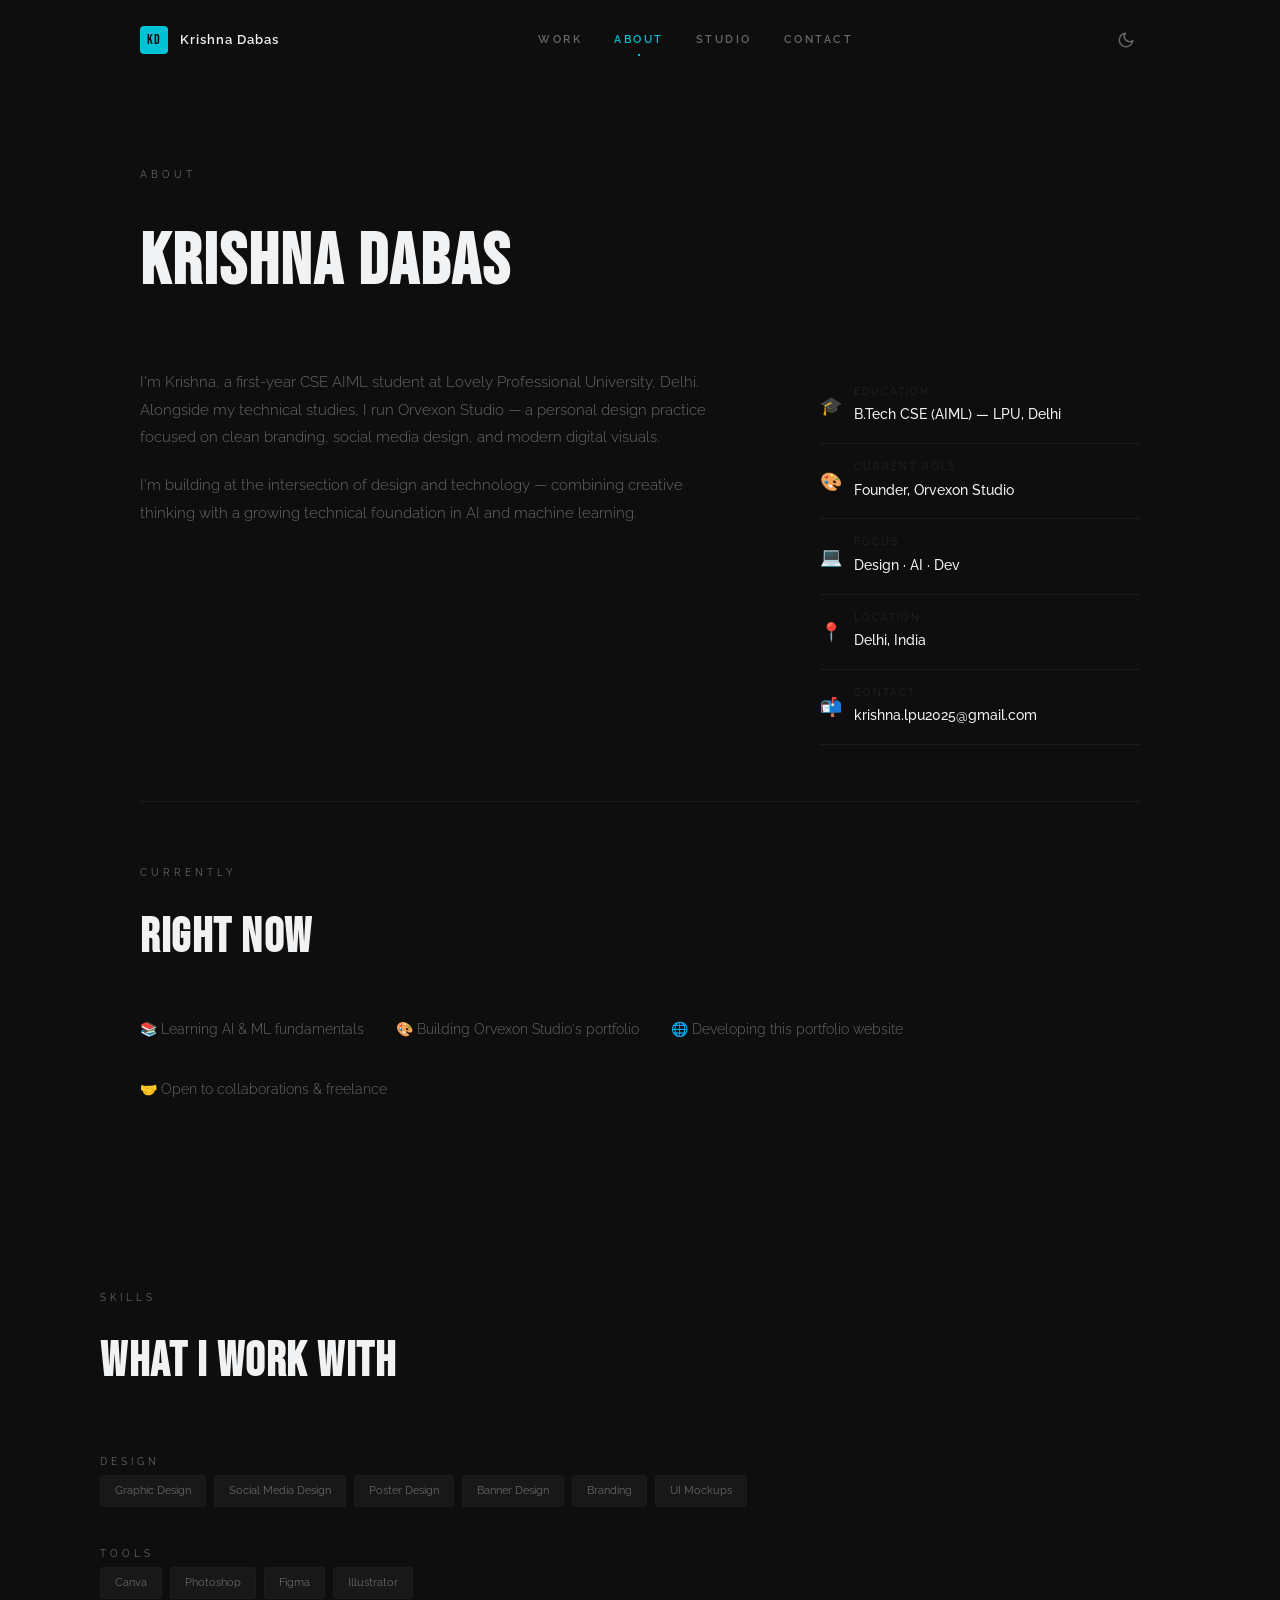
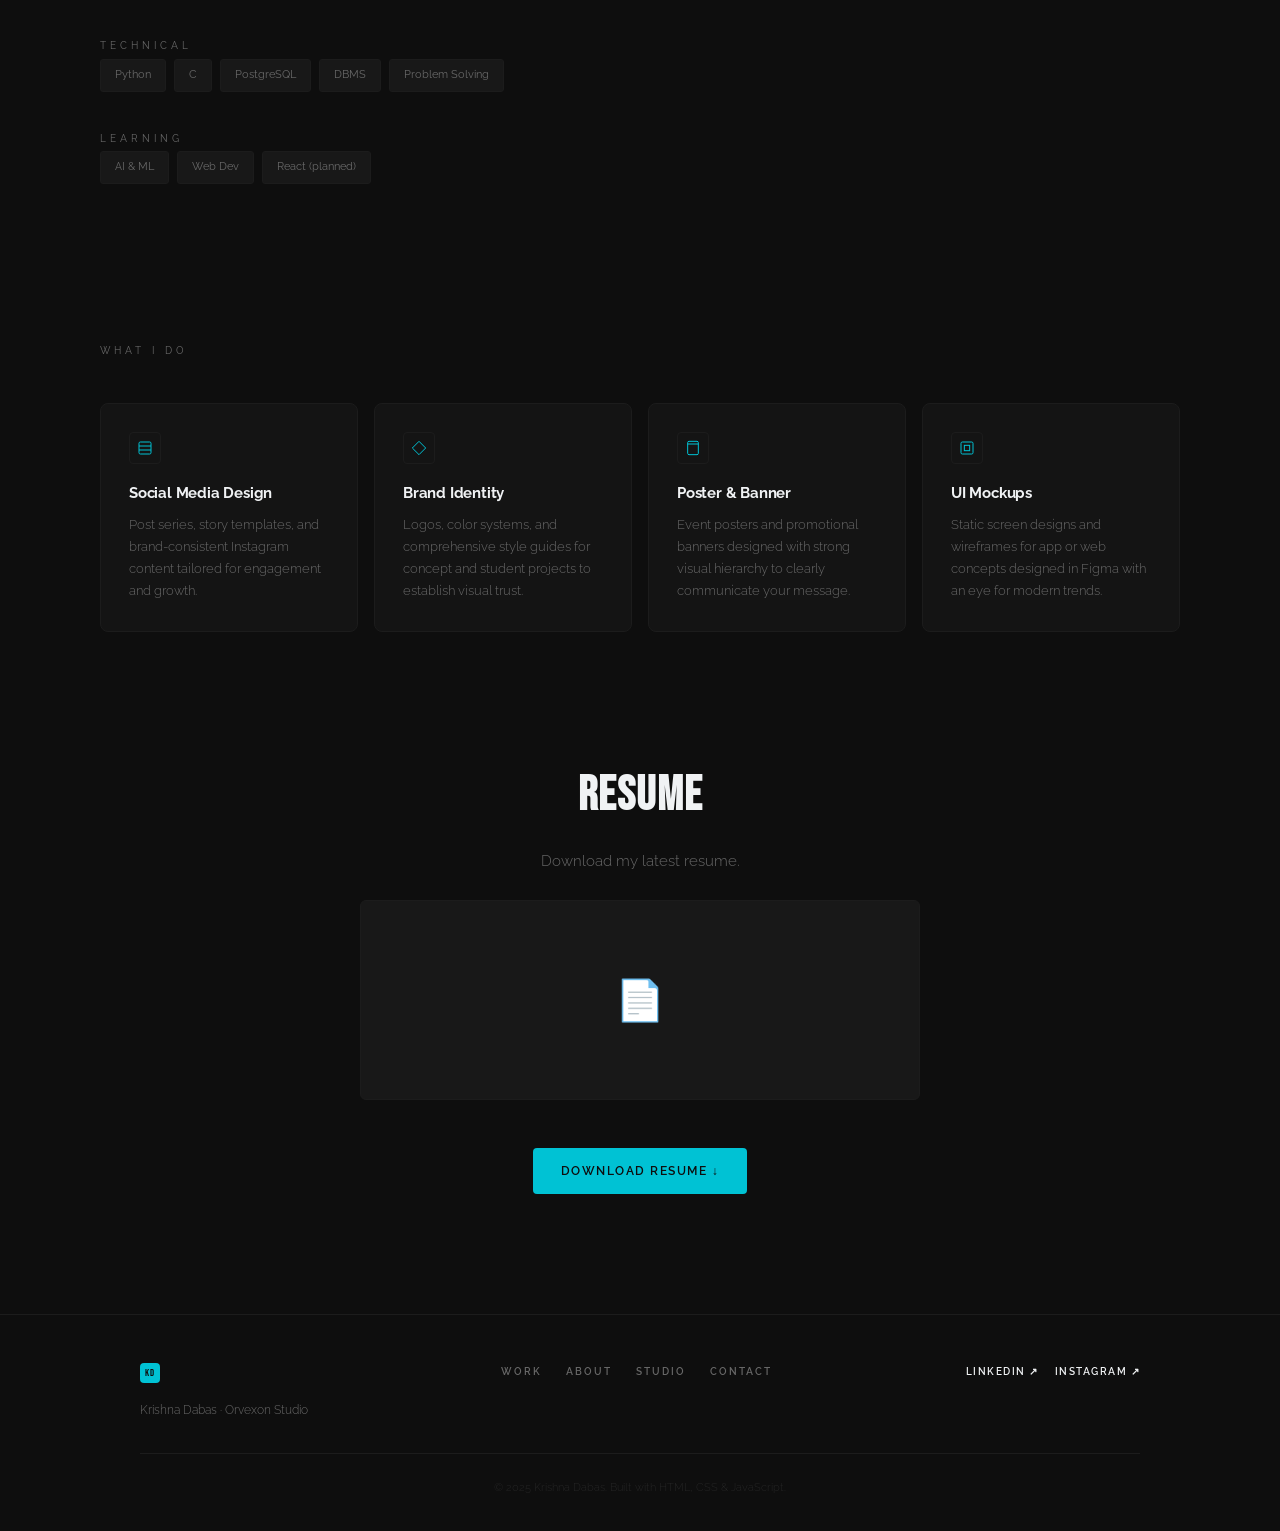
==== about.html @ d405940f "Initial commit: Portfolio Carbon & Ice" ====
<!DOCTYPE html>
<html lang="en">
<head>
  <meta charset="UTF-8">
  <meta name="viewport" content="width=device-width, initial-scale=1.0">
  <meta name="theme-color" content="#0E0E0E">
  <title>About — Krishna Dabas | Orvexon Studio</title>
  <meta property="og:title" content="About — Krishna Dabas | Orvexon Studio">
  <meta property="og:description" content="About Krishna Dabas. Design, AI, and Dev.">
  <meta property="og:image" content="assets/og-preview.jpg">
  <meta property="og:type" content="website">
  <link rel="icon" href="assets/favicon.png" type="image/png">
  
  <script>
    (function(){
      var t = localStorage.getItem('theme') || 'dark';
      document.documentElement.setAttribute('data-theme', t);
    })();
  </script>
  
  <link rel="preconnect" href="https://fonts.googleapis.com">
  <link rel="preconnect" href="https://fonts.gstatic.com" crossorigin>
  <link href="https://fonts.googleapis.com/css2?family=Bebas+Neue&family=Raleway:ital,wght@0,300;0,400;0,500;0,600;0,700;1,300&display=swap" rel="stylesheet">
  <link rel="stylesheet" href="style.css">
</head>
<body>

  <!-- NAVBAR -->
  <header class="navbar">
    <div class="nav-container">
      <div class="nav-left">
        <a href="index.html" style="display: flex; align-items: center; gap: 12px;">
          <div class="nav-logo-fallback">KD</div>
          <span class="nav-wordmark">Krishna Dabas</span>
        </a>
      </div>
      <nav class="nav-center">
        <a href="work.html" class="nav-link">Work</a>
        <a href="about.html" class="nav-link">About</a>
        <a href="studio.html" class="nav-link">Studio</a>
        <a href="contact.html" class="nav-link">Contact</a>
      </nav>
      <div class="nav-right">
        <button id="theme-toggle" class="theme-toggle" aria-label="Toggle theme"></button>
        <button class="mobile-menu-btn" aria-label="Open menu">
          <svg viewBox="0 0 24 24" width="20" height="20" stroke="currentColor" stroke-width="2" fill="none"><line x1="3" y1="12" x2="21" y2="12"></line><line x1="3" y1="6" x2="21" y2="6"></line><line x1="3" y1="18" x2="21" y2="18"></line></svg>
        </button>
      </div>
    </div>
  </header>

  <!-- MOBILE NAV OVERLAY -->
  <div class="mobile-nav-overlay">
    <button class="mobile-nav-close" aria-label="Close menu">✕</button>
    <a href="work.html" class="mobile-nav-link">Work</a>
    <a href="about.html" class="mobile-nav-link">About</a>
    <a href="studio.html" class="mobile-nav-link">Studio</a>
    <a href="contact.html" class="mobile-nav-link">Contact</a>
  </div>

  <main>
    <section class="container page-hero fade-in">
      <span class="eyebrow">About</span>
      <h1 class="page-h1 fade-in" style="margin-top: 8px;">KRISHNA DABAS</h1>
      
      <!-- BIO -->
      <div class="about-bio-grid">
        <div class="about-bio-text fade-in">
          <p>I'm Krishna, a first-year CSE AIML student at Lovely Professional University, Delhi. Alongside my technical studies, I run Orvexon Studio — a personal design practice focused on clean branding, social media design, and modern digital visuals.</p>
          <p style="margin-top: 20px;">I'm building at the intersection of design and technology — combining creative thinking with a growing technical foundation in AI and machine learning.</p>
        </div>
        <div class="about-facts fade-in">
          <div class="about-fact">
            <span style="font-size: 18px;">🎓</span>
            <div>
              <span class="about-fact-label">Education</span>
              <span class="about-fact-val">B.Tech CSE (AIML) — LPU, Delhi</span>
            </div>
          </div>
          <div class="about-fact">
            <span style="font-size: 18px;">🎨</span>
            <div>
              <span class="about-fact-label">Current Role</span>
              <span class="about-fact-val">Founder, Orvexon Studio</span>
            </div>
          </div>
          <div class="about-fact">
            <span style="font-size: 18px;">💻</span>
            <div>
              <span class="about-fact-label">Focus</span>
              <span class="about-fact-val">Design · AI · Dev</span>
            </div>
          </div>
          <div class="about-fact">
            <span style="font-size: 18px;">📍</span>
            <div>
              <span class="about-fact-label">Location</span>
              <span class="about-fact-val">Delhi, India</span>
            </div>
          </div>
          <div class="about-fact">
            <span style="font-size: 18px;">📬</span>
            <div>
              <span class="about-fact-label">Contact</span>
              <span class="about-fact-val">krishna.lpu2025@gmail.com</span>
            </div>
          </div>
        </div>
      </div>
      
      <!-- CURRENTLY BLOCK -->
      <div class="about-currently fade-in">
        <span class="eyebrow">Currently</span>
        <h2 class="section-h2 fade-in" style="margin-bottom: 32px; margin-top: 8px;">RIGHT NOW</h2>
        <ul class="about-currently-list">
          <li>📚  Learning AI & ML fundamentals</li>
          <li>🎨  Building Orvexon Studio's portfolio</li>
          <li>🌐  Developing this portfolio website</li>
          <li>🤝  Open to collaborations & freelance</li>
        </ul>
      </div>
    </section>

    <!-- FULL SKILLS -->
    <section class="section container">
      <div class="fade-in" style="margin-bottom: 40px;">
        <span class="eyebrow">Skills</span>
        <h2 class="section-h2 fade-in" style="margin-top: 8px;">WHAT I WORK WITH</h2>
      </div>
      <div class="fade-in">
        <div class="about-skills-group fade-in">
          <span class="about-skills-label">Design</span>
          <div class="skills-strip" style="margin-bottom: 32px; margin-top: 0;">
            <span class="chip skill-chip">Graphic Design</span>
            <span class="chip skill-chip">Social Media Design</span>
            <span class="chip skill-chip">Poster Design</span>
            <span class="chip skill-chip">Banner Design</span>
            <span class="chip skill-chip">Branding</span>
            <span class="chip skill-chip">UI Mockups</span>
          </div>
        </div>
        <div class="about-skills-group fade-in">
          <span class="about-skills-label">Tools</span>
          <div class="skills-strip" style="margin-bottom: 32px; margin-top: 0;">
            <span class="chip skill-chip">Canva</span>
            <span class="chip skill-chip">Photoshop</span>
            <span class="chip skill-chip">Figma</span>
            <span class="chip skill-chip">Illustrator</span>
          </div>
        </div>
        <div class="about-skills-group fade-in">
          <span class="about-skills-label">Technical</span>
          <div class="skills-strip" style="margin-bottom: 32px; margin-top: 0;">
            <span class="chip skill-chip">Python</span>
            <span class="chip skill-chip">C</span>
            <span class="chip skill-chip">PostgreSQL</span>
            <span class="chip skill-chip">DBMS</span>
            <span class="chip skill-chip">Problem Solving</span>
          </div>
        </div>
        <div class="about-skills-group fade-in">
          <span class="about-skills-label">Learning</span>
          <div class="skills-strip" style="margin-bottom: 32px; margin-top: 0;">
            <span class="chip skill-chip">AI & ML</span>
            <span class="chip skill-chip">Web Dev</span>
            <span class="chip skill-chip">React (planned)</span>
          </div>
        </div>
      </div>
    </section>

    <!-- WHAT I DO (full size) -->
    <section class="section container" style="padding-top: 0;">
      <div class="fade-in" style="margin-bottom: 40px;">
        <span class="eyebrow">What I Do</span>
      </div>
      <div class="grid-4 fade-in">
        <div class="service-card fade-in" style="padding: 28px;">
          <div class="service-card-icon">
            <svg viewBox="0 0 24 24"><rect x="3" y="3" width="18" height="18" rx="2" ry="2"></rect><line x1="3" y1="9" x2="21" y2="9"></line><line x1="3" y1="15" x2="21" y2="15"></line></svg>
          </div>
          <h3 class="service-card-title">Social Media Design</h3>
          <p class="service-card-desc">Post series, story templates, and brand-consistent Instagram content tailored for engagement and growth.</p>
        </div>
        <div class="service-card fade-in" style="padding: 28px;">
          <div class="service-card-icon">
            <svg viewBox="0 0 24 24"><polygon points="12 2 22 12 12 22 2 12 12 2"></polygon></svg>
          </div>
          <h3 class="service-card-title">Brand Identity</h3>
          <p class="service-card-desc">Logos, color systems, and comprehensive style guides for concept and student projects to establish visual trust.</p>
        </div>
        <div class="service-card fade-in" style="padding: 28px;">
          <div class="service-card-icon">
            <svg viewBox="0 0 24 24"><rect x="4" y="2" width="16" height="20" rx="2" ry="2"></rect><line x1="4" y1="6" x2="20" y2="6"></line></svg>
          </div>
          <h3 class="service-card-title">Poster & Banner</h3>
          <p class="service-card-desc">Event posters and promotional banners designed with strong visual hierarchy to clearly communicate your message.</p>
        </div>
        <div class="service-card fade-in" style="padding: 28px;">
          <div class="service-card-icon">
            <svg viewBox="0 0 24 24"><rect x="3" y="3" width="18" height="18" rx="2" ry="2"></rect><rect x="8" y="8" width="8" height="8"></rect></svg>
          </div>
          <h3 class="service-card-title">UI Mockups</h3>
          <p class="service-card-desc">Static screen designs and wireframes for app or web concepts designed in Figma with an eye for modern trends.</p>
        </div>
      </div>
    </section>

    <!-- RESUME -->
    <section class="section container resume-section fade-in" style="padding-top: 0;">
      <h2 class="section-h2 fade-in">RESUME</h2>
      <p style="margin-top: 8px; color: var(--text-mid); font-family: var(--font-body); font-weight: 300; font-size: 15px;">Download my latest resume.</p>
      <div class="resume-preview fade-in">
        <span style="font-size: 40px;">📄</span>
      </div>
      <a href="assets/resume/krishna-dabas-resume.docx" class="btn btn-primary" target="_blank" rel="noopener noreferrer" style="margin-top: 24px;">DOWNLOAD RESUME ↓</a>
    </section>
  </main>

  <!-- FOOTER -->
  <footer class="footer fade-in">
    <div class="container">
      <div class="footer-top">
        <div class="footer-left fade-in">
          <div class="nav-logo-fallback" style="width:20px;height:20px;font-size:10px;">KD</div>
          <span class="footer-left-text">Krishna Dabas · Orvexon Studio</span>
        </div>
        <div class="footer-center fade-in">
          <a href="work.html">Work</a>
          <a href="about.html">About</a>
          <a href="studio.html">Studio</a>
          <a href="contact.html">Contact</a>
        </div>
        <div class="footer-right fade-in">
          <a href="https://linkedin.com/in/krishna-dabas" target="_blank" rel="noopener noreferrer">LinkedIn ↗</a>
          <a href="https://instagram.com/orvexon_studio" target="_blank" rel="noopener noreferrer">Instagram ↗</a>
        </div>
      </div>
      <div class="footer-bottom">
        <p>© 2025 Krishna Dabas. Built with HTML, CSS & JavaScript.</p>
      </div>
    </div>
  </footer>

  <script src="script.js"></script>
</body>
</html>
---- style.css ----
@import url('https://fonts.googleapis.com/css2?family=Bebas+Neue&family=Raleway:ital,wght@0,300;0,400;0,500;0,600;0,700;1,300&display=swap');

::selection {
  background: #00C2D430;
  color: #F0F2F4;
}

::-webkit-scrollbar {
  width: 4px;
}
::-webkit-scrollbar-track {
  background: #0E0E0E;
}
::-webkit-scrollbar-thumb {
  background: #1C1C1C;
  border-radius: 2px;
  transition: background 200ms;
}
::-webkit-scrollbar-thumb:hover {
  background: #00C2D4;
}

:root {
  --font-heading: 'Bebas Neue', sans-serif;
  --font-body: 'Raleway', sans-serif;
}

html {
  scroll-behavior: smooth;
}

html[data-theme="dark"] {
  --bg: #0E0E0E;
  --surface: #141414;
  --surface-2: #181818;
  --surface-3: #1C1C1C;
  --accent: #00C2D4;
  --accent-dim: #00C2D418;
  --accent-border: #00C2D444;
  --accent-hover: #00D9ED;
  --accent-dark: #008F9E;
  --text: #F0F2F4;
  --text-muted: #3A3A3A;
  --text-mid: #686868;
  --text-hint: #242424;
  --border: #1C1C1C;
  --border-strong: #262626;
  --carbon: #0E0E0E;
}

html[data-theme="light"] {
  --bg: #F5F5F3;
  --surface: #FFFFFF;
  --surface-2: #EFEFED;
  --surface-3: #E8E8E6;
  --accent: #008F9E;
  --accent-dim: #008F9E12;
  --accent-border: #008F9E30;
  --accent-hover: #00A8BA;
  --accent-dark: #006B78;
  --text: #0E0E0E;
  --text-muted: #AAAAAA;
  --text-mid: #777777;
  --text-hint: #CCCCCC;
  --border: #E4E4E2;
  --border-strong: #D4D4D2;
  --carbon: #0E0E0E;
}

* {
  margin: 0;
  padding: 0;
  box-sizing: border-box;
}

body {
  background-color: var(--bg);
  color: var(--text);
  font-family: var(--font-body);
  font-weight: 300;
  font-size: 15px;
  line-height: 1.85;
  -webkit-font-smoothing: antialiased;
  opacity: 0;
  transition: opacity 300ms ease;
}

body.page-loaded {
  opacity: 1;
}

a { text-decoration: none; color: inherit; }

.container {
  max-width: 1080px;
  margin: 0 auto;
  padding: 0 40px;
}

.section {
  padding: 120px 0;
}

@media (max-width: 768px) {
  .section {
    padding: 70px 0;
  }
}

.eyebrow,
.section-label,
.about-skills-label,
.modal-section-label,
.contact-link-label,
.form-label {
  font-size: 10px;
  font-family: 'Raleway', sans-serif;
  font-weight: 400;
  text-transform: uppercase;
  letter-spacing: 4px;
  color: var(--text-mid);
}

.hero-h1 {
  font-family: var(--font-heading);
  font-size: 96px;
  letter-spacing: 3px;
  line-height: 0.92;
  color: var(--text);
}

.page-h1 {
  font-family: var(--font-heading);
  font-size: 72px;
  letter-spacing: 2px;
  color: var(--text);
}

.section-h2 {
  font-family: var(--font-heading);
  font-size: 48px;
  letter-spacing: 1.5px;
  color: var(--text);
}

/* BUTTONS */
.btn {
  display: inline-flex;
  align-items: center;
  justify-content: center;
  cursor: pointer;
  border: none;
  text-align: center;
}

.btn-primary {
  background: var(--accent);
  color: var(--carbon);
  font-family: var(--font-body);
  font-weight: 600;
  font-size: 12px;
  letter-spacing: 1.5px;
  text-transform: uppercase;
  padding: 12px 28px;
  border-radius: 4px;
  transition: background 200ms;
}

.btn-primary:hover {
  background: var(--accent-hover);
}

.btn-ghost {
  background: transparent;
  border: 0.5px solid var(--border-strong);
  color: var(--text-mid);
  font-family: var(--font-body);
  font-weight: 600;
  font-size: 12px;
  letter-spacing: 1.5px;
  text-transform: uppercase;
  padding: 12px 28px;
  border-radius: 4px;
  transition: border-color 200ms, color 200ms;
}

.btn-ghost:hover {
  border-color: var(--accent);
  color: var(--accent);
}

.btn-text {
  border: none;
  background: transparent;
  color: var(--accent);
  font-family: var(--font-body);
  font-weight: 600;
  font-size: 11px;
  letter-spacing: 2px;
  text-transform: uppercase;
  display: inline-block;
  cursor: pointer;
}

.btn-text:hover {
  color: var(--accent-hover);
  text-decoration: underline;
}

.btn:active,
.btn-ghost:active {
  transform: scale(0.97);
  transition: transform 80ms ease;
}

/* CHIPS */
.chip, .skill-chip {
  background: var(--surface-2);
  border: 0.5px solid var(--border);
  color: var(--text-mid);
  font-family: var(--font-body);
  font-weight: 400;
  font-size: 11px;
  padding: 5px 14px;
  border-radius: 3px;
  transition: all 180ms ease;
  display: inline-block;
  cursor: pointer;
}

.chip:hover, .skill-chip:hover {
  color: var(--accent);
  border-color: #00C2D444;
  transform: scale(1.04) translateY(-1px);
}

/* NAVBAR */
.navbar {
  position: fixed;
  top: 0;
  left: 0;
  width: 100%;
  z-index: 100;
  background: transparent;
  transition: background 300ms ease, border-bottom 300ms ease, backdrop-filter 300ms ease;
}

.nav-scrolled {
  background: var(--surface);
  border-bottom: 0.5px solid var(--border);
  border-top: 1px solid var(--accent);
  transition: background 300ms ease,
              border 300ms ease;
}

.nav-container {
  display: flex;
  justify-content: space-between;
  align-items: center;
  height: 80px;
  max-width: 1080px;
  margin: 0 auto;
  padding: 0 40px;
}

.nav-logo-fallback {
  width: 28px;
  height: 28px;
  background: var(--accent);
  border-radius: 4px;
  color: var(--carbon);
  font-family: var(--font-heading);
  font-size: 14px;
  letter-spacing: 1px;
  display: flex;
  align-items: center;
  justify-content: center;
  cursor: pointer;
}

.nav-wordmark {
  font-family: var(--font-body);
  font-weight: 600;
  font-size: 13px;
  color: var(--text);
  letter-spacing: 1px;
}

.nav-center {
  display: flex;
  gap: 32px;
}

.nav-link {
  font-family: var(--font-body);
  font-weight: 600;
  font-size: 11px;
  text-transform: uppercase;
  letter-spacing: 2.5px;
  color: var(--text-mid);
  position: relative;
  transition: color 200ms;
}

.nav-link:hover {
  color: var(--accent);
}

.nav-link.nav-active {
  color: var(--accent);
}

.nav-link.nav-active::after {
  content: "";
  position: absolute;
  bottom: -6px;
  left: 50%;
  transform: translateX(-50%);
  width: 2px;
  height: 2px;
  background: var(--accent);
}

.nav-right {
  display: flex;
  align-items: center;
}

.theme-toggle {
  background: none;
  border: none;
  cursor: pointer;
  width: 28px;
  height: 28px;
  color: var(--text-mid);
  display: flex;
  align-items: center;
  justify-content: center;
}

.theme-toggle svg {
  width: 18px;
  height: 18px;
  fill: currentColor;
}

.mobile-menu-btn, .hamburger {
  display: none;
  background: none;
  border: none;
  cursor: pointer;
  color: var(--text);
  margin-left: 16px;
}

.mobile-nav-overlay {
  display: none;
  position: fixed;
  inset: 0;
  background: var(--carbon);
  z-index: 150;
  flex-direction: column;
  justify-content: center;
  align-items: center;
  gap: 32px;
}

.mobile-nav-close {
  position: absolute;
  top: 24px;
  right: 40px;
  background: none;
  border: none;
  color: var(--text);
  font-size: 32px;
  cursor: pointer;
}

.mobile-nav-link {
  font-family: var(--font-heading);
  font-size: 48px;
  color: var(--text);
  letter-spacing: 3px;
  transition: color 200ms;
  text-transform: uppercase;
}

.mobile-nav-link:hover {
  color: var(--accent);
}

body.menu-open {
  overflow: hidden;
}

body.menu-open .mobile-nav-overlay {
  display: flex;
}

@media (max-width: 768px) {
  .nav-center { display: none; }
  .mobile-menu-btn { display: block; }
}

/* FOOTER */
.footer {
  border-top: 0.5px solid var(--border);
  padding: 48px 0 32px;
}

.footer-top {
  display: flex;
  justify-content: space-between;
  flex-wrap: wrap;
  gap: 32px;
}

.footer-left {
  display: flex;
  flex-direction: column;
  gap: 8px;
}

.footer-left-text {
  font-family: var(--font-body);
  font-weight: 300;
  font-size: 12px;
  color: var(--text-mid);
  margin-top: 8px;
}

.footer-center {
  display: flex;
  gap: 24px;
}

.footer-center a {
  font-family: var(--font-body);
  font-weight: 600;
  font-size: 10px;
  text-transform: uppercase;
  letter-spacing: 2px;
  color: var(--text-mid);
  transition: color 200ms;
}

.footer-center a:hover { color: var(--accent); }

.footer-right {
  display: flex;
  gap: 16px;
}

.footer-right a {
  font-family: var(--font-body);
  font-weight: 600;
  font-size: 10px;
  text-transform: uppercase;
  letter-spacing: 1.5px;
  color: var(--text);
  transition: color 200ms;
}

.footer-right a:hover { color: var(--accent); }

.footer-bottom {
  border-top: 0.5px solid var(--border);
  margin-top: 32px;
  padding-top: 24px;
  text-align: center;
}

.footer-bottom p {
  font-family: var(--font-body);
  font-weight: 300;
  font-size: 11px;
  color: var(--text-hint);
}

/* PROJECT CARDS */
.project-card {
  background: var(--surface);
  border: 0.5px solid var(--border);
  border-radius: 8px;
  overflow: hidden;
  cursor: pointer;
  transition: transform 250ms ease,
              border-color 250ms ease,
              box-shadow 250ms ease;
}

.project-card:hover {
  transform: translateY(-4px);
  border-color: #00C2D444;
  box-shadow:
    0 0 0 1px #00C2D410,
    0 12px 40px rgba(0,194,212,0.07);
}

.project-card-img {
  height: 220px;
  background: var(--surface-2);
  display: flex;
  align-items: center;
  justify-content: center;
}

.project-card-img span {
  font-family: var(--font-body);
  font-weight: 400;
  font-size: 10px;
  color: var(--text-hint);
  letter-spacing: 2px;
  text-transform: uppercase;
}

.project-card-img img {
  width: 100%;
  height: 100%;
  object-fit: cover;
}

.project-card-info {
  padding: 20px 22px;
  display: flex;
  flex-direction: column;
}

.project-card-category {
  font-family: var(--font-body);
  font-weight: 500;
  font-size: 10px;
  color: var(--accent);
  letter-spacing: 2px;
  text-transform: uppercase;
  margin-bottom: 8px;
  display: block;
}

.project-card-title {
  font-family: var(--font-body);
  font-weight: 700;
  font-size: 17px;
  color: var(--text);
  letter-spacing: -0.3px;
  margin-bottom: 6px;
}

.project-card-desc {
  font-family: var(--font-body);
  font-weight: 300;
  font-size: 13px;
  color: var(--text-mid);
  line-height: 1.7;
  flex-grow: 1;
}

.project-card-link {
  font-family: var(--font-body);
  font-weight: 600;
  font-size: 10px;
  color: var(--accent);
  letter-spacing: 2px;
  text-transform: uppercase;
  margin-top: 16px;
  display: block;
}

/* PROJECT MODAL */
.modal-overlay {
  position: fixed;
  inset: 0;
  background: rgba(14, 14, 14, 0.92);
  z-index: 200;
  display: flex;
  align-items: center;
  justify-content: center;
  opacity: 0;
  pointer-events: none;
  transition: opacity 200ms ease;
}

.modal-overlay.modal-active {
  opacity: 1;
  pointer-events: auto;
}

.modal-box {
  background: var(--surface);
  border: 0.5px solid var(--border-strong);
  border-radius: 10px;
  max-width: 760px;
  width: 92%;
  max-height: 88vh;
  overflow-y: auto;
  padding: 44px;
  position: relative;
  transform: translateY(20px);
  transition: transform 300ms ease;
}

.modal-overlay.modal-active .modal-box {
  transform: translateY(0);
}

.modal-close {
  position: absolute;
  top: 20px;
  right: 24px;
  font-family: var(--font-body);
  font-weight: 400;
  font-size: 22px;
  color: var(--text-mid);
  background: none;
  border: none;
  cursor: pointer;
}

.modal-close:hover {
  color: var(--accent);
}

.modal-img {
  width: 100%;
  height: 300px;
  background: var(--surface-2);
  border-radius: 6px;
  margin-bottom: 32px;
  display: flex;
  align-items: center;
  justify-content: center;
  overflow: hidden;
}

.modal-img img {
  width: 100%;
  height: 100%;
  object-fit: cover;
}

.modal-img span {
  font-family: var(--font-body);
  font-weight: 400;
  font-size: 10px;
  color: var(--text-hint);
}

.modal-badge {
  font-family: var(--font-body);
  font-weight: 500;
  font-size: 10px;
  color: var(--accent);
  text-transform: uppercase;
  letter-spacing: 2px;
  display: block;
  margin-bottom: 8px;
}

.modal-title {
  font-family: var(--font-heading);
  font-size: 40px;
  color: var(--text);
  letter-spacing: 2px;
  margin-bottom: 24px;
}

.modal-divider {
  border-top: 0.5px solid var(--border);
  margin: 24px 0;
}

.modal-section {
  margin-bottom: 24px;
}

.modal-section-content {
  font-family: var(--font-body);
  font-weight: 300;
  font-size: 14px;
  color: var(--text-mid);
  line-height: 1.8;
}

.modal-tools {
  display: flex;
  gap: 8px;
  flex-wrap: wrap;
}

.modal-bottom-label {
  display: block;
  font-family: var(--font-body);
  font-weight: 400;
  font-size: 10px;
  color: var(--text-hint);
  margin-top: 32px;
  letter-spacing: 1px;
}

body.modal-open {
  overflow: hidden;
}

/* ANIMATIONS */
@keyframes heroIn {
  from {
    opacity: 0;
    transform: translateY(24px);
  }
  to {
    opacity: 1;
    transform: translateY(0);
  }
}

.hero-badge, .hero-eyebrow-badge {
  animation: heroIn 600ms cubic-bezier(0.16, 1, 0.3, 1) both;
}
.hero h1, .index-hero h1, .page-hero h1 {
  animation: heroIn 600ms 100ms cubic-bezier(0.16, 1, 0.3, 1) both;
}
.hero .hero-body, .index-hero .hero-body, .page-hero p {
  animation: heroIn 600ms 180ms cubic-bezier(0.16, 1, 0.3, 1) both;
}
.hero .hero-btns, .index-hero .hero-buttons, .page-hero .filter-bar {
  animation: heroIn 600ms 260ms cubic-bezier(0.16, 1, 0.3, 1) both;
}

.cursor-blink {
  color: var(--accent);
  font-size: 12px;
  animation: blink 1s step-end infinite;
  margin-left: 2px;
}
@keyframes blink {
  0%, 100% { opacity: 1; }
  50%       { opacity: 0; }
}

.fade-in {
  opacity: 0;
  transform: translateY(18px);
  transition: opacity 420ms ease,
              transform 420ms ease;
}

.fade-in.visible {
  opacity: 1;
  transform: translateY(0);
}

/* BACK TO TOP */
#back-to-top {
  position: fixed;
  bottom: 32px;
  right: 32px;
  width: 40px;
  height: 40px;
  background: var(--surface-2);
  border: 0.5px solid var(--border-strong);
  border-radius: 4px;
  color: var(--text-mid);
  font-size: 16px;
  display: flex;
  align-items: center;
  justify-content: center;
  opacity: 0;
  pointer-events: none;
  transition: opacity 250ms ease,
              border-color 250ms ease,
              color 250ms ease;
  z-index: 90;
  cursor: pointer;
  font-family: 'Raleway', sans-serif;
}
#back-to-top.show {
  opacity: 1;
  pointer-events: all;
}
#back-to-top:hover {
  border-color: var(--accent-border);
  color: var(--accent);
}

/* GRIDS */
.grid-2 {
  display: grid;
  grid-template-columns: repeat(2, 1fr);
  gap: 20px;
}
.grid-4 {
  display: grid;
  grid-template-columns: repeat(4, 1fr);
  gap: 16px;
}

@media (max-width: 768px) {
  .grid-2, .grid-4 {
    grid-template-columns: 1fr;
  }
}

/* INDEX PAGE */
.index-hero {
  min-height: 100vh;
  display: grid;
  grid-template-columns: 1fr 1fr;
  align-items: center;
  padding-top: 100px;
}

.hero-eyebrow-badge {
  font-family: var(--font-body);
  font-weight: 400;
  font-size: 10px;
  letter-spacing: 3px;
  text-transform: uppercase;
  color: var(--accent);
  background: var(--accent-dim);
  border: 0.5px solid var(--accent-border);
  border-radius: 3px;
  padding: 5px 14px;
  display: inline-flex;
  align-items: center;
  gap: 8px;
  margin-bottom: 28px;
}

.hero-body {
  font-family: var(--font-body);
  font-weight: 300;
  font-size: 15px;
  color: var(--text-mid);
  line-height: 1.85;
  max-width: 400px;
  margin-bottom: 36px;
}

.hero-buttons {
  display: flex;
  gap: 12px;
  flex-wrap: wrap;
}

.hero-visual {
  display: flex;
  justify-content: center;
}

.hero-visual svg {
  width: 320px;
  height: 320px;
}

.studio-callout {
  background: var(--surface-2);
  padding: 80px 0;
}

.studio-callout-inner {
  border-left: 2px solid var(--accent);
  padding-left: 36px;
  display: flex;
  justify-content: space-between;
  align-items: center;
  gap: 48px;
}

.studio-callout-actions {
  flex-shrink: 0;
  display: flex;
  gap: 12px;
}

.service-card {
  background: var(--surface);
  border: 0.5px solid var(--border);
  border-radius: 8px;
  padding: 24px;
}

.service-card-icon {
  width: 32px;
  height: 32px;
  border: 0.5px solid var(--border);
  border-radius: 4px;
  display: flex;
  align-items: center;
  justify-content: center;
}

.service-card-icon svg {
  width: 16px;
  height: 16px;
  stroke: var(--accent);
  stroke-width: 1.5;
  fill: none;
}

.service-card-title {
  font-family: var(--font-body);
  font-weight: 700;
  font-size: 15px;
  color: var(--text);
  letter-spacing: -0.2px;
  margin-top: 16px;
}

.service-card-desc {
  font-family: var(--font-body);
  font-weight: 300;
  font-size: 13px;
  color: var(--text-mid);
  line-height: 1.7;
  margin-top: 6px;
}

.skills-strip {
  display: flex;
  flex-wrap: wrap;
  gap: 8px;
  margin-top: 20px;
}

.contact-teaser {
  text-align: center;
  padding: 120px 0;
}

/* WORK PAGE */
.page-hero {
  padding-top: 160px;
  padding-bottom: 60px;
}

.filter-bar {
  display: flex;
  gap: 8px;
  flex-wrap: wrap;
  margin: 48px 0;
}

.filter-btn {
  font-family: var(--font-body);
  font-weight: 600;
  font-size: 10px;
  text-transform: uppercase;
  letter-spacing: 2px;
  padding: 7px 18px;
  border-radius: 3px;
  border: 0.5px solid var(--border);
  color: var(--text-mid);
  background: transparent;
  cursor: pointer;
  transition: all 200ms;
}

.filter-btn:hover {
  border-color: var(--accent);
  color: var(--accent);
}

.filter-btn.filter-active {
  background: var(--accent);
  color: var(--carbon);
  border-color: var(--accent);
}

.hidden {
  display: none !important;
}

/* ABOUT PAGE */
.about-bio-grid {
  display: flex;
  gap: 80px;
  align-items: flex-start;
  margin-top: 40px;
}

.about-bio-text {
  flex: 1;
  font-family: var(--font-body);
  font-weight: 300;
  font-size: 15px;
  color: var(--text-mid);
  line-height: 1.85;
}

.about-bio-text p {
  margin-bottom: 20px;
}

.about-facts {
  flex: 1;
  max-width: 320px;
}

.about-fact {
  display: flex;
  align-items: center;
  gap: 12px;
  padding: 14px 0;
  border-bottom: 0.5px solid var(--border);
}

.about-fact-label {
  font-family: var(--font-body);
  font-weight: 400;
  font-size: 10px;
  color: var(--text-hint);
  text-transform: uppercase;
  letter-spacing: 2px;
  display: block;
}

.about-fact-val {
  font-family: var(--font-body);
  font-weight: 500;
  font-size: 14px;
  color: var(--text);
}

.about-currently {
  border-top: 0.5px solid var(--border);
  padding-top: 56px;
  margin-top: 56px;
}

.about-currently-list {
  display: flex;
  gap: 32px;
  flex-wrap: wrap;
  list-style: none;
  font-family: var(--font-body);
  font-weight: 300;
  font-size: 14px;
  color: var(--text-mid);
  line-height: 2;
}

.about-skills-group {
  margin-bottom: 32px;
}

.resume-section {
  text-align: center;
}

.resume-preview {
  width: 100%;
  max-width: 560px;
  height: 200px;
  background: var(--surface-2);
  border-radius: 6px;
  border: 0.5px solid var(--border);
  margin: 24px auto;
  display: flex;
  align-items: center;
  justify-content: center;
}

.resume-preview span {
  font-family: var(--font-body);
  font-weight: 400;
  font-size: 10px;
  color: var(--text-hint);
}

/* STUDIO PAGE */
.studio-story {
  max-width: 680px;
  margin: 0 auto;
}

.ig-grid {
  display: grid;
  grid-template-columns: repeat(3, 1fr);
  gap: 8px;
  margin-top: 32px;
}

.ig-tile {
  aspect-ratio: 1/1;
  background: var(--surface-2);
  border-radius: 4px;
  border: 0.5px solid var(--border);
  display: flex;
  align-items: center;
  justify-content: center;
  overflow: hidden;
}

.ig-tile img {
  width: 100%;
  height: 100%;
  object-fit: cover;
}

.ig-tile span {
  font-family: var(--font-body);
  font-weight: 400;
  font-size: 10px;
  color: var(--text-hint);
  text-transform: uppercase;
  letter-spacing: 2px;
}

/* CONTACT PAGE */
.contact-grid {
  display: grid;
  grid-template-columns: 1fr 1fr;
  gap: 80px;
  margin-top: 48px;
}

.contact-link-block {
  margin-bottom: 32px;
}

.contact-link-val {
  font-family: var(--font-body);
  font-weight: 500;
  font-size: 15px;
  color: var(--text);
  transition: color 200ms;
}

.contact-link-val:hover {
  color: var(--accent);
}

.form-group {
  margin-bottom: 20px;
}

.form-input {
  width: 100%;
  background: var(--surface-2);
  border: 0.5px solid var(--border);
  border-radius: 4px;
  padding: 12px 16px;
  color: var(--text);
  font-family: var(--font-body);
  font-weight: 400;
  font-size: 14px;
  transition: border-color 200ms;
}

.form-input:focus {
  border-color: var(--accent);
  outline: none;
}

.form-note {
  font-family: var(--font-body);
  font-weight: 300;
  font-size: 11px;
  color: var(--text-hint);
  margin-top: 12px;
  text-align: center;
}

@media (max-width: 768px) {
  .index-hero {
    grid-template-columns: 1fr;
    gap: 40px;
  }
  .studio-callout-inner {
    flex-direction: column;
    align-items: flex-start;
    gap: 24px;
    border-left: none;
    border-top: 2px solid var(--accent);
    padding-left: 0;
    padding-top: 24px;
  }
  .about-bio-grid {
    flex-direction: column;
    gap: 40px;
  }
  .about-facts {
    max-width: 100%;
    width: 100%;
  }
  .ig-grid {
    grid-template-columns: repeat(2, 1fr);
  }
  .contact-grid {
    grid-template-columns: 1fr;
    gap: 40px;
  }
}
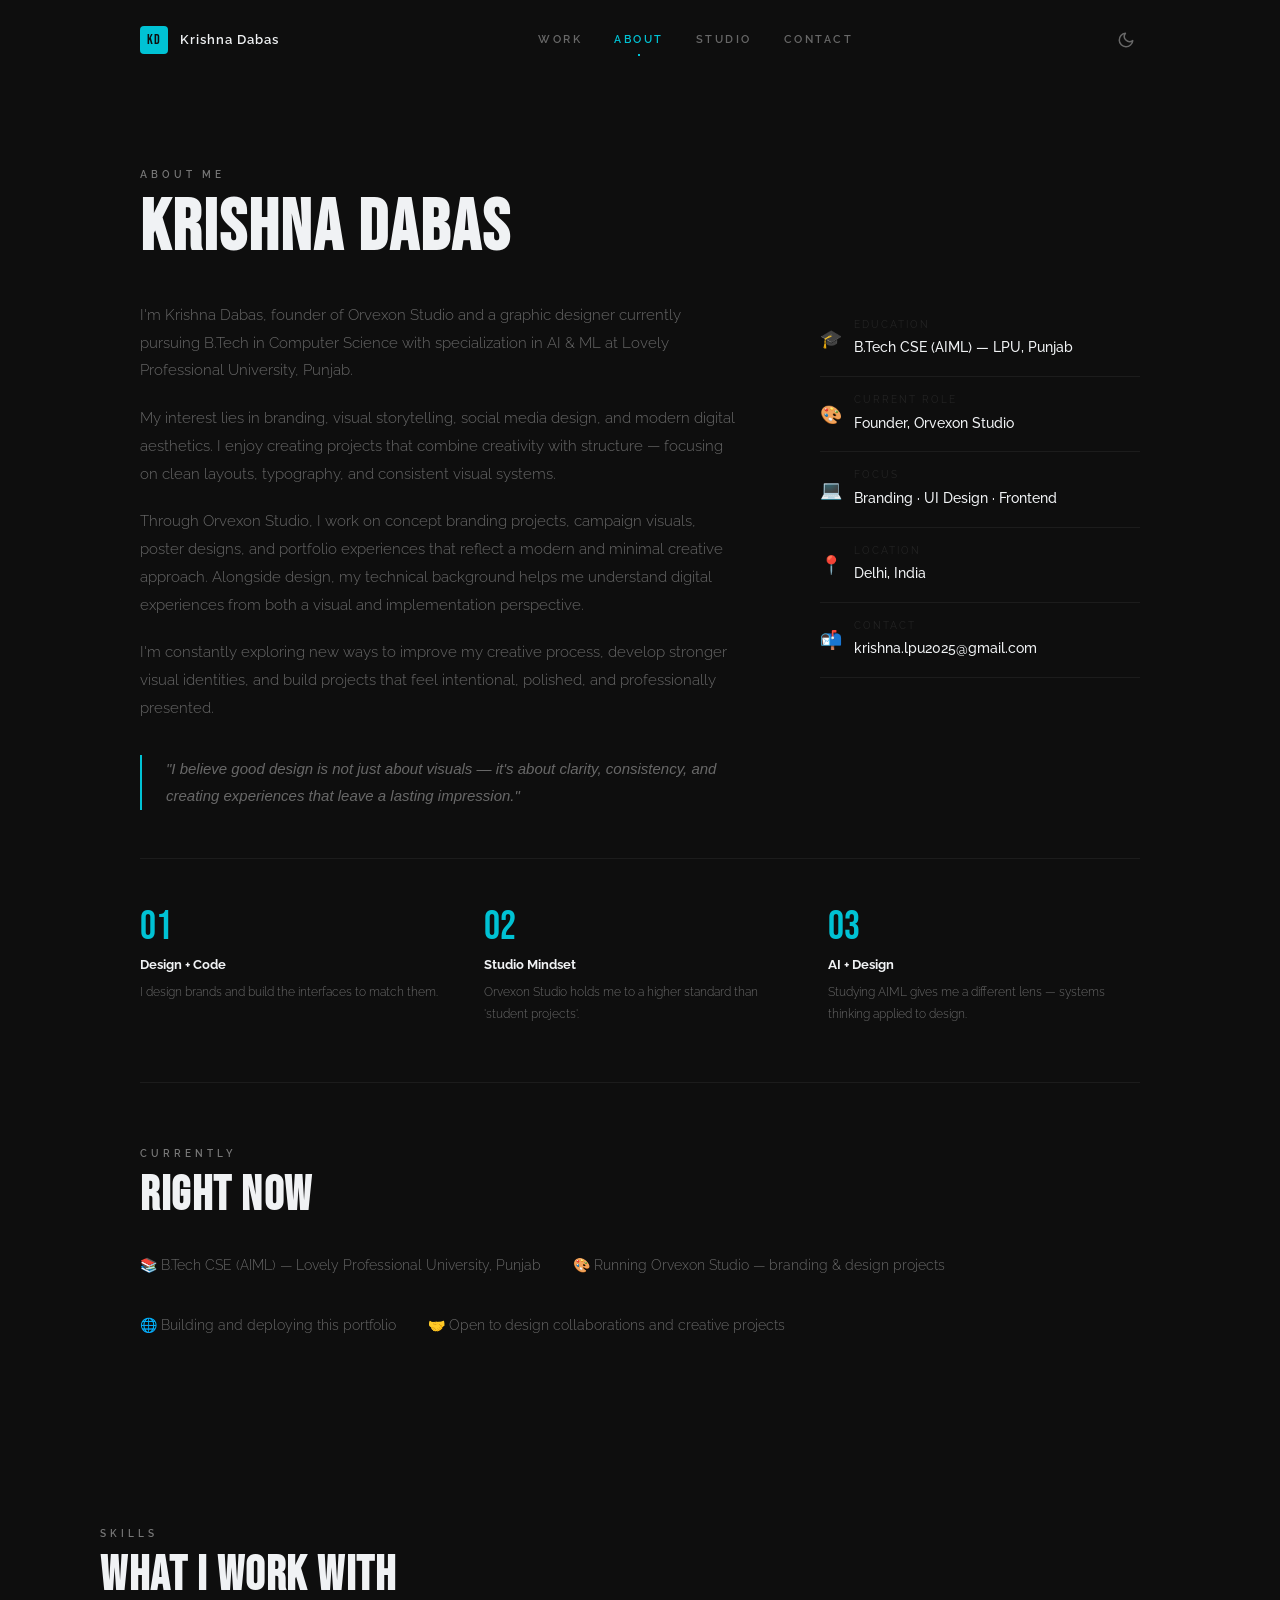
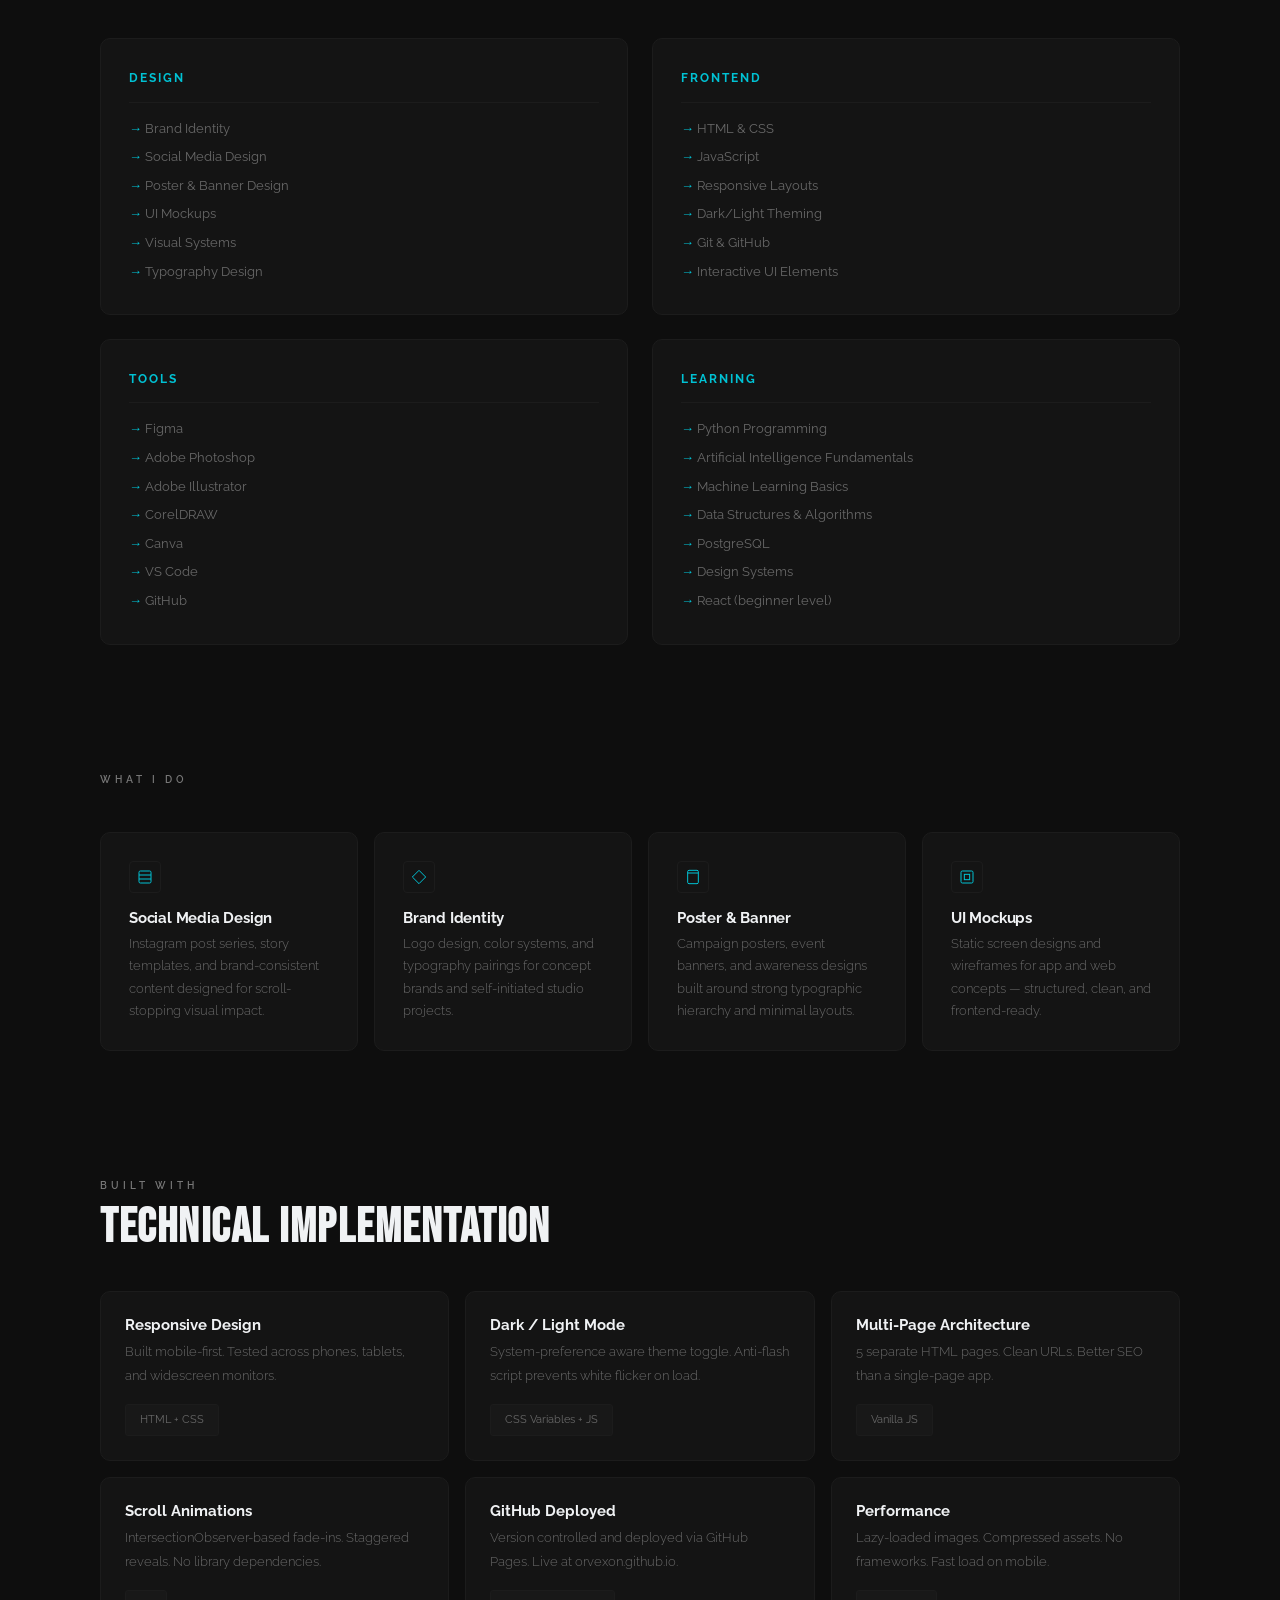
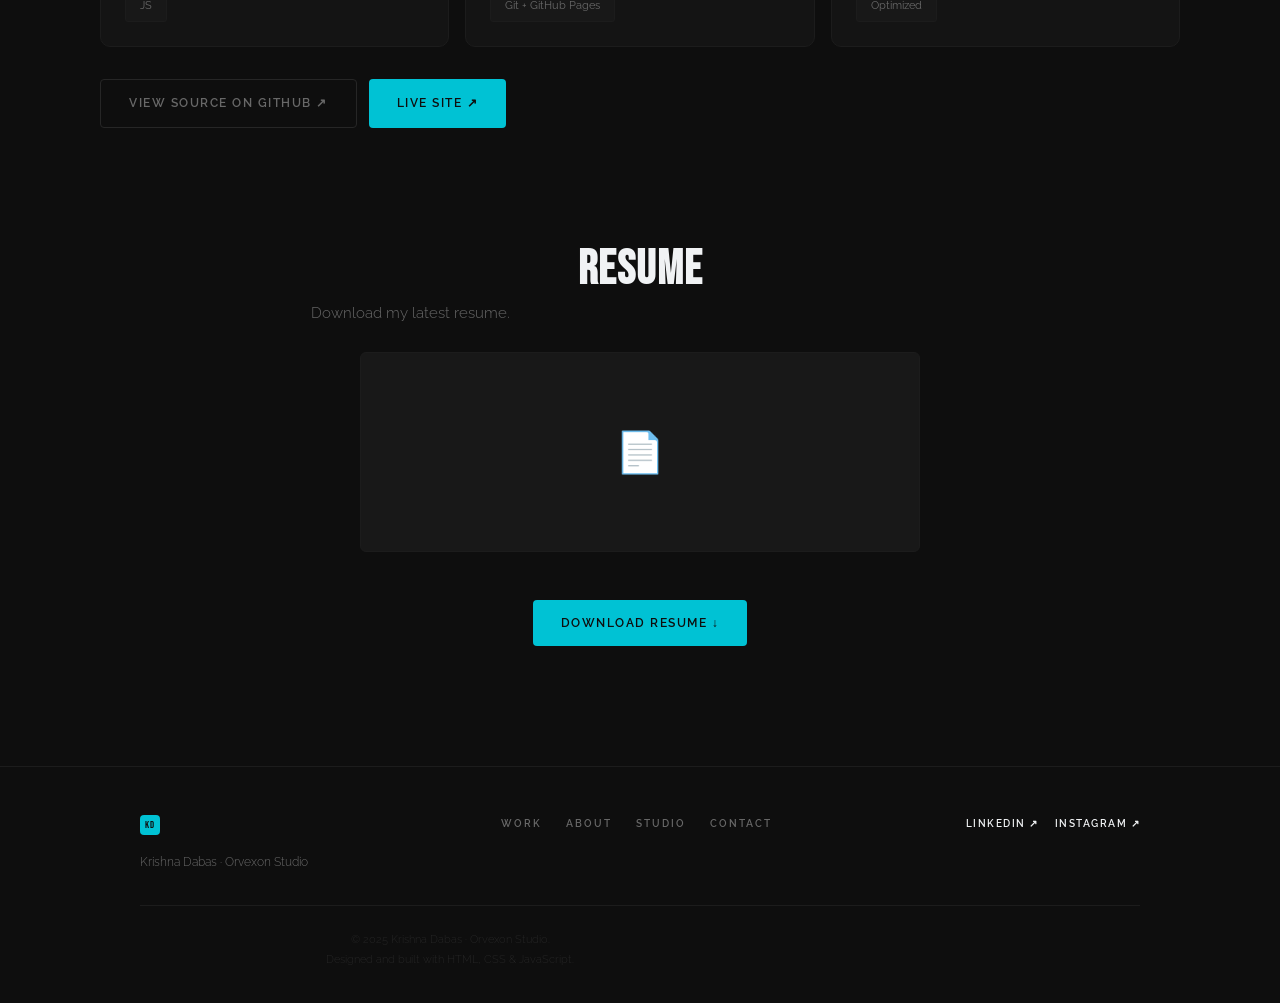
==== commit cdd8b80e: "Update portfolio: new branding copy, skills section update, removed custom cursor, mailto contact fo" ====
--- a/about.html
+++ b/about.html
@@ -4,9 +4,9 @@
   <meta charset="UTF-8">
   <meta name="viewport" content="width=device-width, initial-scale=1.0">
   <meta name="theme-color" content="#0E0E0E">
-  <title>About — Krishna Dabas | Orvexon Studio</title>
-  <meta property="og:title" content="About — Krishna Dabas | Orvexon Studio">
-  <meta property="og:description" content="About Krishna Dabas. Design, AI, and Dev.">
+  <title>About — Krishna Dabas</title>
+  <meta property="og:title" content="About — Krishna Dabas">
+  <meta property="og:description" content="About Krishna Dabas — Founder of Orvexon Studio. Graphic designer pursuing B.Tech CSE AIML at LPU, Punjab.">
   <meta property="og:image" content="assets/og-preview.jpg">
   <meta property="og:type" content="website">
   <link rel="icon" href="assets/favicon.png" type="image/png">
@@ -60,21 +60,26 @@
 
   <main>
     <section class="container page-hero fade-in">
-      <span class="eyebrow">About</span>
+      <span class="eyebrow">About Me</span>
       <h1 class="page-h1 fade-in" style="margin-top: 8px;">KRISHNA DABAS</h1>
       
       <!-- BIO -->
       <div class="about-bio-grid">
         <div class="about-bio-text fade-in">
-          <p>I'm Krishna, a first-year CSE AIML student at Lovely Professional University, Delhi. Alongside my technical studies, I run Orvexon Studio — a personal design practice focused on clean branding, social media design, and modern digital visuals.</p>
-          <p style="margin-top: 20px;">I'm building at the intersection of design and technology — combining creative thinking with a growing technical foundation in AI and machine learning.</p>
+          <p>I'm Krishna Dabas, founder of Orvexon Studio and a graphic designer currently pursuing B.Tech in Computer Science with specialization in AI & ML at Lovely Professional University, Punjab.</p>
+          <p style="margin-top: 20px;">My interest lies in branding, visual storytelling, social media design, and modern digital aesthetics. I enjoy creating projects that combine creativity with structure — focusing on clean layouts, typography, and consistent visual systems.</p>
+          <p style="margin-top: 20px;">Through Orvexon Studio, I work on concept branding projects, campaign visuals, poster designs, and portfolio experiences that reflect a modern and minimal creative approach. Alongside design, my technical background helps me understand digital experiences from both a visual and implementation perspective.</p>
+          <p style="margin-top: 20px;">I'm constantly exploring new ways to improve my creative process, develop stronger visual identities, and build projects that feel intentional, polished, and professionally presented.</p>
+          <blockquote style="margin-top: 32px; border-left: 2px solid var(--accent); padding-left: 24px; font-family: 'Raleway', sans-serif; font-weight: 400; font-style: italic; font-size: 15px; color: var(--text-mid);">
+            "I believe good design is not just about visuals — it's about clarity, consistency, and creating experiences that leave a lasting impression."
+          </blockquote>
         </div>
         <div class="about-facts fade-in">
           <div class="about-fact">
             <span style="font-size: 18px;">🎓</span>
             <div>
               <span class="about-fact-label">Education</span>
-              <span class="about-fact-val">B.Tech CSE (AIML) — LPU, Delhi</span>
+              <span class="about-fact-val">B.Tech CSE (AIML) — LPU, Punjab</span>
             </div>
           </div>
           <div class="about-fact">
@@ -88,7 +93,7 @@
             <span style="font-size: 18px;">💻</span>
             <div>
               <span class="about-fact-label">Focus</span>
-              <span class="about-fact-val">Design · AI · Dev</span>
+              <span class="about-fact-val">Branding · UI Design · Frontend</span>
             </div>
           </div>
           <div class="about-fact">
@@ -108,15 +113,37 @@
         </div>
       </div>
       
+      
+      <!-- DIFFERENTIATION -->
+      <div class="about-different fade-in" style="margin-top: 48px; border-top: 0.5px solid var(--border); padding-top: 48px;">
+        <div style="display: flex; flex-direction: row; gap: 32px; flex-wrap: wrap;">
+          <div style="flex: 1; min-width: 200px;">
+            <div style="font-family: 'Bebas Neue', sans-serif; font-size: 40px; color: var(--accent); line-height: 1;">01</div>
+            <div style="font-family: 'Raleway', sans-serif; font-weight: 700; font-size: 13px; color: var(--text); margin-top: 6px;">Design + Code</div>
+            <div style="font-family: 'Raleway', sans-serif; font-weight: 300; font-size: 12px; color: var(--text-mid); margin-top: 4px;">I design brands and build the interfaces to match them.</div>
+          </div>
+          <div style="flex: 1; min-width: 200px;">
+            <div style="font-family: 'Bebas Neue', sans-serif; font-size: 40px; color: var(--accent); line-height: 1;">02</div>
+            <div style="font-family: 'Raleway', sans-serif; font-weight: 700; font-size: 13px; color: var(--text); margin-top: 6px;">Studio Mindset</div>
+            <div style="font-family: 'Raleway', sans-serif; font-weight: 300; font-size: 12px; color: var(--text-mid); margin-top: 4px;">Orvexon Studio holds me to a higher standard than 'student projects'.</div>
+          </div>
+          <div style="flex: 1; min-width: 200px;">
+            <div style="font-family: 'Bebas Neue', sans-serif; font-size: 40px; color: var(--accent); line-height: 1;">03</div>
+            <div style="font-family: 'Raleway', sans-serif; font-weight: 700; font-size: 13px; color: var(--text); margin-top: 6px;">AI + Design</div>
+            <div style="font-family: 'Raleway', sans-serif; font-weight: 300; font-size: 12px; color: var(--text-mid); margin-top: 4px;">Studying AIML gives me a different lens — systems thinking applied to design.</div>
+          </div>
+        </div>
+      </div>
+
       <!-- CURRENTLY BLOCK -->
       <div class="about-currently fade-in">
         <span class="eyebrow">Currently</span>
         <h2 class="section-h2 fade-in" style="margin-bottom: 32px; margin-top: 8px;">RIGHT NOW</h2>
         <ul class="about-currently-list">
-          <li>📚  Learning AI & ML fundamentals</li>
-          <li>🎨  Building Orvexon Studio's portfolio</li>
-          <li>🌐  Developing this portfolio website</li>
-          <li>🤝  Open to collaborations & freelance</li>
+          <li>📚  B.Tech CSE (AIML) — Lovely Professional University, Punjab</li>
+          <li>🎨  Running Orvexon Studio — branding & design projects</li>
+          <li>🌐  Building and deploying this portfolio</li>
+          <li>🤝  Open to design collaborations and creative projects</li>
         </ul>
       </div>
     </section>
@@ -128,42 +155,56 @@
         <h2 class="section-h2 fade-in" style="margin-top: 8px;">WHAT I WORK WITH</h2>
       </div>
       <div class="fade-in">
-        <div class="about-skills-group fade-in">
-          <span class="about-skills-label">Design</span>
-          <div class="skills-strip" style="margin-bottom: 32px; margin-top: 0;">
-            <span class="chip skill-chip">Graphic Design</span>
-            <span class="chip skill-chip">Social Media Design</span>
-            <span class="chip skill-chip">Poster Design</span>
-            <span class="chip skill-chip">Banner Design</span>
-            <span class="chip skill-chip">Branding</span>
-            <span class="chip skill-chip">UI Mockups</span>
-          </div>
-        </div>
-        <div class="about-skills-group fade-in">
-          <span class="about-skills-label">Tools</span>
-          <div class="skills-strip" style="margin-bottom: 32px; margin-top: 0;">
-            <span class="chip skill-chip">Canva</span>
-            <span class="chip skill-chip">Photoshop</span>
-            <span class="chip skill-chip">Figma</span>
-            <span class="chip skill-chip">Illustrator</span>
-          </div>
-        </div>
-        <div class="about-skills-group fade-in">
-          <span class="about-skills-label">Technical</span>
-          <div class="skills-strip" style="margin-bottom: 32px; margin-top: 0;">
-            <span class="chip skill-chip">Python</span>
-            <span class="chip skill-chip">C</span>
-            <span class="chip skill-chip">PostgreSQL</span>
-            <span class="chip skill-chip">DBMS</span>
-            <span class="chip skill-chip">Problem Solving</span>
-          </div>
-        </div>
-        <div class="about-skills-group fade-in">
-          <span class="about-skills-label">Learning</span>
-          <div class="skills-strip" style="margin-bottom: 32px; margin-top: 0;">
-            <span class="chip skill-chip">AI & ML</span>
-            <span class="chip skill-chip">Web Dev</span>
-            <span class="chip skill-chip">React (planned)</span>
+        <div class="skills-category-grid" style="display: grid; grid-template-columns: 1fr 1fr; gap: 24px;">
+          <div class="skill-category-card" style="background: var(--surface); border: 0.5px solid var(--border); border-radius: var(--radius-lg); padding: 28px;">
+            <div style="font-family: 'Raleway', sans-serif; font-weight: 700; font-size: 12px; color: var(--accent); text-transform: uppercase; letter-spacing: 2px;">DESIGN</div>
+            <div style="border-top: 0.5px solid var(--border); margin: 12px 0;"></div>
+            <div style="font-family: 'Raleway', sans-serif; font-weight: 400; font-size: 13px; color: var(--text-mid); line-height: 2.2;">
+              <span style="color: var(--accent);">→</span> Brand Identity<br>
+                            <span style="color: var(--accent);">→</span> Social Media Design<br>
+                            <span style="color: var(--accent);">→</span> Poster & Banner Design<br>
+                            <span style="color: var(--accent);">→</span> UI Mockups<br>
+                            <span style="color: var(--accent);">→</span> Visual Systems<br>
+                            <span style="color: var(--accent);">→</span> Typography Design
+            </div>
+          </div>
+          <div class="skill-category-card" style="background: var(--surface); border: 0.5px solid var(--border); border-radius: var(--radius-lg); padding: 28px;">
+            <div style="font-family: 'Raleway', sans-serif; font-weight: 700; font-size: 12px; color: var(--accent); text-transform: uppercase; letter-spacing: 2px;">FRONTEND</div>
+            <div style="border-top: 0.5px solid var(--border); margin: 12px 0;"></div>
+            <div style="font-family: 'Raleway', sans-serif; font-weight: 400; font-size: 13px; color: var(--text-mid); line-height: 2.2;">
+              <span style="color: var(--accent);">→</span> HTML & CSS<br>
+                            <span style="color: var(--accent);">→</span> JavaScript<br>
+                            <span style="color: var(--accent);">→</span> Responsive Layouts<br>
+                            <span style="color: var(--accent);">→</span> Dark/Light Theming<br>
+                            <span style="color: var(--accent);">→</span> Git & GitHub<br>
+                            <span style="color: var(--accent);">→</span> Interactive UI Elements
+            </div>
+          </div>
+          <div class="skill-category-card" style="background: var(--surface); border: 0.5px solid var(--border); border-radius: var(--radius-lg); padding: 28px;">
+            <div style="font-family: 'Raleway', sans-serif; font-weight: 700; font-size: 12px; color: var(--accent); text-transform: uppercase; letter-spacing: 2px;">TOOLS</div>
+            <div style="border-top: 0.5px solid var(--border); margin: 12px 0;"></div>
+            <div style="font-family: 'Raleway', sans-serif; font-weight: 400; font-size: 13px; color: var(--text-mid); line-height: 2.2;">
+              <span style="color: var(--accent);">→</span> Figma<br>
+                            <span style="color: var(--accent);">→</span> Adobe Photoshop<br>
+                            <span style="color: var(--accent);">→</span> Adobe Illustrator<br>
+                            <span style="color: var(--accent);">→</span> CorelDRAW<br>
+                            <span style="color: var(--accent);">→</span> Canva<br>
+                            <span style="color: var(--accent);">→</span> VS Code<br>
+                            <span style="color: var(--accent);">→</span> GitHub
+            </div>
+          </div>
+          <div class="skill-category-card" style="background: var(--surface); border: 0.5px solid var(--border); border-radius: var(--radius-lg); padding: 28px;">
+            <div style="font-family: 'Raleway', sans-serif; font-weight: 700; font-size: 12px; color: var(--accent); text-transform: uppercase; letter-spacing: 2px;">LEARNING</div>
+            <div style="border-top: 0.5px solid var(--border); margin: 12px 0;"></div>
+            <div style="font-family: 'Raleway', sans-serif; font-weight: 400; font-size: 13px; color: var(--text-mid); line-height: 2.2;">
+              <span style="color: var(--accent);">→</span> Python Programming<br>
+                            <span style="color: var(--accent);">→</span> Artificial Intelligence Fundamentals<br>
+                            <span style="color: var(--accent);">→</span> Machine Learning Basics<br>
+                            <span style="color: var(--accent);">→</span> Data Structures & Algorithms<br>
+                            <span style="color: var(--accent);">→</span> PostgreSQL<br>
+                            <span style="color: var(--accent);">→</span> Design Systems<br>
+                            <span style="color: var(--accent);">→</span> React (beginner level)
+            </div>
           </div>
         </div>
       </div>
@@ -180,29 +221,74 @@
             <svg viewBox="0 0 24 24"><rect x="3" y="3" width="18" height="18" rx="2" ry="2"></rect><line x1="3" y1="9" x2="21" y2="9"></line><line x1="3" y1="15" x2="21" y2="15"></line></svg>
           </div>
           <h3 class="service-card-title">Social Media Design</h3>
-          <p class="service-card-desc">Post series, story templates, and brand-consistent Instagram content tailored for engagement and growth.</p>
+          <p class="service-card-desc">Instagram post series, story templates, and brand-consistent content designed for scroll-stopping visual impact.</p>
         </div>
         <div class="service-card fade-in" style="padding: 28px;">
           <div class="service-card-icon">
             <svg viewBox="0 0 24 24"><polygon points="12 2 22 12 12 22 2 12 12 2"></polygon></svg>
           </div>
           <h3 class="service-card-title">Brand Identity</h3>
-          <p class="service-card-desc">Logos, color systems, and comprehensive style guides for concept and student projects to establish visual trust.</p>
+          <p class="service-card-desc">Logo design, color systems, and typography pairings for concept brands and self-initiated studio projects.</p>
         </div>
         <div class="service-card fade-in" style="padding: 28px;">
           <div class="service-card-icon">
             <svg viewBox="0 0 24 24"><rect x="4" y="2" width="16" height="20" rx="2" ry="2"></rect><line x1="4" y1="6" x2="20" y2="6"></line></svg>
           </div>
           <h3 class="service-card-title">Poster & Banner</h3>
-          <p class="service-card-desc">Event posters and promotional banners designed with strong visual hierarchy to clearly communicate your message.</p>
+          <p class="service-card-desc">Campaign posters, event banners, and awareness designs built around strong typographic hierarchy and minimal layouts.</p>
         </div>
         <div class="service-card fade-in" style="padding: 28px;">
           <div class="service-card-icon">
             <svg viewBox="0 0 24 24"><rect x="3" y="3" width="18" height="18" rx="2" ry="2"></rect><rect x="8" y="8" width="8" height="8"></rect></svg>
           </div>
           <h3 class="service-card-title">UI Mockups</h3>
-          <p class="service-card-desc">Static screen designs and wireframes for app or web concepts designed in Figma with an eye for modern trends.</p>
-        </div>
+          <p class="service-card-desc">Static screen designs and wireframes for app and web concepts — structured, clean, and frontend-ready.</p>
+        </div>
+      </div>
+    </section>
+
+    
+    <!-- TECHNICAL SHOWCASE -->
+    <section class="section container" style="padding-top: 0;">
+      <div class="fade-in" style="margin-bottom: 40px;">
+        <span class="eyebrow">Built With</span>
+        <h2 class="section-h2 fade-in" style="margin-top: 8px;">TECHNICAL IMPLEMENTATION</h2>
+      </div>
+      <div class="grid-4 fade-in" style="grid-template-columns: repeat(3, 1fr);">
+        <div style="background: var(--surface); border: 0.5px solid var(--border); border-radius: var(--radius-lg); padding: 24px;">
+          <h3 style="font-family: var(--font-body); font-weight: 700; font-size: 15px; color: var(--text);">Responsive Design</h3>
+          <p style="font-family: var(--font-body); font-weight: 300; font-size: 13px; color: var(--text-mid); margin-top: 6px;">Built mobile-first. Tested across phones, tablets, and widescreen monitors.</p>
+          <span class="chip" style="margin-top: 16px;">HTML + CSS</span>
+        </div>
+        <div style="background: var(--surface); border: 0.5px solid var(--border); border-radius: var(--radius-lg); padding: 24px;">
+          <h3 style="font-family: var(--font-body); font-weight: 700; font-size: 15px; color: var(--text);">Dark / Light Mode</h3>
+          <p style="font-family: var(--font-body); font-weight: 300; font-size: 13px; color: var(--text-mid); margin-top: 6px;">System-preference aware theme toggle. Anti-flash script prevents white flicker on load.</p>
+          <span class="chip" style="margin-top: 16px;">CSS Variables + JS</span>
+        </div>
+        <div style="background: var(--surface); border: 0.5px solid var(--border); border-radius: var(--radius-lg); padding: 24px;">
+          <h3 style="font-family: var(--font-body); font-weight: 700; font-size: 15px; color: var(--text);">Multi-Page Architecture</h3>
+          <p style="font-family: var(--font-body); font-weight: 300; font-size: 13px; color: var(--text-mid); margin-top: 6px;">5 separate HTML pages. Clean URLs. Better SEO than a single-page app.</p>
+          <span class="chip" style="margin-top: 16px;">Vanilla JS</span>
+        </div>
+        <div style="background: var(--surface); border: 0.5px solid var(--border); border-radius: var(--radius-lg); padding: 24px;">
+          <h3 style="font-family: var(--font-body); font-weight: 700; font-size: 15px; color: var(--text);">Scroll Animations</h3>
+          <p style="font-family: var(--font-body); font-weight: 300; font-size: 13px; color: var(--text-mid); margin-top: 6px;">IntersectionObserver-based fade-ins. Staggered reveals. No library dependencies.</p>
+          <span class="chip" style="margin-top: 16px;">JS</span>
+        </div>
+        <div style="background: var(--surface); border: 0.5px solid var(--border); border-radius: var(--radius-lg); padding: 24px;">
+          <h3 style="font-family: var(--font-body); font-weight: 700; font-size: 15px; color: var(--text);">GitHub Deployed</h3>
+          <p style="font-family: var(--font-body); font-weight: 300; font-size: 13px; color: var(--text-mid); margin-top: 6px;">Version controlled and deployed via GitHub Pages. Live at orvexon.github.io.</p>
+          <span class="chip" style="margin-top: 16px;">Git + GitHub Pages</span>
+        </div>
+        <div style="background: var(--surface); border: 0.5px solid var(--border); border-radius: var(--radius-lg); padding: 24px;">
+          <h3 style="font-family: var(--font-body); font-weight: 700; font-size: 15px; color: var(--text);">Performance</h3>
+          <p style="font-family: var(--font-body); font-weight: 300; font-size: 13px; color: var(--text-mid); margin-top: 6px;">Lazy-loaded images. Compressed assets. No frameworks. Fast load on mobile.</p>
+          <span class="chip" style="margin-top: 16px;">Optimized</span>
+        </div>
+      </div>
+      <div style="margin-top: 32px; display: flex; gap: 12px;">
+        <a href="https://github.com/krishnaDabas19/orvexon-portfolio" target="_blank" rel="noopener noreferrer" class="btn btn-ghost">VIEW SOURCE ON GITHUB ↗</a>
+        <a href="#" target="_blank" rel="noopener noreferrer" class="btn btn-primary">LIVE SITE ↗</a>
       </div>
     </section>
 
@@ -237,11 +323,12 @@
         </div>
       </div>
       <div class="footer-bottom">
-        <p>© 2025 Krishna Dabas. Built with HTML, CSS & JavaScript.</p>
+        <p>© 2025 Krishna Dabas · Orvexon Studio.<br>Designed and built with HTML, CSS & JavaScript.</p>
       </div>
     </div>
   </footer>
 
   <script src="script.js"></script>
+
 </body>
 </html>
--- a/style.css
+++ b/style.css
@@ -23,6 +23,35 @@
 :root {
   --font-heading: 'Bebas Neue', sans-serif;
   --font-body: 'Raleway', sans-serif;
+
+  /* TYPOGRAPHY */
+  --text-xs:   10px;
+  --text-sm:   12px;
+  --text-base: 15px;
+  --text-md:   17px;
+  --text-lg:   20px;
+
+  /* SPACING SCALE */
+  --space-1:  4px;
+  --space-2:  8px;
+  --space-3:  16px;
+  --space-4:  24px;
+  --space-5:  32px;
+  --space-6:  48px;
+  --space-7:  64px;
+  --space-8:  96px;
+  --space-9:  120px;
+
+  /* SHADOW SYSTEM */
+  --shadow-card: 0 0 0 0.5px var(--border);
+  --shadow-hover: 0 0 0 1px #00C2D410, 0 12px 40px rgba(0,194,212,0.07);
+
+  /* BORDER RADIUS SYSTEM */
+  --radius-sm:  3px;
+  --radius-md:  6px;
+  --radius-lg:  10px;
+  --radius-xl:  16px;
+
 }
 
 html {
@@ -53,10 +82,10 @@
   --surface: #FFFFFF;
   --surface-2: #EFEFED;
   --surface-3: #E8E8E6;
-  --accent: #008F9E;
-  --accent-dim: #008F9E12;
-  --accent-border: #008F9E30;
-  --accent-hover: #00A8BA;
+  --accent: #007A8A;
+  --accent-dim: #007A8A12;
+  --accent-border: #007A8A30;
+  --accent-hover: #008F9E;
   --accent-dark: #006B78;
   --text: #0E0E0E;
   --text-muted: #AAAAAA;
@@ -143,6 +172,18 @@
   color: var(--text);
 }
 
+
+/* NEW GLOBAL RULES */
+p, .body-text, .hero-body, .bio-text, .about-bio-text {
+  max-width: 620px;
+  line-height: 1.85;
+  font-weight: 300 !important;
+}
+h1, h2 { line-height: 0.92; }
+h3 { line-height: 1.2; }
+.section-head { margin-bottom: 56px; }
+.section-head .eyebrow { margin-bottom: 12px; display: block; }
+
 /* BUTTONS */
 .btn {
   display: inline-flex;
@@ -481,7 +522,7 @@
 .project-card {
   background: var(--surface);
   border: 0.5px solid var(--border);
-  border-radius: 8px;
+  border-radius: var(--radius-lg);
   overflow: hidden;
   cursor: pointer;
   transition: transform 250ms ease,
@@ -521,7 +562,7 @@
 }
 
 .project-card-info {
-  padding: 20px 22px;
+  padding: var(--space-5) var(--space-5);
   display: flex;
   flex-direction: column;
 }
@@ -875,7 +916,7 @@
 .service-card {
   background: var(--surface);
   border: 0.5px solid var(--border);
-  border-radius: 8px;
+  border-radius: var(--radius-lg);
   padding: 24px;
 }
 
@@ -1191,3 +1232,168 @@
     gap: 40px;
   }
 }
+
+
+/* ANIMATED HERO SYSTEM */
+.hero {
+  position: relative;
+  overflow: hidden;
+}
+.hero::before {
+  content: '';
+  position: absolute;
+  inset: 0;
+  background-image:
+    linear-gradient(rgba(0,194,212,0.03) 1px, transparent 1px),
+    linear-gradient(90deg, rgba(0,194,212,0.03) 1px, transparent 1px);
+  background-size: 48px 48px;
+  pointer-events: none;
+  z-index: 0;
+}
+.hero-left, .hero-right {
+  position: relative;
+  z-index: 1;
+}
+.hero-orb {
+  position: absolute;
+  width: 420px;
+  height: 420px;
+  border-radius: 50%;
+  background: radial-gradient(
+    circle,
+    rgba(0,194,212,0.08) 0%,
+    rgba(0,194,212,0.03) 40%,
+    transparent 70%
+  );
+  top: 50%;
+  left: 50%;
+  transform: translate(-50%, -50%);
+  animation: orbPulse 6s ease-in-out infinite;
+  pointer-events: none;
+  z-index: 0;
+}
+@keyframes orbPulse {
+  0%, 100% { transform: translate(-50%,-50%) scale(1); opacity: 0.6; }
+  50%       { transform: translate(-50%,-50%) scale(1.15); opacity: 1; }
+}
+@keyframes charIn {
+  from { opacity: 0; transform: translateY(32px); }
+  to   { opacity: 1; transform: translateY(0); }
+}
+.hero h1 .char {
+  display: inline-block;
+  animation: charIn 500ms cubic-bezier(0.16,1,0.3,1) both;
+}
+
+/* FEATURED PROJECT BADGE */
+.featured-project {
+  grid-column: 1 / -1;
+}
+.featured-project .project-card-img {
+  height: 300px;
+  position: relative;
+}
+.featured-badge {
+  position: absolute;
+  top: 16px;
+  left: 16px;
+  background: var(--accent);
+  color: var(--carbon);
+  font-family: 'Raleway';
+  font-size: 9px;
+  font-weight: 700;
+  letter-spacing: 2px;
+  text-transform: uppercase;
+  padding: 4px 10px;
+  border-radius: 3px;
+  z-index: 10;
+}
+
+/* IMAGE ZOOM */
+.project-card .card-img img,
+.project-card .project-card-img img,
+.project-card .card-img,
+.project-card .project-card-img {
+  transition: transform 400ms ease;
+  overflow: hidden;
+}
+.project-card:hover .project-card-img img {
+  transform: scale(1.03);
+}
+
+/* REDUCED MOTION */
+@media (prefers-reduced-motion: reduce) {
+  *, *::before, *::after {
+    animation-duration: 0.01ms !important;
+    transition-duration: 0.01ms !important;
+  }
+}
+
+/* RESPONSIVENESS FIXES */
+@media (max-width: 480px) {
+  .hero { grid-template-columns: 1fr; }
+  .hero-right { display: none; }
+  .hero h1 { font-size: 64px; }
+  .nav-wordmark { display: none; }
+  .projects-grid { grid-template-columns: 1fr; }
+  .what-i-do-grid { grid-template-columns: 1fr; }
+  section { padding: 60px 0; }
+  .container { padding: 0 20px; }
+}
+
+@media (max-width: 768px) {
+  .hero { grid-template-columns: 1fr; gap: 40px; }
+  .hero h1 { font-size: 72px; }
+  .projects-grid { grid-template-columns: 1fr; }
+  .what-i-do-grid { grid-template-columns: 1fr 1fr; }
+  .skills-category-grid { grid-template-columns: 1fr 1fr !important; }
+  .bio-grid { grid-template-columns: 1fr; }
+  .studio-callout-inner { flex-direction: column; gap: 24px; }
+  .contact-grid { grid-template-columns: 1fr; }
+  .footer-grid { grid-template-columns: 1fr; gap: 24px; text-align: center; }
+}
+
+@media (min-width: 1400px) {
+  .container { max-width: 1200px; }
+  .hero h1 { font-size: 112px; }
+}
+
+
+/* =========================================================================
+   EYEBROW & SECTION LABEL VISIBILITY FIXES
+   ========================================================================= */
+
+html[data-theme="dark"] .eyebrow,
+html[data-theme="dark"] .section-label,
+html[data-theme="dark"] .section-tag,
+html[data-theme="dark"] .overline,
+html[data-theme="dark"] .label-text,
+html[data-theme="dark"] .tag-label,
+html[data-theme="dark"] .category-tag,
+html[data-theme="dark"] .project-tag,
+html[data-theme="dark"] .card-tag {
+  color: #787878;
+  font-weight: 600;
+  letter-spacing: 4px;
+}
+
+html[data-theme="light"] .eyebrow,
+html[data-theme="light"] .section-label,
+html[data-theme="light"] .section-tag,
+html[data-theme="light"] .overline,
+html[data-theme="light"] .label-text,
+html[data-theme="light"] .tag-label,
+html[data-theme="light"] .category-tag,
+html[data-theme="light"] .project-tag,
+html[data-theme="light"] .card-tag {
+  color: #777777;
+  font-weight: 600;
+  letter-spacing: 4px;
+}
+
+/* Accent-colored Eyebrows in Light Mode */
+html[data-theme="light"] .eyebrow.accent,
+html[data-theme="light"] [class*="eyebrow"][style*="accent"],
+html[data-theme="light"] .section-label.accent {
+  color: #007A8A !important;
+}
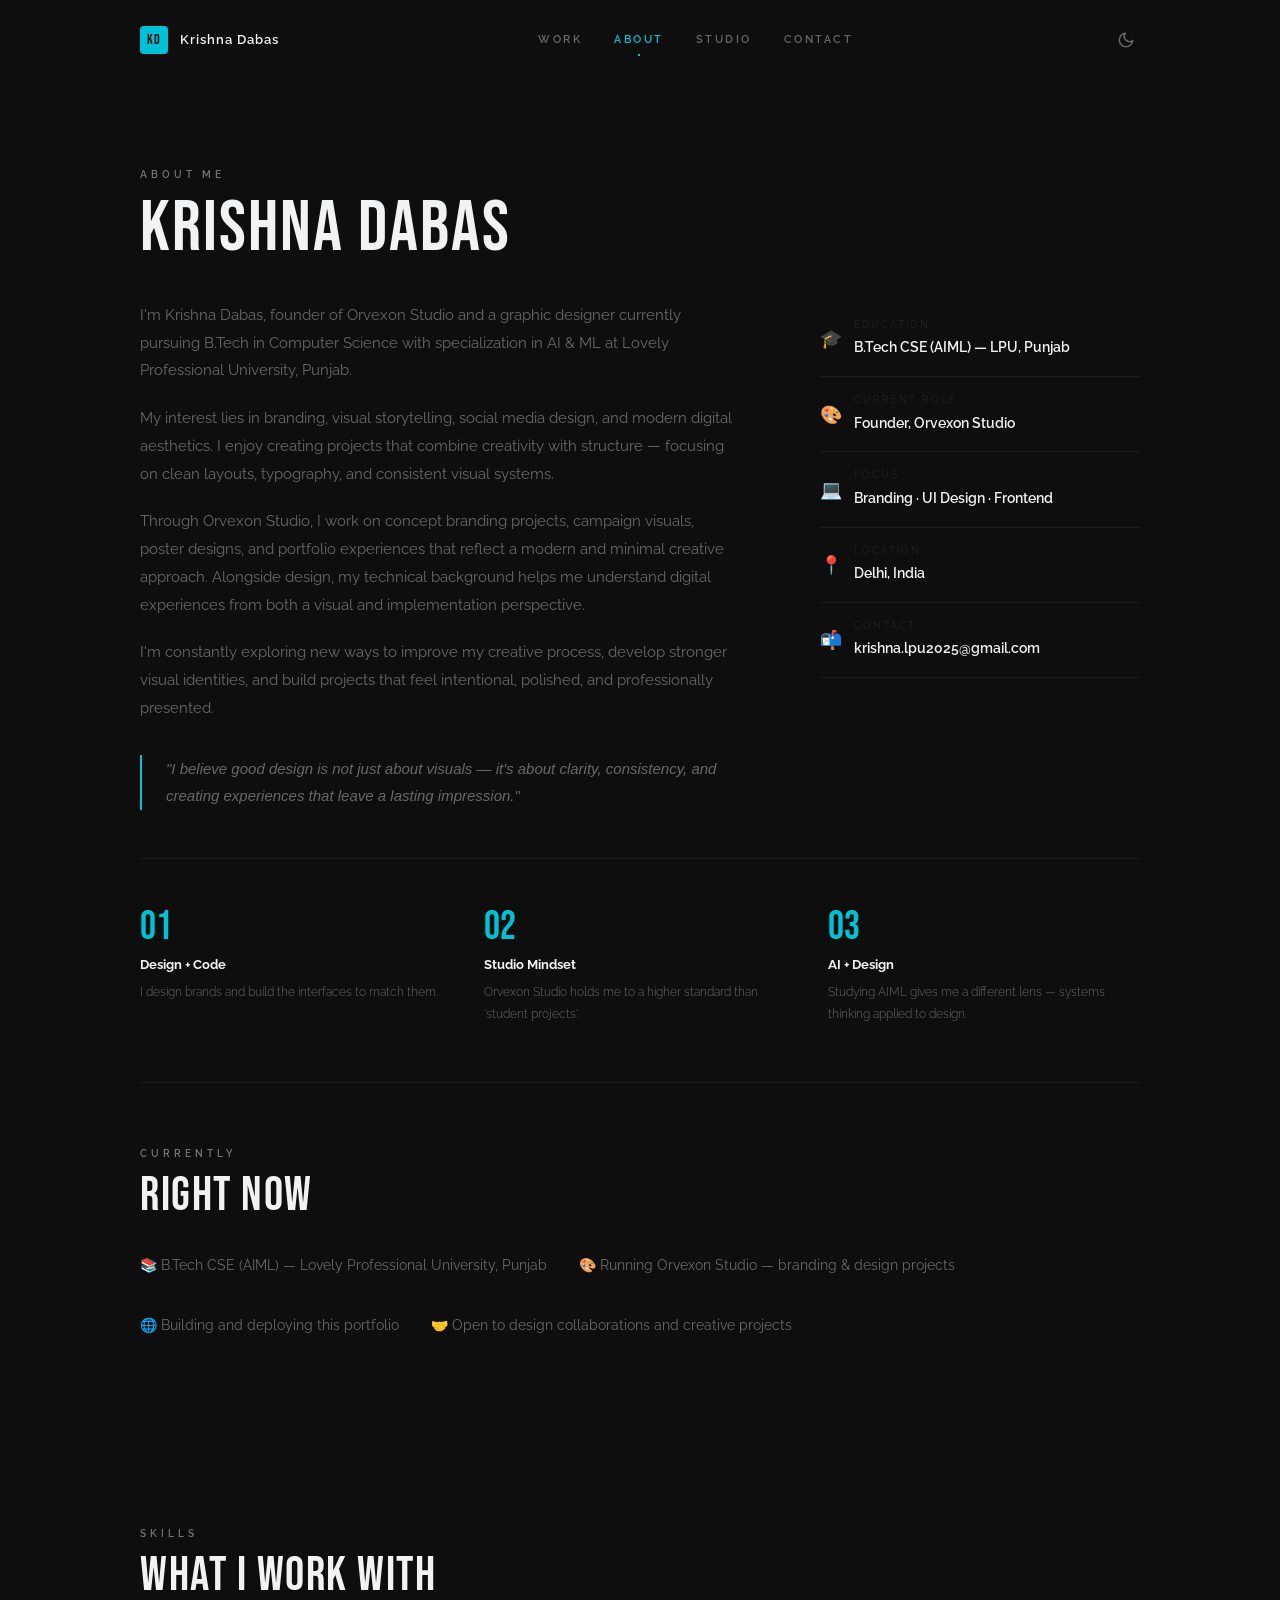
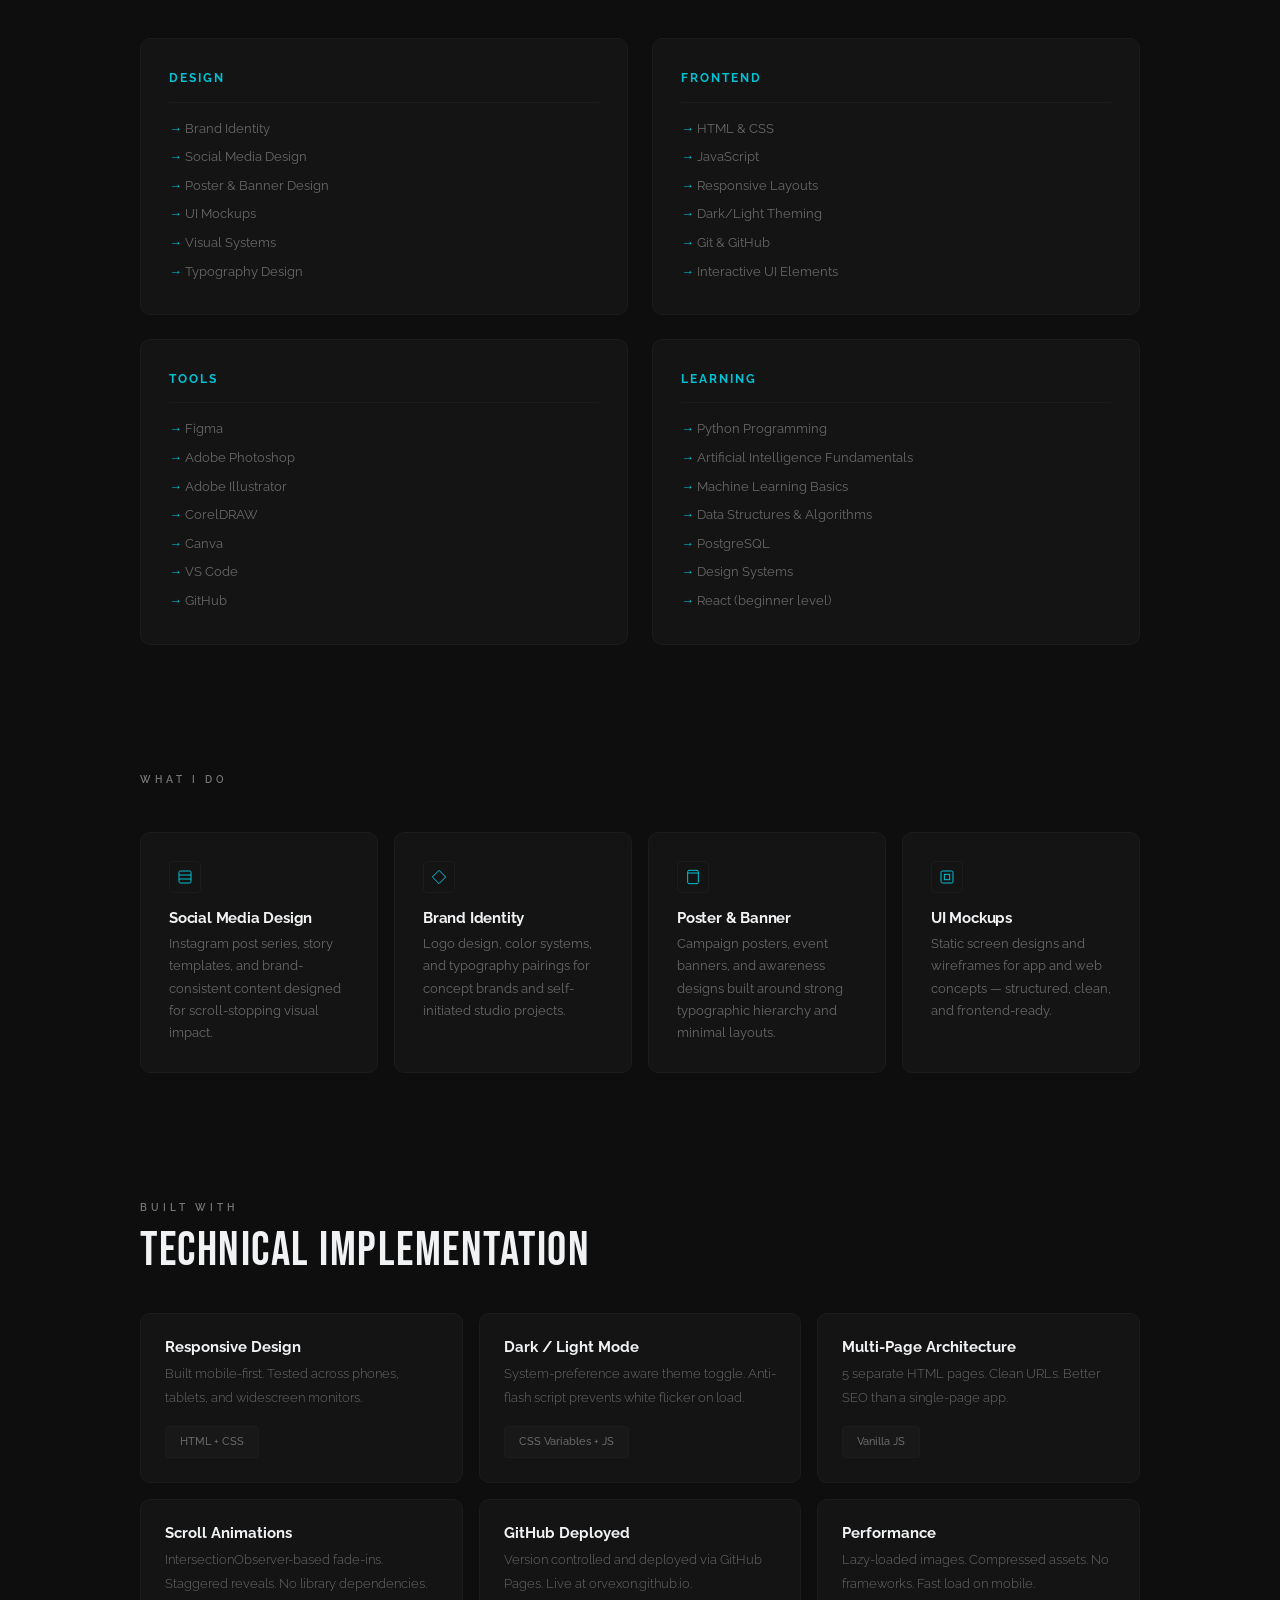
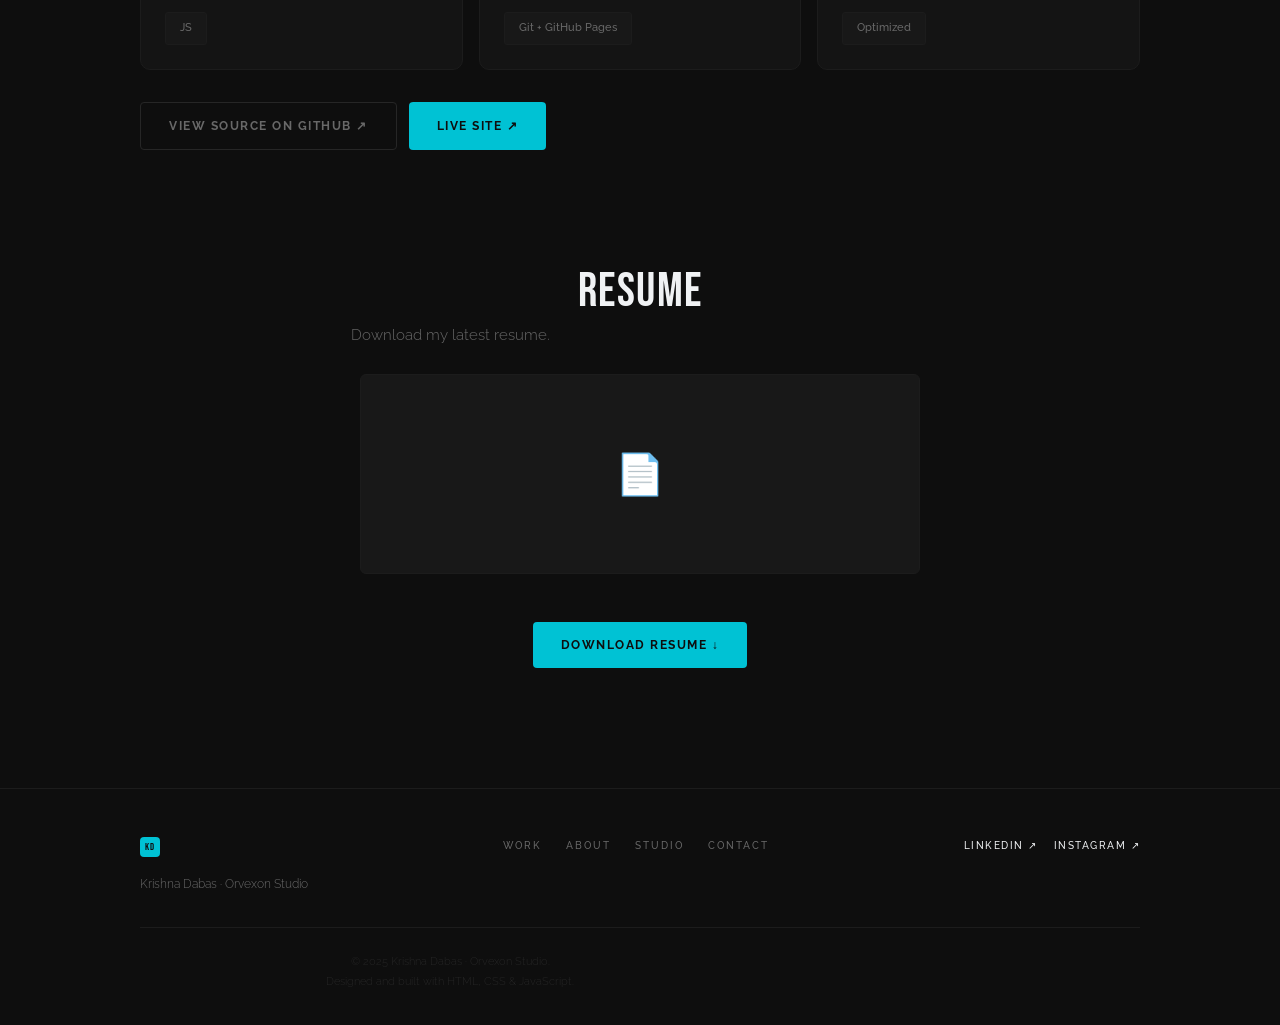
==== commit bebd9527: "Deploy updated portfolio" ====
--- a/about.html
+++ b/about.html
@@ -42,20 +42,20 @@
       </nav>
       <div class="nav-right">
         <button id="theme-toggle" class="theme-toggle" aria-label="Toggle theme"></button>
-        <button class="mobile-menu-btn" aria-label="Open menu">
-          <svg viewBox="0 0 24 24" width="20" height="20" stroke="currentColor" stroke-width="2" fill="none"><line x1="3" y1="12" x2="21" y2="12"></line><line x1="3" y1="6" x2="21" y2="6"></line><line x1="3" y1="18" x2="21" y2="18"></line></svg>
+        <button class="hamburger" aria-label="Menu">
+          <span></span><span></span><span></span>
         </button>
       </div>
     </div>
   </header>
 
-  <!-- MOBILE NAV OVERLAY -->
-  <div class="mobile-nav-overlay">
-    <button class="mobile-nav-close" aria-label="Close menu">✕</button>
-    <a href="work.html" class="mobile-nav-link">Work</a>
-    <a href="about.html" class="mobile-nav-link">About</a>
-    <a href="studio.html" class="mobile-nav-link">Studio</a>
-    <a href="contact.html" class="mobile-nav-link">Contact</a>
+  <!-- NAV OVERLAY -->
+  <div class="nav-overlay" id="navOverlay">
+    <button class="nav-overlay-close" id="navClose">✕</button>
+    <a href="index.html">Work</a>
+    <a href="about.html">About</a>
+    <a href="studio.html">Studio</a>
+    <a href="contact.html">Contact</a>
   </div>
 
   <main>
@@ -65,7 +65,7 @@
       
       <!-- BIO -->
       <div class="about-bio-grid">
-        <div class="about-bio-text fade-in">
+        <div class="about-bio-text fade-in-left">
           <p>I'm Krishna Dabas, founder of Orvexon Studio and a graphic designer currently pursuing B.Tech in Computer Science with specialization in AI & ML at Lovely Professional University, Punjab.</p>
           <p style="margin-top: 20px;">My interest lies in branding, visual storytelling, social media design, and modern digital aesthetics. I enjoy creating projects that combine creativity with structure — focusing on clean layouts, typography, and consistent visual systems.</p>
           <p style="margin-top: 20px;">Through Orvexon Studio, I work on concept branding projects, campaign visuals, poster designs, and portfolio experiences that reflect a modern and minimal creative approach. Alongside design, my technical background helps me understand digital experiences from both a visual and implementation perspective.</p>
@@ -74,7 +74,7 @@
             "I believe good design is not just about visuals — it's about clarity, consistency, and creating experiences that leave a lasting impression."
           </blockquote>
         </div>
-        <div class="about-facts fade-in">
+        <div class="about-facts fade-in-right">
           <div class="about-fact">
             <span style="font-size: 18px;">🎓</span>
             <div>
--- a/style.css
+++ b/style.css
@@ -21,6 +21,12 @@
 }
 
 :root {
+  --fw-light: 300;
+  --fw-regular: 400;
+  --fw-medium: 500;
+  --fw-semi: 600;
+  --fw-bold: 700;
+
   --font-heading: 'Bebas Neue', sans-serif;
   --font-body: 'Raleway', sans-serif;
 
@@ -96,26 +102,26 @@
   --carbon: #0E0E0E;
 }
 
-* {
+*, *::before, *::after {
   margin: 0;
   padding: 0;
   box-sizing: border-box;
 }
 
+
+
+
+
 body {
   background-color: var(--bg);
   color: var(--text);
   font-family: var(--font-body);
-  font-weight: 300;
+  font-weight: var(--fw-regular);
   font-size: 15px;
   line-height: 1.85;
   -webkit-font-smoothing: antialiased;
   opacity: 0;
-  transition: opacity 300ms ease;
-}
-
-body.page-loaded {
-  opacity: 1;
+  transition: opacity 350ms cubic-bezier(0.16,1,0.3,1), background-color 350ms ease, color 350ms ease;
 }
 
 a { text-decoration: none; color: inherit; }
@@ -144,7 +150,7 @@
 .form-label {
   font-size: 10px;
   font-family: 'Raleway', sans-serif;
-  font-weight: 400;
+  /* font-weight removed */
   text-transform: uppercase;
   letter-spacing: 4px;
   color: var(--text-mid);
@@ -177,7 +183,7 @@
 p, .body-text, .hero-body, .bio-text, .about-bio-text {
   max-width: 620px;
   line-height: 1.85;
-  font-weight: 300 !important;
+  /* font-weight removed */
 }
 h1, h2 { line-height: 0.92; }
 h3 { line-height: 1.2; }
@@ -198,7 +204,7 @@
   background: var(--accent);
   color: var(--carbon);
   font-family: var(--font-body);
-  font-weight: 600;
+  /* font-weight removed */
   font-size: 12px;
   letter-spacing: 1.5px;
   text-transform: uppercase;
@@ -216,7 +222,7 @@
   border: 0.5px solid var(--border-strong);
   color: var(--text-mid);
   font-family: var(--font-body);
-  font-weight: 600;
+  /* font-weight removed */
   font-size: 12px;
   letter-spacing: 1.5px;
   text-transform: uppercase;
@@ -235,7 +241,7 @@
   background: transparent;
   color: var(--accent);
   font-family: var(--font-body);
-  font-weight: 600;
+  /* font-weight removed */
   font-size: 11px;
   letter-spacing: 2px;
   text-transform: uppercase;
@@ -260,11 +266,11 @@
   border: 0.5px solid var(--border);
   color: var(--text-mid);
   font-family: var(--font-body);
-  font-weight: 400;
+  /* font-weight removed */
   font-size: 11px;
   padding: 5px 14px;
   border-radius: 3px;
-  transition: all 180ms ease;
+  /* transition removed */
   display: inline-block;
   cursor: pointer;
 }
@@ -321,7 +327,7 @@
 
 .nav-wordmark {
   font-family: var(--font-body);
-  font-weight: 600;
+  /* font-weight removed */
   font-size: 13px;
   color: var(--text);
   letter-spacing: 1px;
@@ -334,7 +340,7 @@
 
 .nav-link {
   font-family: var(--font-body);
-  font-weight: 600;
+  /* font-weight removed */
   font-size: 11px;
   text-transform: uppercase;
   letter-spacing: 2.5px;
@@ -464,7 +470,7 @@
 
 .footer-left-text {
   font-family: var(--font-body);
-  font-weight: 300;
+  /* font-weight removed */
   font-size: 12px;
   color: var(--text-mid);
   margin-top: 8px;
@@ -477,7 +483,7 @@
 
 .footer-center a {
   font-family: var(--font-body);
-  font-weight: 600;
+  /* font-weight removed */
   font-size: 10px;
   text-transform: uppercase;
   letter-spacing: 2px;
@@ -494,7 +500,7 @@
 
 .footer-right a {
   font-family: var(--font-body);
-  font-weight: 600;
+  /* font-weight removed */
   font-size: 10px;
   text-transform: uppercase;
   letter-spacing: 1.5px;
@@ -513,7 +519,7 @@
 
 .footer-bottom p {
   font-family: var(--font-body);
-  font-weight: 300;
+  /* font-weight removed */
   font-size: 11px;
   color: var(--text-hint);
 }
@@ -548,7 +554,7 @@
 
 .project-card-img span {
   font-family: var(--font-body);
-  font-weight: 400;
+  /* font-weight removed */
   font-size: 10px;
   color: var(--text-hint);
   letter-spacing: 2px;
@@ -569,7 +575,7 @@
 
 .project-card-category {
   font-family: var(--font-body);
-  font-weight: 500;
+  /* font-weight removed */
   font-size: 10px;
   color: var(--accent);
   letter-spacing: 2px;
@@ -580,7 +586,7 @@
 
 .project-card-title {
   font-family: var(--font-body);
-  font-weight: 700;
+  /* font-weight removed */
   font-size: 17px;
   color: var(--text);
   letter-spacing: -0.3px;
@@ -589,7 +595,7 @@
 
 .project-card-desc {
   font-family: var(--font-body);
-  font-weight: 300;
+  /* font-weight removed */
   font-size: 13px;
   color: var(--text-mid);
   line-height: 1.7;
@@ -598,7 +604,7 @@
 
 .project-card-link {
   font-family: var(--font-body);
-  font-weight: 600;
+  /* font-weight removed */
   font-size: 10px;
   color: var(--accent);
   letter-spacing: 2px;
@@ -649,7 +655,7 @@
   top: 20px;
   right: 24px;
   font-family: var(--font-body);
-  font-weight: 400;
+  /* font-weight removed */
   font-size: 22px;
   color: var(--text-mid);
   background: none;
@@ -681,14 +687,14 @@
 
 .modal-img span {
   font-family: var(--font-body);
-  font-weight: 400;
+  /* font-weight removed */
   font-size: 10px;
   color: var(--text-hint);
 }
 
 .modal-badge {
   font-family: var(--font-body);
-  font-weight: 500;
+  /* font-weight removed */
   font-size: 10px;
   color: var(--accent);
   text-transform: uppercase;
@@ -716,7 +722,7 @@
 
 .modal-section-content {
   font-family: var(--font-body);
-  font-weight: 300;
+  /* font-weight removed */
   font-size: 14px;
   color: var(--text-mid);
   line-height: 1.8;
@@ -731,7 +737,7 @@
 .modal-bottom-label {
   display: block;
   font-family: var(--font-body);
-  font-weight: 400;
+  /* font-weight removed */
   font-size: 10px;
   color: var(--text-hint);
   margin-top: 32px;
@@ -743,29 +749,13 @@
 }
 
 /* ANIMATIONS */
-@keyframes heroIn {
-  from {
-    opacity: 0;
-    transform: translateY(24px);
-  }
-  to {
-    opacity: 1;
-    transform: translateY(0);
-  }
-}
-
-.hero-badge, .hero-eyebrow-badge {
-  animation: heroIn 600ms cubic-bezier(0.16, 1, 0.3, 1) both;
-}
-.hero h1, .index-hero h1, .page-hero h1 {
-  animation: heroIn 600ms 100ms cubic-bezier(0.16, 1, 0.3, 1) both;
-}
-.hero .hero-body, .index-hero .hero-body, .page-hero p {
-  animation: heroIn 600ms 180ms cubic-bezier(0.16, 1, 0.3, 1) both;
-}
-.hero .hero-btns, .index-hero .hero-buttons, .page-hero .filter-bar {
-  animation: heroIn 600ms 260ms cubic-bezier(0.16, 1, 0.3, 1) both;
-}
+
+}
+
+
+
+
+
 
 .cursor-blink {
   color: var(--accent);
@@ -778,17 +768,9 @@
   50%       { opacity: 0; }
 }
 
-.fade-in {
-  opacity: 0;
-  transform: translateY(18px);
-  transition: opacity 420ms ease,
-              transform 420ms ease;
-}
-
-.fade-in.visible {
-  opacity: 1;
-  transform: translateY(0);
-}
+
+
+
 
 /* BACK TO TOP */
 #back-to-top {
@@ -852,7 +834,7 @@
 
 .hero-eyebrow-badge {
   font-family: var(--font-body);
-  font-weight: 400;
+  /* font-weight removed */
   font-size: 10px;
   letter-spacing: 3px;
   text-transform: uppercase;
@@ -869,7 +851,7 @@
 
 .hero-body {
   font-family: var(--font-body);
-  font-weight: 300;
+  /* font-weight removed */
   font-size: 15px;
   color: var(--text-mid);
   line-height: 1.85;
@@ -940,7 +922,7 @@
 
 .service-card-title {
   font-family: var(--font-body);
-  font-weight: 700;
+  /* font-weight removed */
   font-size: 15px;
   color: var(--text);
   letter-spacing: -0.2px;
@@ -949,7 +931,7 @@
 
 .service-card-desc {
   font-family: var(--font-body);
-  font-weight: 300;
+  /* font-weight removed */
   font-size: 13px;
   color: var(--text-mid);
   line-height: 1.7;
@@ -983,7 +965,7 @@
 
 .filter-btn {
   font-family: var(--font-body);
-  font-weight: 600;
+  /* font-weight removed */
   font-size: 10px;
   text-transform: uppercase;
   letter-spacing: 2px;
@@ -993,7 +975,7 @@
   color: var(--text-mid);
   background: transparent;
   cursor: pointer;
-  transition: all 200ms;
+  /* transition removed */
 }
 
 .filter-btn:hover {
@@ -1022,7 +1004,7 @@
 .about-bio-text {
   flex: 1;
   font-family: var(--font-body);
-  font-weight: 300;
+  /* font-weight removed */
   font-size: 15px;
   color: var(--text-mid);
   line-height: 1.85;
@@ -1047,7 +1029,7 @@
 
 .about-fact-label {
   font-family: var(--font-body);
-  font-weight: 400;
+  /* font-weight removed */
   font-size: 10px;
   color: var(--text-hint);
   text-transform: uppercase;
@@ -1057,7 +1039,7 @@
 
 .about-fact-val {
   font-family: var(--font-body);
-  font-weight: 500;
+  /* font-weight removed */
   font-size: 14px;
   color: var(--text);
 }
@@ -1074,7 +1056,7 @@
   flex-wrap: wrap;
   list-style: none;
   font-family: var(--font-body);
-  font-weight: 300;
+  /* font-weight removed */
   font-size: 14px;
   color: var(--text-mid);
   line-height: 2;
@@ -1103,7 +1085,7 @@
 
 .resume-preview span {
   font-family: var(--font-body);
-  font-weight: 400;
+  /* font-weight removed */
   font-size: 10px;
   color: var(--text-hint);
 }
@@ -1140,7 +1122,7 @@
 
 .ig-tile span {
   font-family: var(--font-body);
-  font-weight: 400;
+  /* font-weight removed */
   font-size: 10px;
   color: var(--text-hint);
   text-transform: uppercase;
@@ -1161,7 +1143,7 @@
 
 .contact-link-val {
   font-family: var(--font-body);
-  font-weight: 500;
+  /* font-weight removed */
   font-size: 15px;
   color: var(--text);
   transition: color 200ms;
@@ -1183,7 +1165,7 @@
   padding: 12px 16px;
   color: var(--text);
   font-family: var(--font-body);
-  font-weight: 400;
+  /* font-weight removed */
   font-size: 14px;
   transition: border-color 200ms;
 }
@@ -1195,7 +1177,7 @@
 
 .form-note {
   font-family: var(--font-body);
-  font-weight: 300;
+  /* font-weight removed */
   font-size: 11px;
   color: var(--text-hint);
   margin-top: 12px;
@@ -1272,18 +1254,13 @@
   pointer-events: none;
   z-index: 0;
 }
-@keyframes orbPulse {
-  0%, 100% { transform: translate(-50%,-50%) scale(1); opacity: 0.6; }
+
   50%       { transform: translate(-50%,-50%) scale(1.15); opacity: 1; }
 }
-@keyframes charIn {
-  from { opacity: 0; transform: translateY(32px); }
+
   to   { opacity: 1; transform: translateY(0); }
 }
-.hero h1 .char {
-  display: inline-block;
-  animation: charIn 500ms cubic-bezier(0.16,1,0.3,1) both;
-}
+
 
 /* FEATURED PROJECT BADGE */
 .featured-project {
@@ -1301,7 +1278,7 @@
   color: var(--carbon);
   font-family: 'Raleway';
   font-size: 9px;
-  font-weight: 700;
+  /* font-weight removed */
   letter-spacing: 2px;
   text-transform: uppercase;
   padding: 4px 10px;
@@ -1322,12 +1299,7 @@
 }
 
 /* REDUCED MOTION */
-@media (prefers-reduced-motion: reduce) {
-  *, *::before, *::after {
-    animation-duration: 0.01ms !important;
-    transition-duration: 0.01ms !important;
-  }
-}
+
 
 /* RESPONSIVENESS FIXES */
 @media (max-width: 480px) {
@@ -1338,7 +1310,7 @@
   .projects-grid { grid-template-columns: 1fr; }
   .what-i-do-grid { grid-template-columns: 1fr; }
   section { padding: 60px 0; }
-  .container { padding: 0 20px; }
+  .container { padding-left: 20px; padding-right: 20px; }
 }
 
 @media (max-width: 768px) {
@@ -1373,7 +1345,7 @@
 html[data-theme="dark"] .project-tag,
 html[data-theme="dark"] .card-tag {
   color: #787878;
-  font-weight: 600;
+  /* font-weight removed */
   letter-spacing: 4px;
 }
 
@@ -1387,7 +1359,7 @@
 html[data-theme="light"] .project-tag,
 html[data-theme="light"] .card-tag {
   color: #777777;
-  font-weight: 600;
+  /* font-weight removed */
   letter-spacing: 4px;
 }
 
@@ -1397,3 +1369,496 @@
 html[data-theme="light"] .section-label.accent {
   color: #007A8A !important;
 }
+
+
+/* --- TRANSITION & ANIMATION IMPROVEMENTS --- */
+
+/* PAGE LOAD FADE */
+body.page-loaded {
+  opacity: 1;
+}
+
+/* HERO ENTRANCE SEQUENCE */
+@keyframes fadeUp {
+  from {
+    opacity: 0;
+    transform: translateY(28px);
+    filter: blur(4px);
+  }
+  to {
+    opacity: 1;
+    transform: translateY(0);
+    filter: blur(0);
+  }
+}
+
+.hero-badge, .hero-eyebrow-badge {
+  animation: fadeUp 700ms cubic-bezier(0.16,1,0.3,1) 80ms both;
+}
+.hero h1 .line-1 {
+  animation: fadeUp 700ms cubic-bezier(0.16,1,0.3,1) 160ms both;
+}
+.hero h1 .line-2 {
+  animation: fadeUp 700ms cubic-bezier(0.16,1,0.3,1) 220ms both;
+}
+.hero-body, .index-hero .hero-body, .page-hero p {
+  animation: fadeUp 700ms cubic-bezier(0.16,1,0.3,1) 300ms both;
+}
+.hero-btns, .index-hero .hero-buttons, .page-hero .filter-bar {
+  animation: fadeUp 700ms cubic-bezier(0.16,1,0.3,1) 380ms both;
+}
+.hero-link {
+  animation: fadeUp 700ms cubic-bezier(0.16,1,0.3,1) 440ms both;
+}
+.hero-right, .hero-visual {
+  animation: fadeUp 800ms cubic-bezier(0.16,1,0.3,1) 200ms both;
+}
+
+/* SCROLL REVEAL - IMPROVED */
+.fade-in {
+  opacity: 0;
+  transform: translateY(24px);
+  filter: blur(2px);
+  transition:
+    opacity 600ms cubic-bezier(0.16,1,0.3,1),
+    transform 600ms cubic-bezier(0.16,1,0.3,1),
+    filter 600ms cubic-bezier(0.16,1,0.3,1);
+}
+.fade-in.visible {
+  opacity: 1;
+  transform: translateY(0);
+  filter: blur(0);
+}
+
+.fade-in-left {
+  opacity: 0;
+  transform: translateX(-24px);
+  transition:
+    opacity 600ms cubic-bezier(0.16,1,0.3,1),
+    transform 600ms cubic-bezier(0.16,1,0.3,1);
+}
+.fade-in-left.visible {
+  opacity: 1;
+  transform: translateX(0);
+}
+
+.fade-in-right {
+  opacity: 0;
+  transform: translateX(24px);
+  transition:
+    opacity 600ms cubic-bezier(0.16,1,0.3,1),
+    transform 600ms cubic-bezier(0.16,1,0.3,1);
+}
+.fade-in-right.visible {
+  opacity: 1;
+  transform: translateX(0);
+}
+
+/* NAVBAR TRANSITION */
+.navbar, nav, header {
+  transition:
+    background 350ms cubic-bezier(0.16,1,0.3,1),
+    background-color 350ms ease,
+    border-color 350ms ease,
+    color 350ms ease,
+    box-shadow 350ms cubic-bezier(0.16,1,0.3,1);
+}
+.nav-scrolled {
+  background: var(--surface);
+  border-bottom: 0.5px solid var(--border);
+  border-top: 1px solid var(--accent);
+  box-shadow: 0 4px 32px rgba(0,0,0,0.3);
+}
+
+/* CARD HOVER TRANSITIONS */
+.project-card {
+  transition:
+    transform 300ms cubic-bezier(0.34,1.56,0.64,1),
+    background-color 350ms ease,
+    border-color 250ms ease,
+    color 350ms ease,
+    box-shadow 250ms ease;
+}
+.project-card:hover {
+  transform: translateY(-6px);
+  border-color: rgba(0,194,212,0.3);
+  box-shadow:
+    0 0 0 1px rgba(0,194,212,0.08),
+    0 16px 48px rgba(0,194,212,0.08);
+}
+
+.project-card .card-img, .project-card .project-card-img {
+  overflow: hidden;
+}
+.project-card .card-img img,
+.project-card .card-img > *,
+.project-card .project-card-img img,
+.project-card .project-card-img > * {
+  transition: transform 400ms cubic-bezier(0.16,1,0.3,1);
+}
+.project-card:hover .card-img img,
+.project-card:hover .card-img > *,
+.project-card:hover .project-card-img img,
+.project-card:hover .project-card-img > * {
+  transform: scale(1.04);
+}
+
+/* BUTTON TRANSITIONS */
+.btn, .btn-ghost {
+  transition:
+    background 200ms ease,
+    background-color 350ms ease,
+    color 200ms ease,
+    border-color 200ms ease,
+    transform 200ms cubic-bezier(0.34,1.56,0.64,1),
+    box-shadow 200ms ease;
+}
+.btn:hover {
+  transform: translateY(-2px);
+  box-shadow: 0 6px 24px rgba(0,194,212,0.2);
+}
+.btn:active,
+.btn-ghost:active {
+  transform: scale(0.96) translateY(0);
+  transition-duration: 80ms;
+}
+
+/* SKILL CHIP TRANSITIONS */
+.skill-chip, .chip {
+  transition:
+    color 180ms ease,
+    border-color 180ms ease,
+    transform 180ms cubic-bezier(0.34,1.56,0.64,1),
+    background 180ms ease,
+    background-color 350ms ease;
+}
+.skill-chip:hover, .chip:hover {
+  color: var(--accent);
+  border-color: rgba(0,194,212,0.3);
+  transform: scale(1.05) translateY(-1px);
+}
+
+/* MOBILE MENU TRANSITION */
+.mobile-overlay, .nav-overlay, .mobile-nav-overlay {
+  opacity: 0;
+  visibility: hidden;
+  transition:
+    opacity 300ms cubic-bezier(0.16,1,0.3,1),
+    visibility 300ms;
+}
+.mobile-overlay.open,
+.nav-overlay.open,
+.mobile-nav-overlay.open {
+  opacity: 1;
+  visibility: visible;
+}
+.mobile-overlay .nav-link,
+.nav-overlay a,
+.mobile-nav-overlay a {
+  opacity: 0;
+  transform: translateY(16px);
+  transition:
+    opacity 400ms cubic-bezier(0.16,1,0.3,1),
+    transform 400ms cubic-bezier(0.16,1,0.3,1),
+    color 200ms ease;
+}
+.mobile-overlay.open .nav-link,
+.nav-overlay.open a,
+.mobile-nav-overlay.open a {
+  opacity: 1;
+  transform: translateY(0);
+}
+.mobile-overlay.open .nav-link:nth-child(1),
+.nav-overlay.open a:nth-child(1),
+.mobile-nav-overlay.open a:nth-child(1) { transition-delay: 80ms; }
+.mobile-overlay.open .nav-link:nth-child(2),
+.nav-overlay.open a:nth-child(2),
+.mobile-nav-overlay.open a:nth-child(2) { transition-delay: 140ms; }
+.mobile-overlay.open .nav-link:nth-child(3),
+.nav-overlay.open a:nth-child(3),
+.mobile-nav-overlay.open a:nth-child(3) { transition-delay: 200ms; }
+.mobile-overlay.open .nav-link:nth-child(4),
+.nav-overlay.open a:nth-child(4),
+.mobile-nav-overlay.open a:nth-child(4) { transition-delay: 260ms; }
+
+/* MODAL TRANSITION */
+.modal-overlay {
+  opacity: 0;
+  visibility: hidden;
+  transition:
+    opacity 300ms cubic-bezier(0.16,1,0.3,1),
+    visibility 300ms;
+}
+.modal-overlay.open, .modal-overlay.modal-active {
+  opacity: 1;
+  visibility: visible;
+}
+.modal-box {
+  transform: translateY(24px) scale(0.97);
+  transition:
+    transform 350ms cubic-bezier(0.34,1.2,0.64,1),
+    opacity 300ms ease;
+  opacity: 0;
+}
+.modal-overlay.open .modal-box, .modal-overlay.modal-active .modal-box {
+  transform: translateY(0) scale(1);
+  opacity: 1;
+}
+
+
+
+
+footer, .studio-callout, input, textarea {
+  transition:
+    background-color 350ms ease,
+    border-color 350ms ease,
+    color 350ms ease;
+}
+/* ORB PULSE - SMOOTHER */
+@keyframes orbPulse {
+  0%   { transform: translate(-50%,-50%) scale(1);
+         opacity: 0.5; }
+  50%  { transform: translate(-50%,-50%) scale(1.18);
+         opacity: 0.9; }
+  100% { transform: translate(-50%,-50%) scale(1);
+         opacity: 0.5; }
+}
+.hero-orb {
+  animation: orbPulse 7s cubic-bezier(0.45,0,0.55,1) infinite;
+}
+
+/* REDUCE MOTION RESPECT */
+@media (prefers-reduced-motion: reduce) {
+  *, *::before, *::after {
+    animation-duration: 0.01ms !important;
+    animation-iteration-count: 1 !important;
+    transition-duration: 0.01ms !important;
+  }
+  .fade-in,
+  .fade-in-left,
+  .fade-in-right {
+    opacity: 1 !important;
+    transform: none !important;
+    filter: none !important;
+  }
+}
+
+/* --- FONT WEIGHT SYSTEM --- */
+h1, h2, .bebas, .hero-h1, .page-h1, .section-h2, .mobile-nav-link, .modal-title { font-weight: var(--fw-regular); }
+.nav-link, .nav-wordmark { font-weight: var(--fw-semi); }
+.btn, .btn-primary, .btn-ghost, .btn-text { font-weight: var(--fw-bold); }
+h3, .project-card-title, .service-card-title { font-weight: var(--fw-bold); }
+p, .body-text, .hero-body, .bio-text, .about-bio-text, .project-card-desc, .service-card-desc, .form-input { font-weight: var(--fw-regular); }
+.long-bio, .modal-desc, .modal-section-content, .studio-callout p, .form-note, .footer-bottom p { font-weight: var(--fw-light); }
+.eyebrow, .section-label, .about-skills-label, .contact-link-label, .form-label { font-weight: var(--fw-semi); }
+.category-tag, .project-card-category { font-weight: var(--fw-semi); }
+.about-fact-label { font-weight: var(--fw-regular); }
+.about-fact-val { font-weight: var(--fw-semi); }
+.footer-center a, .footer-right a, .contact-link-val { font-weight: var(--fw-medium); }
+.footer-left-text { font-weight: var(--fw-light); }
+.skill-chip, .chip { font-weight: var(--fw-medium); }
+.modal-section-label { font-weight: var(--fw-semi); }
+.filter-btn { font-weight: var(--fw-semi); }
+#back-to-top { font-weight: var(--fw-semi); }
+.project-card-link { font-weight: var(--fw-semi); }
+.hero-eyebrow-badge { font-weight: var(--fw-medium); }
+
+/* --- MOBILE RESPONSIVENESS --- */
+/* BASE MOBILE RESET */
+img, video { max-width: 100%; height: auto; }
+.container  { width: 100%; padding-left: 20px; padding-right: 20px; }
+
+/* EXTRA SMALL */
+@media (max-width: 380px) {
+  .hero h1, .hero-h1 { font-size: 52px; letter-spacing: 1px; }
+  .hero-badge, .hero-eyebrow-badge { font-size: 8px; letter-spacing: 2px; }
+  .hero-btns, .hero-buttons { flex-direction: column; gap: 8px; }
+  .btn, .btn-ghost { width: 100%; text-align: center; }
+  section, .section { padding: 56px 0; }
+  .container { padding-left: 16px; padding-right: 16px; }
+  .footer-grid, .footer-top { gap: 20px; flex-direction: column; }
+}
+
+/* SMALL PHONES */
+@media (max-width: 480px) {
+  .nav-wordmark { display: none; }
+  .nav-logo-img, .nav-logo-fallback { height: 24px; }
+  .hero, .index-hero {
+    grid-template-columns: 1fr;
+    min-height: auto;
+    padding-top: 110px;
+    padding-bottom: 60px;
+    gap: 32px;
+  }
+  .hero-right, .hero-visual { display: none; }
+  .hero h1, .hero-h1 { font-size: 60px; letter-spacing: 1px; }
+  .hero-body { font-size: 14px; max-width: 100%; }
+  .hero-btns, .hero-buttons { flex-direction: column; gap: 10px; }
+  .btn, .btn-ghost { width: 100%; text-align: center; justify-content: center; }
+  section, .section { padding: 64px 0; }
+  h2, .section-h2 { font-size: 36px; letter-spacing: 1px; }
+  .studio-callout-inner { flex-direction: column; gap: 24px; align-items: flex-start; }
+  .studio-callout-inner .btn-group, .studio-callout-actions { flex-direction: column; gap: 10px; width: 100%; }
+  .studio-callout-inner .btn, .studio-callout-inner .btn-ghost, .studio-callout-actions .btn { width: 100%; text-align: center; }
+  .projects-grid, .grid-2 { grid-template-columns: 1fr; gap: 16px; }
+  .project-card .card-img, .project-card-img { height: 180px; }
+  .skills-category-grid, .about-skills-group { grid-template-columns: 1fr; gap: 12px; }
+  .skills-strip { gap: 6px; }
+  .skill-chip, .chip { font-size: 10px; padding: 4px 10px; }
+  .what-i-do-grid, .grid-4 { grid-template-columns: 1fr; gap: 12px; }
+  .bio-grid, .about-bio-grid { grid-template-columns: 1fr; flex-direction: column; gap: 32px; }
+  .quick-facts, .about-facts { margin-top: 0; }
+  .currently-items, .about-currently-list { flex-direction: column; gap: 12px; }
+  .differentiators-row { flex-direction: column; gap: 24px; }
+  .contact-grid { grid-template-columns: 1fr; gap: 40px; }
+  .footer-grid, .footer-top { grid-template-columns: 1fr; text-align: center; gap: 28px; flex-direction: column;}
+  .footer-nav, .footer-center { justify-content: center; flex-direction: column; gap: 12px;}
+  .footer-social, .footer-right { justify-content: center; }
+  .modal-box { padding: 24px 20px; max-height: 92vh; border-radius: 8px; width: 96%; }
+  .modal-details-row { grid-template-columns: 1fr; gap: 12px; }
+  #back-to-top { bottom: 20px; right: 16px; width: 36px; height: 36px; font-size: 14px; }
+  .cursor-dot, .cursor-ring { display: none; }
+  * { cursor: auto !important; }
+  .technical-grid { grid-template-columns: 1fr; gap: 12px; }
+}
+
+/* MEDIUM PHONES */
+@media (max-width: 640px) {
+  .hero, .index-hero { grid-template-columns: 1fr; padding-top: 120px; }
+  .hero-right, .hero-visual { display: none; }
+  .hero h1, .hero-h1 { font-size: 68px; }
+  .projects-grid, .grid-2 { grid-template-columns: 1fr; }
+  .what-i-do-grid, .grid-4 { grid-template-columns: 1fr; }
+  .skills-category-grid { grid-template-columns: 1fr; }
+  .bio-grid, .about-bio-grid { grid-template-columns: 1fr; flex-direction: column; }
+  .contact-grid { grid-template-columns: 1fr; }
+  .footer-grid, .footer-top { grid-template-columns: 1fr; text-align: center; gap: 24px; flex-direction: column; }
+}
+
+/* TABLET */
+@media (max-width: 768px) {
+  .nav-center { display: none; }
+  .hamburger { display: flex; }
+  .hero, .index-hero { grid-template-columns: 1fr; padding-top: 130px; gap: 40px; }
+  .hero-right, .hero-visual { display: flex; justify-content: center; margin-top: 0; }
+  .hero-right svg, .hero-visual svg { width: 220px; height: 220px; }
+  .hero h1, .hero-h1 { font-size: 76px; }
+  section, .section { padding: 80px 0; }
+  h2, .section-h2 { font-size: 40px; }
+  .studio-callout-inner { flex-direction: column; gap: 28px; align-items: flex-start; }
+  .projects-grid { grid-template-columns: 1fr; }
+  .what-i-do-grid, .grid-4 { grid-template-columns: 1fr 1fr; gap: 14px; }
+  .skills-category-grid { grid-template-columns: 1fr 1fr; gap: 14px; }
+  .bio-grid, .about-bio-grid { grid-template-columns: 1fr; flex-direction: column; gap: 40px; }
+  .differentiators-row { flex-direction: column; gap: 20px; }
+  .technical-grid { grid-template-columns: 1fr 1fr; gap: 14px; }
+  .contact-grid { grid-template-columns: 1fr; gap: 48px; }
+  .footer-grid, .footer-top { grid-template-columns: 1fr 1fr; gap: 32px; }
+  .footer-bottom { text-align: center; }
+  .instagram-grid, .ig-grid { grid-template-columns: repeat(2, 1fr); }
+}
+
+/* SMALL DESKTOP */
+@media (max-width: 1024px) {
+  .hero h1, .hero-h1 { font-size: 84px; }
+  .container { padding-left: 32px; padding-right: 32px; }
+  .what-i-do-grid, .grid-4 { grid-template-columns: 1fr 1fr; gap: 16px; }
+  .projects-grid, .grid-2 { grid-template-columns: 1fr 1fr; gap: 16px; }
+  .technical-grid { grid-template-columns: repeat(3, 1fr); }
+  section, .section { padding: 96px 0; }
+}
+
+/* ULTRAWIDE */
+@media (min-width: 1400px) {
+  .container { max-width: 1200px; }
+  .hero h1, .hero-h1 { font-size: 120px; letter-spacing: 4px; }
+  h2, .section-h2 { font-size: 56px; }
+  section, .section { padding: 140px 0; }
+}
+
+/* NAV OVERLAY */
+.nav-overlay {
+  position: fixed;
+  inset: 0;
+  background: var(--carbon, #0E0E0E);
+  z-index: 150;
+  display: flex;
+  flex-direction: column;
+  align-items: center;
+  justify-content: center;
+  gap: 8px;
+  opacity: 0;
+  visibility: hidden;
+  transition:
+    opacity 300ms cubic-bezier(0.16,1,0.3,1),
+    visibility 300ms;
+}
+.nav-overlay.open {
+  opacity: 1;
+  visibility: visible;
+}
+.nav-overlay a {
+  font-family: 'Bebas Neue', sans-serif;
+  font-size: 48px;
+  letter-spacing: 3px;
+  color: var(--text);
+  text-decoration: none;
+  padding: 8px 0;
+  opacity: 0;
+  transform: translateY(16px);
+  transition:
+    color 200ms ease,
+    opacity 400ms cubic-bezier(0.16,1,0.3,1),
+    transform 400ms cubic-bezier(0.16,1,0.3,1);
+  font-weight: var(--fw-regular);
+}
+.nav-overlay.open a:nth-child(1) { opacity: 1; transform: translateY(0); transition-delay: 80ms; }
+.nav-overlay.open a:nth-child(2) { opacity: 1; transform: translateY(0); transition-delay: 140ms; }
+.nav-overlay.open a:nth-child(3) { opacity: 1; transform: translateY(0); transition-delay: 200ms; }
+.nav-overlay.open a:nth-child(4) { opacity: 1; transform: translateY(0); transition-delay: 260ms; }
+.nav-overlay a:hover { color: var(--accent); }
+
+.nav-overlay-close {
+  position: absolute;
+  top: 24px;
+  right: 28px;
+  font-size: 24px;
+  color: var(--text-mid);
+  background: none;
+  border: none;
+  cursor: pointer;
+  font-family: 'Raleway', sans-serif;
+  transition: color 200ms ease;
+}
+.nav-overlay-close:hover { color: var(--accent); }
+
+.hamburger {
+  display: none;
+  flex-direction: column;
+  gap: 5px;
+  cursor: pointer;
+  padding: 4px;
+  background: none;
+  border: none;
+}
+.hamburger span {
+  display: block;
+  width: 22px;
+  height: 1.5px;
+  background: var(--text);
+  border-radius: 1px;
+  transition:
+    transform 300ms cubic-bezier(0.16,1,0.3,1),
+    opacity 200ms ease;
+}
+.hamburger.open span:nth-child(1) { transform: translateY(6.5px) rotate(45deg); }
+.hamburger.open span:nth-child(2) { opacity: 0; transform: scaleX(0); }
+.hamburger.open span:nth-child(3) { transform: translateY(-6.5px) rotate(-45deg); }
+
+@media (max-width: 768px) {
+  .hamburger { display: flex; }
+}
+
+@media (min-width: 1025px) {
+  .container { padding-left: 40px; padding-right: 40px; }
+}
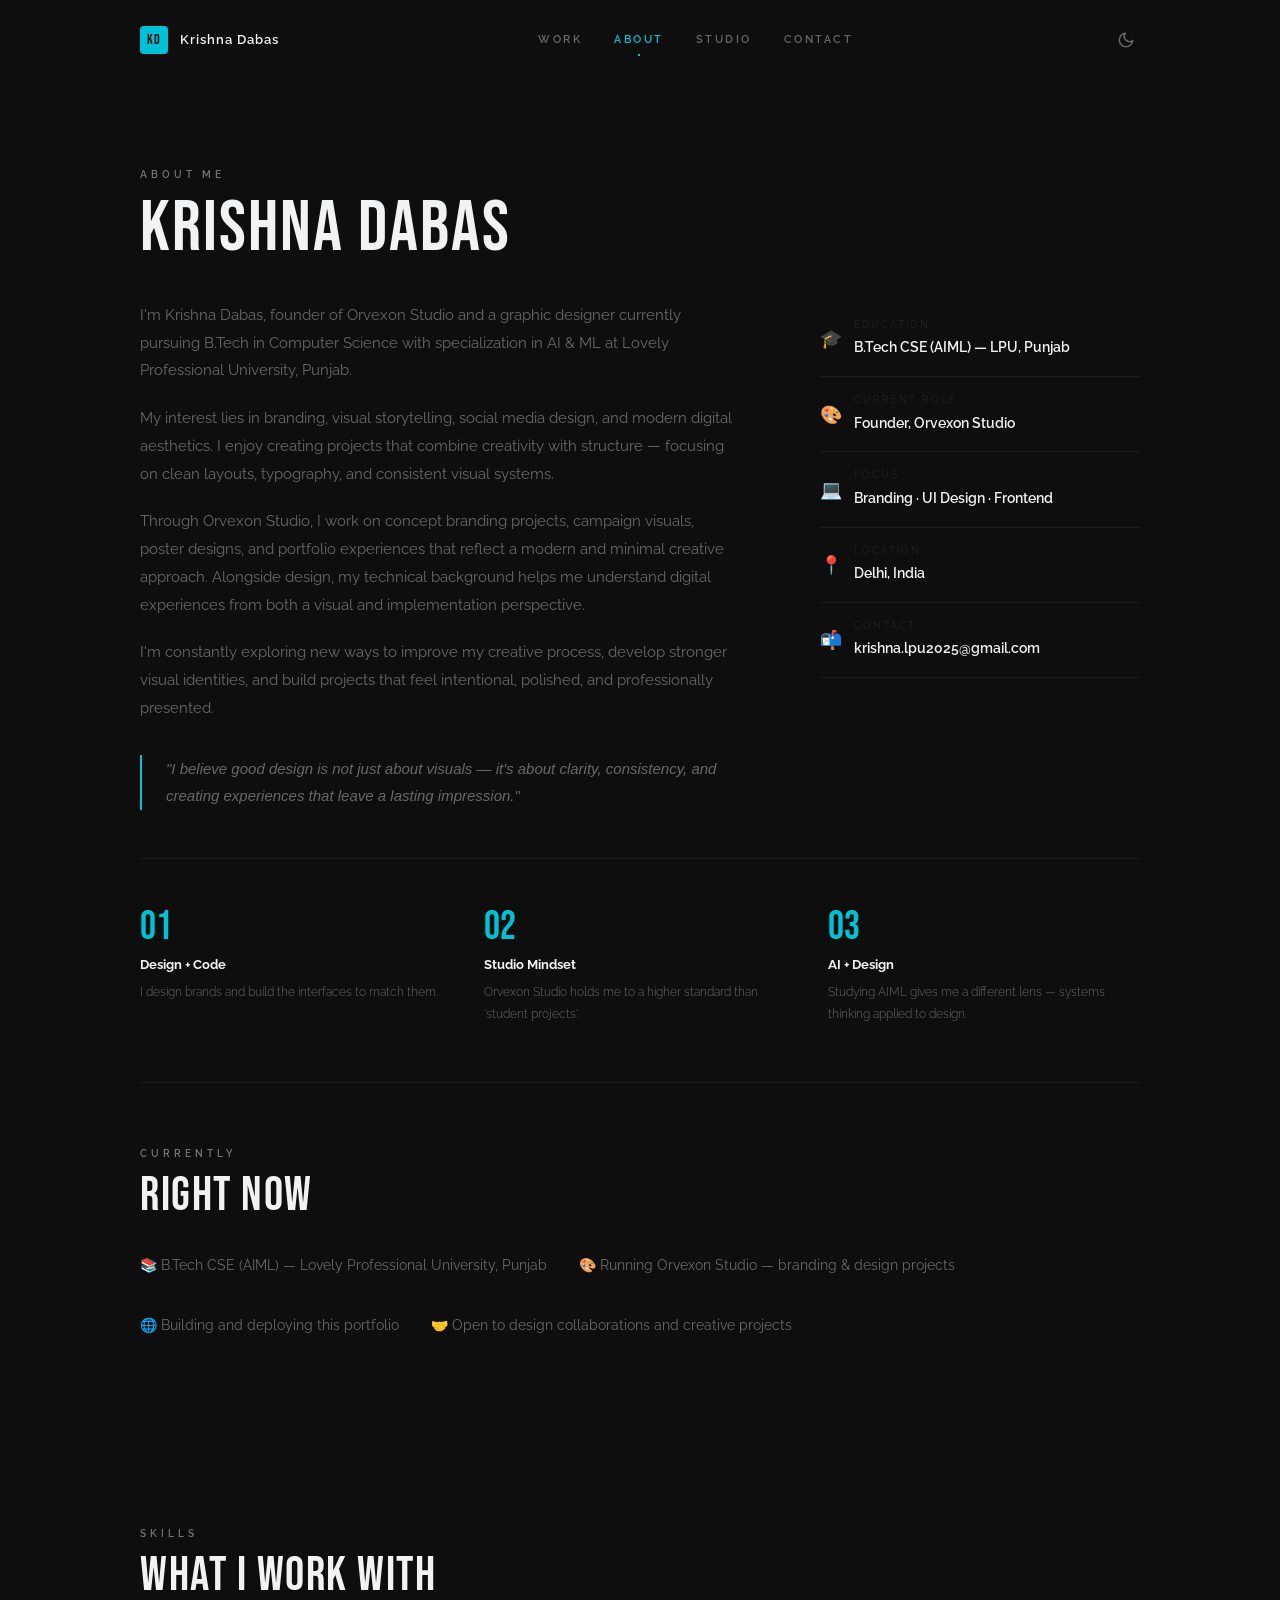
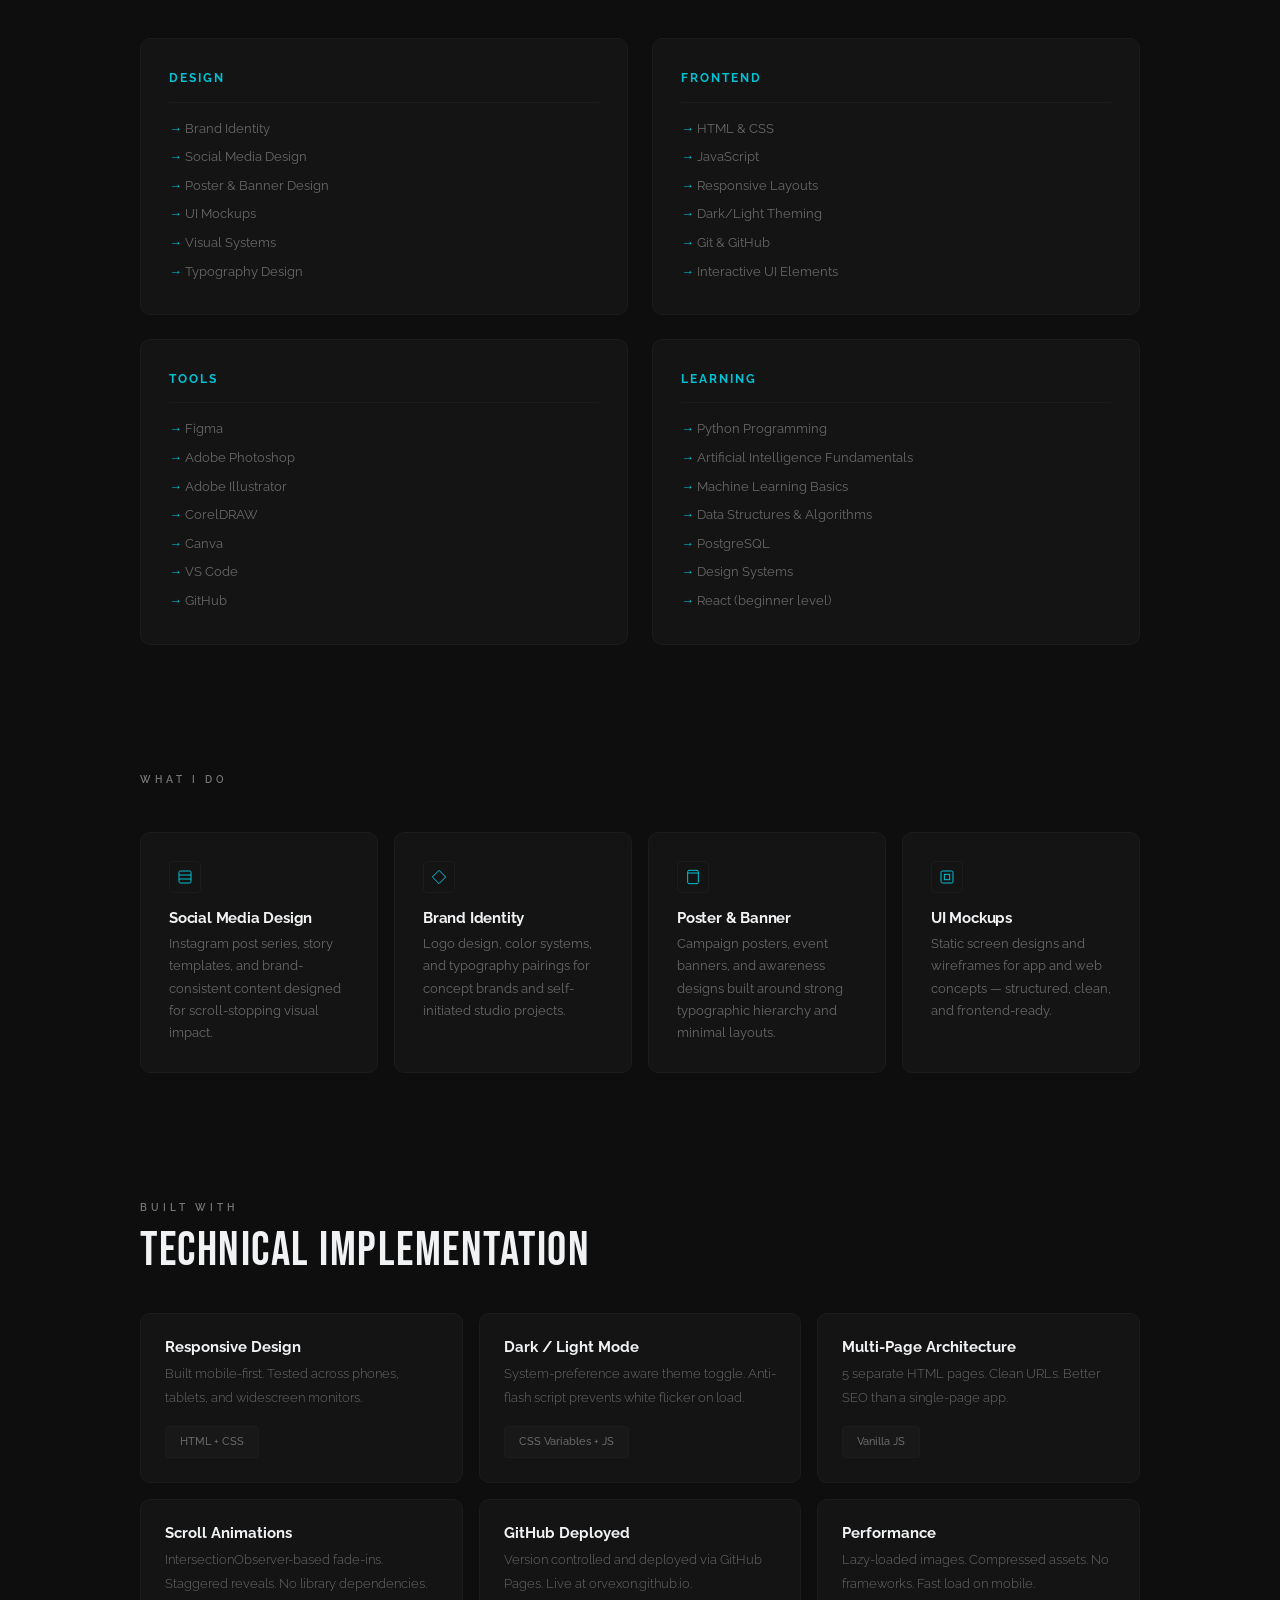
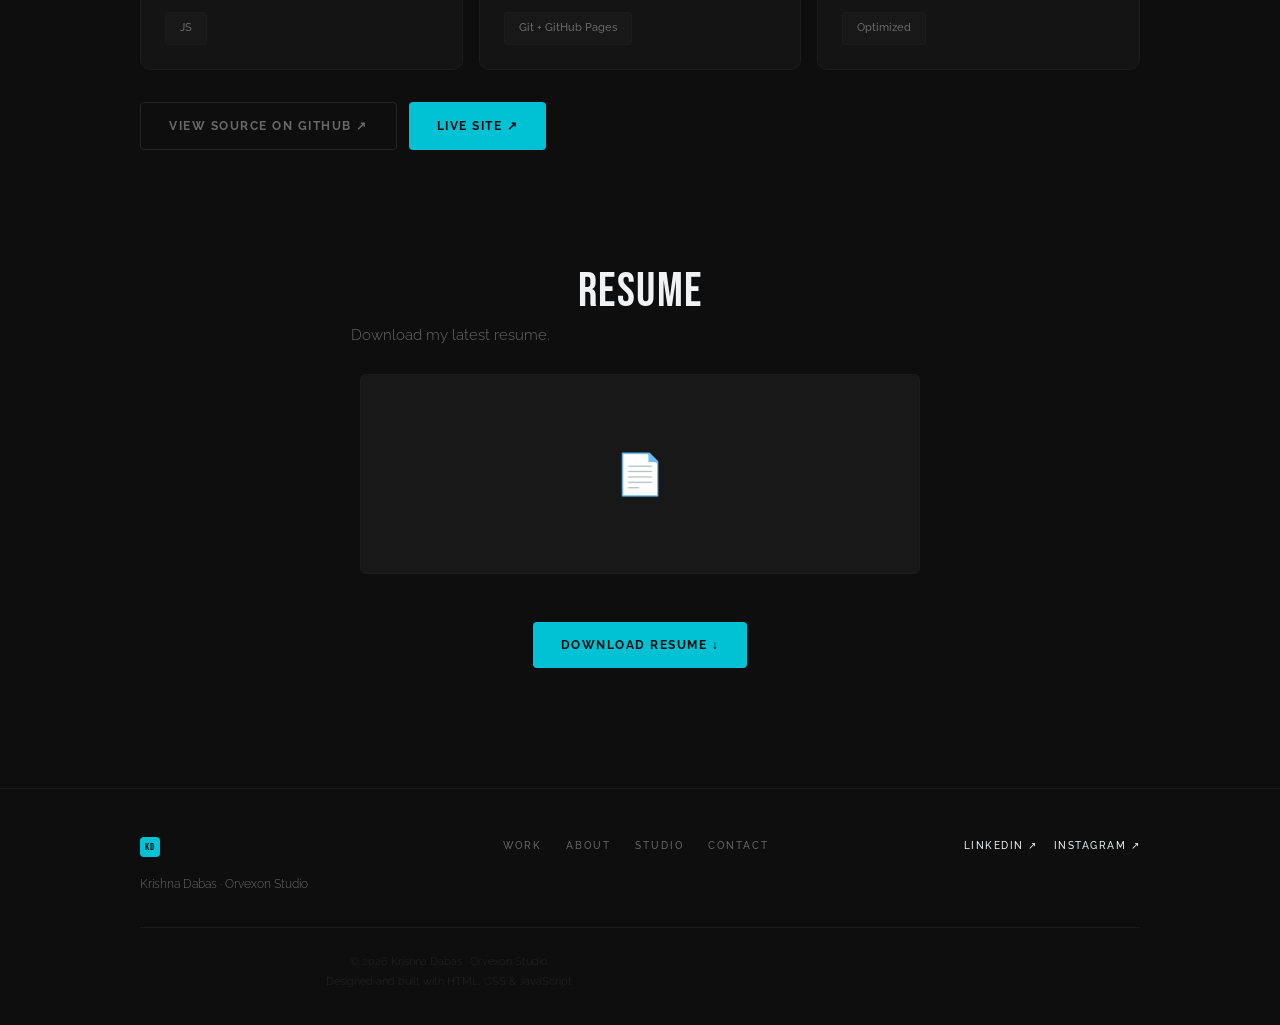
==== commit 4ded4f51: "Redeploy changes with copyright and styling updates" ====
--- a/about.html
+++ b/about.html
@@ -323,7 +323,7 @@
         </div>
       </div>
       <div class="footer-bottom">
-        <p>© 2025 Krishna Dabas · Orvexon Studio.<br>Designed and built with HTML, CSS & JavaScript.</p>
+        <p>© 2026 Krishna Dabas · Orvexon Studio.<br>Designed and built with HTML, CSS & JavaScript.</p>
       </div>
     </div>
   </footer>
--- a/style.css
+++ b/style.css
@@ -1,3 +1,4 @@
+/* Live Deploy Update: 2026-05-19 */
 @import url('https://fonts.googleapis.com/css2?family=Bebas+Neue&family=Raleway:ital,wght@0,300;0,400;0,500;0,600;0,700;1,300&display=swap');
 
 ::selection {
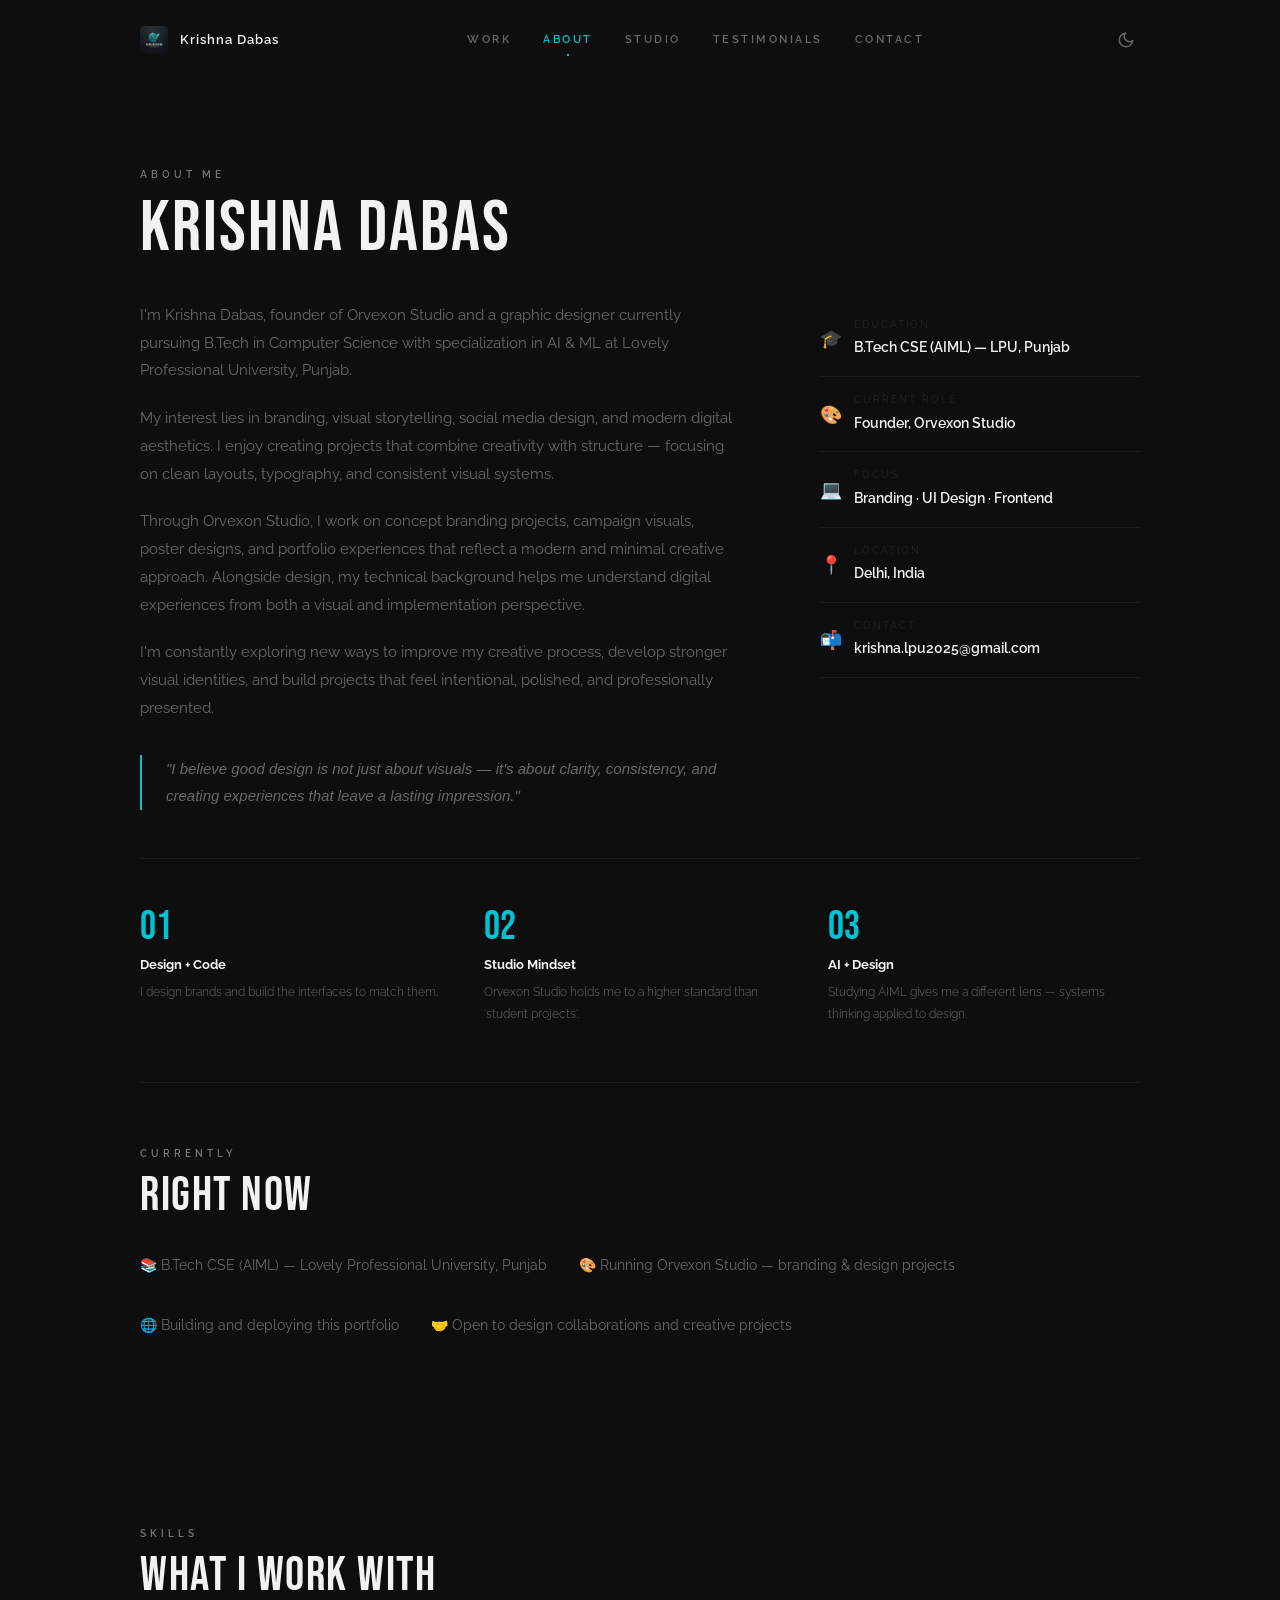
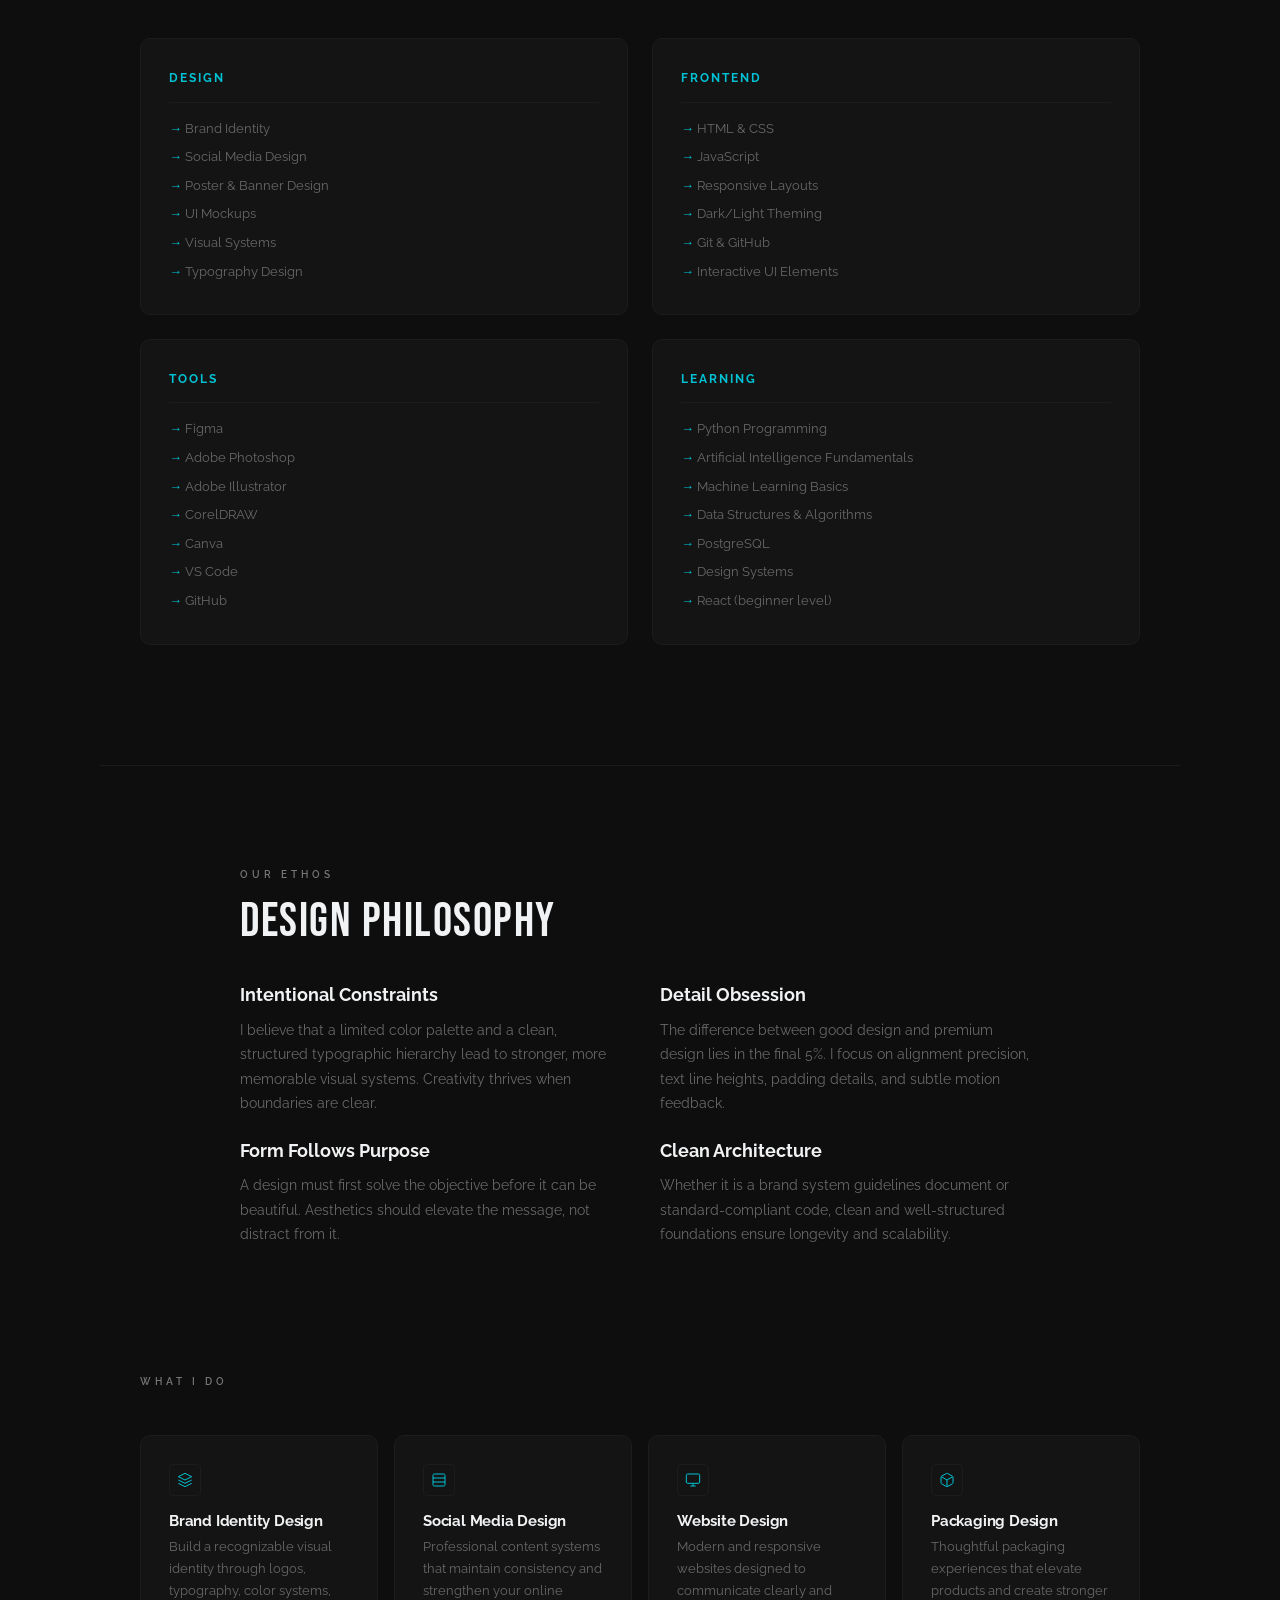
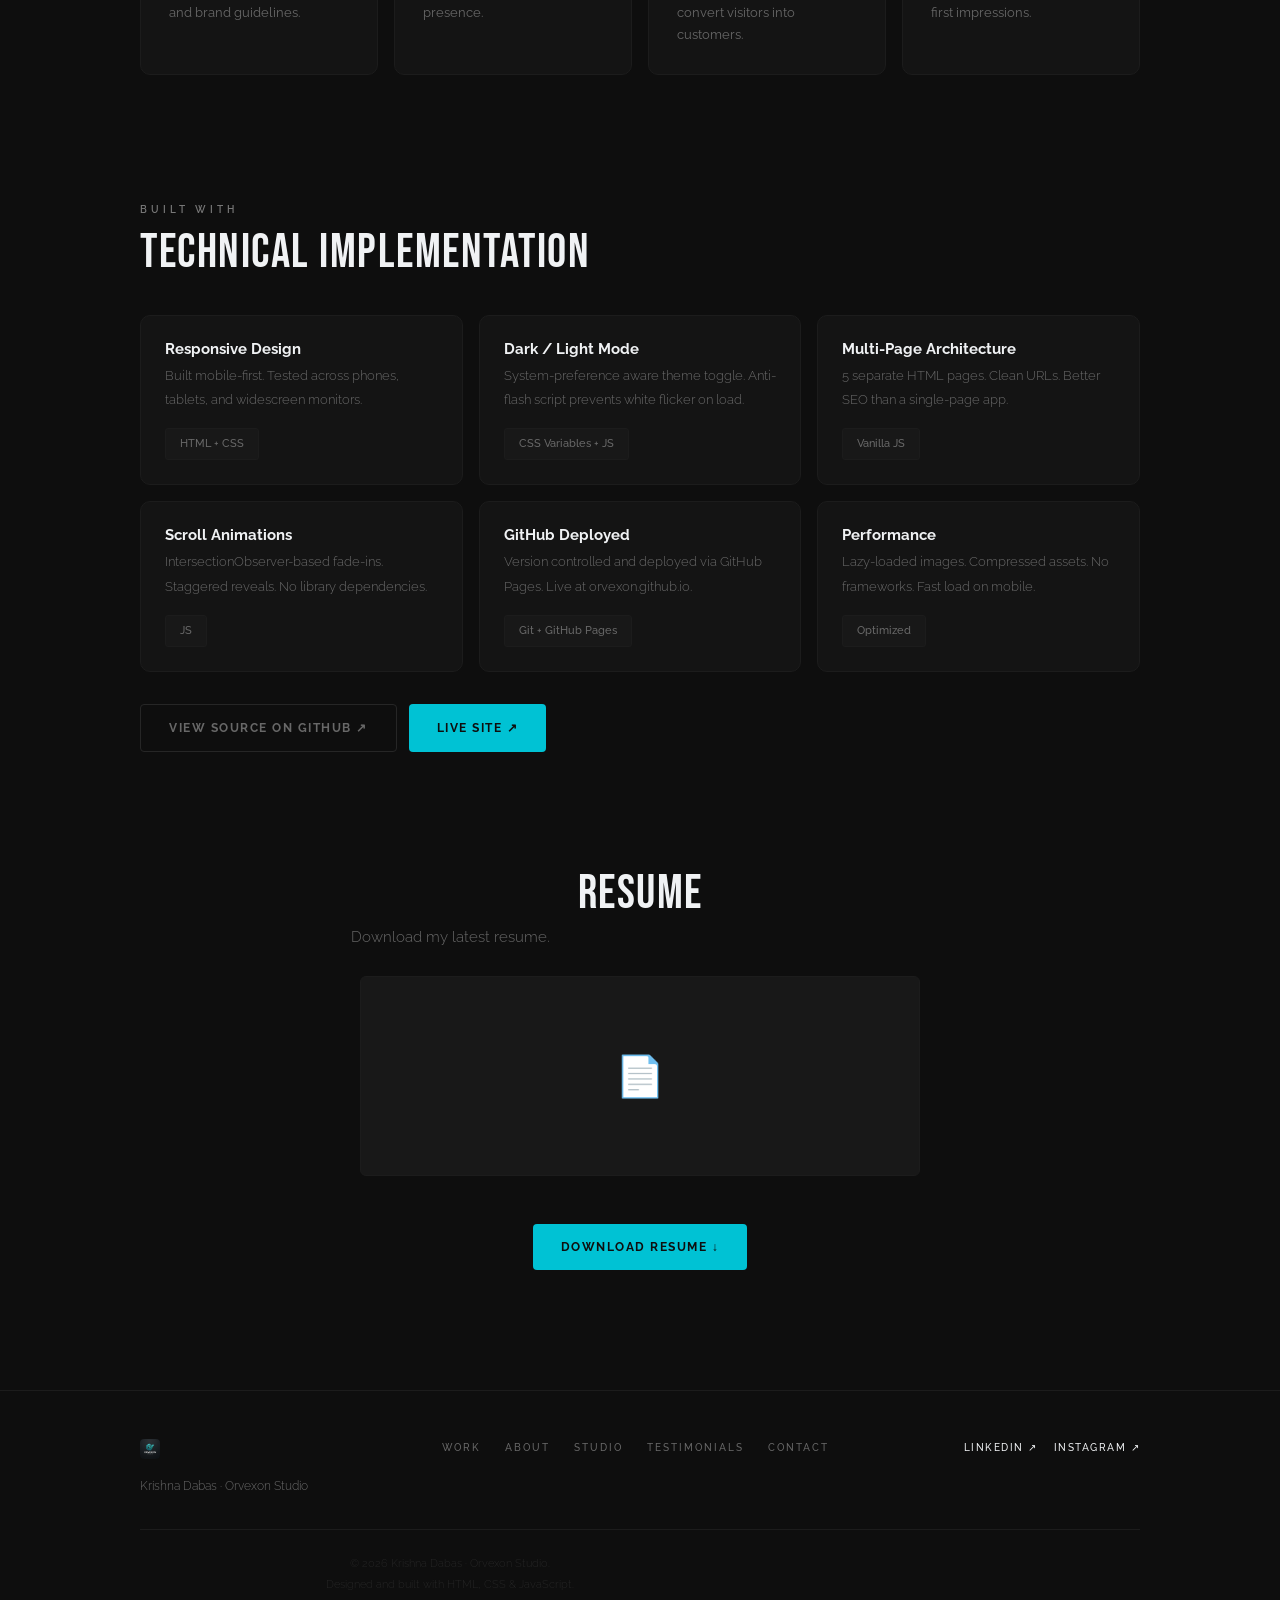
==== commit 45aab2b8: "feat: refactor portfolio into multi-page layout, improve mobile responsiveness, and add brand assets" ====
--- a/about.html
+++ b/about.html
@@ -30,7 +30,7 @@
     <div class="nav-container">
       <div class="nav-left">
         <a href="index.html" style="display: flex; align-items: center; gap: 12px;">
-          <div class="nav-logo-fallback">KD</div>
+          <img src="assets/logo.png" alt="Orvexon Logo" class="nav-logo-img">
           <span class="nav-wordmark">Krishna Dabas</span>
         </a>
       </div>
@@ -38,6 +38,7 @@
         <a href="work.html" class="nav-link">Work</a>
         <a href="about.html" class="nav-link">About</a>
         <a href="studio.html" class="nav-link">Studio</a>
+        <a href="testimonials.html" class="nav-link">Testimonials</a>
         <a href="contact.html" class="nav-link">Contact</a>
       </nav>
       <div class="nav-right">
@@ -52,9 +53,10 @@
   <!-- NAV OVERLAY -->
   <div class="nav-overlay" id="navOverlay">
     <button class="nav-overlay-close" id="navClose">✕</button>
-    <a href="index.html">Work</a>
+    <a href="work.html">Work</a>
     <a href="about.html">About</a>
     <a href="studio.html">Studio</a>
+    <a href="testimonials.html">Testimonials</a>
     <a href="contact.html">Contact</a>
   </div>
 
@@ -116,7 +118,7 @@
       
       <!-- DIFFERENTIATION -->
       <div class="about-different fade-in" style="margin-top: 48px; border-top: 0.5px solid var(--border); padding-top: 48px;">
-        <div style="display: flex; flex-direction: row; gap: 32px; flex-wrap: wrap;">
+        <div class="differentiators-row">
           <div style="flex: 1; min-width: 200px;">
             <div style="font-family: 'Bebas Neue', sans-serif; font-size: 40px; color: var(--accent); line-height: 1;">01</div>
             <div style="font-family: 'Raleway', sans-serif; font-weight: 700; font-size: 13px; color: var(--text); margin-top: 6px;">Design + Code</div>
@@ -155,7 +157,7 @@
         <h2 class="section-h2 fade-in" style="margin-top: 8px;">WHAT I WORK WITH</h2>
       </div>
       <div class="fade-in">
-        <div class="skills-category-grid" style="display: grid; grid-template-columns: 1fr 1fr; gap: 24px;">
+        <div class="skills-category-grid">
           <div class="skill-category-card" style="background: var(--surface); border: 0.5px solid var(--border); border-radius: var(--radius-lg); padding: 28px;">
             <div style="font-family: 'Raleway', sans-serif; font-weight: 700; font-size: 12px; color: var(--accent); text-transform: uppercase; letter-spacing: 2px;">DESIGN</div>
             <div style="border-top: 0.5px solid var(--border); margin: 12px 0;"></div>
@@ -210,6 +212,31 @@
       </div>
     </section>
 
+    <!-- DESIGN PHILOSOPHY SECTION -->
+    <section id="philosophy" class="section container fade-in" style="border-top: 0.5px solid var(--border); padding-top: 100px;">
+      <div style="max-width: 800px; margin: 0 auto;">
+        <span class="eyebrow" style="display: block; margin-bottom: 16px;">Our Ethos</span>
+        <h2 class="section-h2" style="margin-bottom: 32px;">DESIGN PHILOSOPHY</h2>
+        
+        <div class="philosophy-grid">
+          <div>
+            <h3 style="font-family: var(--font-body); font-weight: var(--fw-bold); font-size: 18px; margin-bottom: 12px; color: var(--text);">Intentional Constraints</h3>
+            <p style="font-family: var(--font-body); font-size: 14px; color: var(--text-mid); line-height: 1.75; margin-bottom: 24px;">I believe that a limited color palette and a clean, structured typographic hierarchy lead to stronger, more memorable visual systems. Creativity thrives when boundaries are clear.</p>
+            
+            <h3 style="font-family: var(--font-body); font-weight: var(--fw-bold); font-size: 18px; margin-bottom: 12px; color: var(--text);">Form Follows Purpose</h3>
+            <p style="font-family: var(--font-body); font-size: 14px; color: var(--text-mid); line-height: 1.75;">A design must first solve the objective before it can be beautiful. Aesthetics should elevate the message, not distract from it.</p>
+          </div>
+          <div>
+            <h3 style="font-family: var(--font-body); font-weight: var(--fw-bold); font-size: 18px; margin-bottom: 12px; color: var(--text);">Detail Obsession</h3>
+            <p style="font-family: var(--font-body); font-size: 14px; color: var(--text-mid); line-height: 1.75; margin-bottom: 24px;">The difference between good design and premium design lies in the final 5%. I focus on alignment precision, text line heights, padding details, and subtle motion feedback.</p>
+            
+            <h3 style="font-family: var(--font-body); font-weight: var(--fw-bold); font-size: 18px; margin-bottom: 12px; color: var(--text);">Clean Architecture</h3>
+            <p style="font-family: var(--font-body); font-size: 14px; color: var(--text-mid); line-height: 1.75;">Whether it is a brand system guidelines document or standard-compliant code, clean and well-structured foundations ensure longevity and scalability.</p>
+          </div>
+        </div>
+      </div>
+    </section>
+
     <!-- WHAT I DO (full size) -->
     <section class="section container" style="padding-top: 0;">
       <div class="fade-in" style="margin-bottom: 40px;">
@@ -218,31 +245,31 @@
       <div class="grid-4 fade-in">
         <div class="service-card fade-in" style="padding: 28px;">
           <div class="service-card-icon">
-            <svg viewBox="0 0 24 24"><rect x="3" y="3" width="18" height="18" rx="2" ry="2"></rect><line x1="3" y1="9" x2="21" y2="9"></line><line x1="3" y1="15" x2="21" y2="15"></line></svg>
-          </div>
-          <h3 class="service-card-title">Social Media Design</h3>
-          <p class="service-card-desc">Instagram post series, story templates, and brand-consistent content designed for scroll-stopping visual impact.</p>
+            <svg viewBox="0 0 24 24" fill="none" stroke="currentColor" stroke-width="1.5"><polygon points="12 2 2 7 12 12 22 7 12 2"/><polyline points="2 17 12 22 22 17"/><polyline points="2 12 12 17 22 12"/></svg>
+          </div>
+          <h3 class="service-card-title">Brand Identity Design</h3>
+          <p class="service-card-desc">Build a recognizable visual identity through logos, typography, color systems, and brand guidelines.</p>
         </div>
         <div class="service-card fade-in" style="padding: 28px;">
           <div class="service-card-icon">
-            <svg viewBox="0 0 24 24"><polygon points="12 2 22 12 12 22 2 12 12 2"></polygon></svg>
-          </div>
-          <h3 class="service-card-title">Brand Identity</h3>
-          <p class="service-card-desc">Logo design, color systems, and typography pairings for concept brands and self-initiated studio projects.</p>
+            <svg viewBox="0 0 24 24" fill="none" stroke="currentColor" stroke-width="1.5"><rect x="3" y="3" width="18" height="18" rx="2" ry="2"/><line x1="3" y1="9" x2="21" y2="9"/><line x1="3" y1="15" x2="21" y2="15"/></svg>
+          </div>
+          <h3 class="service-card-title">Social Media Design</h3>
+          <p class="service-card-desc">Professional content systems that maintain consistency and strengthen your online presence.</p>
         </div>
         <div class="service-card fade-in" style="padding: 28px;">
           <div class="service-card-icon">
-            <svg viewBox="0 0 24 24"><rect x="4" y="2" width="16" height="20" rx="2" ry="2"></rect><line x1="4" y1="6" x2="20" y2="6"></line></svg>
-          </div>
-          <h3 class="service-card-title">Poster & Banner</h3>
-          <p class="service-card-desc">Campaign posters, event banners, and awareness designs built around strong typographic hierarchy and minimal layouts.</p>
+            <svg viewBox="0 0 24 24" fill="none" stroke="currentColor" stroke-width="1.5"><rect x="2" y="3" width="20" height="14" rx="2" ry="2"/><line x1="8" y1="21" x2="16" y2="21"/><line x1="12" y1="17" x2="12" y2="21"/></svg>
+          </div>
+          <h3 class="service-card-title">Website Design</h3>
+          <p class="service-card-desc">Modern and responsive websites designed to communicate clearly and convert visitors into customers.</p>
         </div>
         <div class="service-card fade-in" style="padding: 28px;">
           <div class="service-card-icon">
-            <svg viewBox="0 0 24 24"><rect x="3" y="3" width="18" height="18" rx="2" ry="2"></rect><rect x="8" y="8" width="8" height="8"></rect></svg>
-          </div>
-          <h3 class="service-card-title">UI Mockups</h3>
-          <p class="service-card-desc">Static screen designs and wireframes for app and web concepts — structured, clean, and frontend-ready.</p>
+            <svg viewBox="0 0 24 24" fill="none" stroke="currentColor" stroke-width="1.5"><path d="M21 16V8a2 2 0 0 0-1-1.73l-7-4a2 2 0 0 0-2 0l-7 4A2 2 0 0 0 3 8v8a2 2 0 0 0 1 1.73l7 4a2 2 0 0 0 2 0l7-4A2 2 0 0 0 21 16z"/><polyline points="3.27 6.96 12 12.01 20.73 6.96"/><line x1="12" y1="22.08" x2="12" y2="12"/></svg>
+          </div>
+          <h3 class="service-card-title">Packaging Design</h3>
+          <p class="service-card-desc">Thoughtful packaging experiences that elevate products and create stronger first impressions.</p>
         </div>
       </div>
     </section>
@@ -308,13 +335,14 @@
     <div class="container">
       <div class="footer-top">
         <div class="footer-left fade-in">
-          <div class="nav-logo-fallback" style="width:20px;height:20px;font-size:10px;">KD</div>
+          <img src="assets/logo.png" alt="Orvexon Logo" class="nav-logo-img" style="width:20px;height:20px;">
           <span class="footer-left-text">Krishna Dabas · Orvexon Studio</span>
         </div>
         <div class="footer-center fade-in">
           <a href="work.html">Work</a>
           <a href="about.html">About</a>
           <a href="studio.html">Studio</a>
+          <a href="testimonials.html">Testimonials</a>
           <a href="contact.html">Contact</a>
         </div>
         <div class="footer-right fade-in">
--- a/style.css
+++ b/style.css
@@ -63,6 +63,8 @@
 
 html {
   scroll-behavior: smooth;
+  overflow-x: hidden;
+  max-width: 100%;
 }
 
 html[data-theme="dark"] {
@@ -123,6 +125,8 @@
   -webkit-font-smoothing: antialiased;
   opacity: 0;
   transition: opacity 350ms cubic-bezier(0.16,1,0.3,1), background-color 350ms ease, color 350ms ease;
+  overflow-x: hidden;
+  max-width: 100%;
 }
 
 a { text-decoration: none; color: inherit; }
@@ -324,6 +328,14 @@
   align-items: center;
   justify-content: center;
   cursor: pointer;
+}
+
+.nav-logo-img {
+  width: 28px;
+  height: 28px;
+  object-fit: contain;
+  border-radius: 4px;
+  display: block;
 }
 
 .nav-wordmark {
@@ -751,8 +763,6 @@
 
 /* ANIMATIONS */
 
-}
-
 
 
 
@@ -831,6 +841,7 @@
   grid-template-columns: 1fr 1fr;
   align-items: center;
   padding-top: 100px;
+  padding-bottom: 80px;
 }
 
 .hero-eyebrow-badge {
@@ -1256,9 +1267,13 @@
   z-index: 0;
 }
 
+@keyframes orbPulse {
+  0%, 100% { transform: translate(-50%,-50%) scale(1); opacity: 0.8; }
   50%       { transform: translate(-50%,-50%) scale(1.15); opacity: 1; }
 }
 
+@keyframes fadeUp {
+  from { opacity: 0; transform: translateY(20px); }
   to   { opacity: 1; transform: translateY(0); }
 }
 
@@ -1664,20 +1679,123 @@
 .project-card-link { font-weight: var(--fw-semi); }
 .hero-eyebrow-badge { font-weight: var(--fw-medium); }
 
+/* --- GRID & LAYOUT HELPER CLASSES --- */
+.grid-3 {
+  display: grid;
+  grid-template-columns: repeat(3, 1fr);
+  gap: 32px;
+}
+.skills-category-grid {
+  display: grid;
+  grid-template-columns: 1fr 1fr;
+  gap: 24px;
+}
+.philosophy-grid {
+  display: grid;
+  grid-template-columns: 1fr 1fr;
+  gap: 40px;
+  margin-top: 40px;
+}
+.differentiators-row {
+  display: flex;
+  flex-direction: row;
+  gap: 32px;
+  flex-wrap: wrap;
+}
+.differentiators-row > div {
+  flex: 1;
+  min-width: 200px;
+}
+.modal-details-row {
+  display: grid;
+  grid-template-columns: repeat(3, 1fr);
+  border-top: 0.5px solid var(--border);
+  border-bottom: 0.5px solid var(--border);
+  padding: 16px 0;
+  margin: 32px 0;
+}
+.modal-mockups {
+  display: grid;
+  grid-template-columns: 1fr 1fr;
+  gap: 16px;
+  margin: 32px 0;
+}
+.cta-buttons {
+  display: flex;
+  gap: 12px;
+  flex-wrap: wrap;
+}
+.section-header-row {
+  margin-bottom: 40px;
+  display: flex;
+  justify-content: space-between;
+  align-items: flex-end;
+  flex-wrap: wrap;
+  gap: 20px;
+}
+
 /* --- MOBILE RESPONSIVENESS --- */
 /* BASE MOBILE RESET */
 img, video { max-width: 100%; height: auto; }
-.container  { width: 100%; padding-left: 20px; padding-right: 20px; }
-
-/* EXTRA SMALL */
-@media (max-width: 380px) {
-  .hero h1, .hero-h1 { font-size: 52px; letter-spacing: 1px; }
-  .hero-badge, .hero-eyebrow-badge { font-size: 8px; letter-spacing: 2px; }
-  .hero-btns, .hero-buttons { flex-direction: column; gap: 8px; }
-  .btn, .btn-ghost { width: 100%; text-align: center; }
-  section, .section { padding: 56px 0; }
-  .container { padding-left: 16px; padding-right: 16px; }
-  .footer-grid, .footer-top { gap: 20px; flex-direction: column; }
+.container {
+  width: 100%;
+  padding-left: 40px;
+  padding-right: 40px;
+}
+
+/* SMALL DESKTOP */
+@media (max-width: 1024px) {
+  .hero h1, .hero-h1 { font-size: 80px; }
+  .page-h1 { font-size: 64px; }
+  .section-h2, h2 { font-size: 40px; }
+  .container { padding-left: 32px; padding-right: 32px; }
+  .grid-3 { grid-template-columns: repeat(2, 1fr); gap: 24px; }
+  .what-i-do-grid, .grid-4 { grid-template-columns: 1fr 1fr; gap: 16px; }
+  .projects-grid, .grid-2 { grid-template-columns: 1fr 1fr; gap: 16px; }
+  .technical-grid { grid-template-columns: repeat(3, 1fr); }
+  section, .section { padding: 96px 0; }
+}
+
+/* TABLET */
+@media (max-width: 768px) {
+  .nav-center { display: none; }
+  .hamburger { display: flex; }
+  .hero, .index-hero { grid-template-columns: 1fr; padding-top: 130px; padding-bottom: 80px; min-height: auto; gap: 40px; }
+  .hero-right, .hero-visual { display: flex; justify-content: center; margin-top: 0; }
+  .hero-right svg, .hero-visual svg { width: 220px; height: 220px; }
+  .hero h1, .hero-h1 { font-size: 56px; }
+  .page-h1 { font-size: 48px; }
+  section, .section { padding: 80px 0; }
+  h2, .section-h2 { font-size: 32px; }
+  .container { padding-left: 24px; padding-right: 24px; }
+  .studio-callout-inner { flex-direction: column; gap: 28px; align-items: flex-start; }
+  .projects-grid { grid-template-columns: 1fr; }
+  .grid-3 { grid-template-columns: 1fr; gap: 20px; }
+  .what-i-do-grid, .grid-4 { grid-template-columns: 1fr 1fr; gap: 14px; }
+  .skills-category-grid { grid-template-columns: 1fr; gap: 14px; }
+  .philosophy-grid { grid-template-columns: 1fr; gap: 32px; }
+  .bio-grid, .about-bio-grid { grid-template-columns: 1fr; flex-direction: column; gap: 40px; }
+  .differentiators-row { flex-direction: column; gap: 24px; }
+  .technical-grid { grid-template-columns: 1fr 1fr; gap: 14px; }
+  .contact-grid { grid-template-columns: 1fr; gap: 48px; }
+  .footer-grid, .footer-top { grid-template-columns: 1fr 1fr; gap: 32px; }
+  .footer-bottom { text-align: center; }
+  .instagram-grid, .ig-grid { grid-template-columns: repeat(2, 1fr); }
+  .modal-mockups { grid-template-columns: 1fr; gap: 12px; }
+  .section-header-row { flex-direction: column; align-items: flex-start; gap: 16px; }
+}
+
+/* MEDIUM PHONES */
+@media (max-width: 640px) {
+  .hero, .index-hero { grid-template-columns: 1fr; padding-top: 120px; padding-bottom: 60px; }
+  .hero-right, .hero-visual { display: none; }
+  .projects-grid, .grid-2 { grid-template-columns: 1fr; }
+  .what-i-do-grid, .grid-4 { grid-template-columns: 1fr; }
+  .bio-grid, .about-bio-grid { grid-template-columns: 1fr; flex-direction: column; }
+  .contact-grid { grid-template-columns: 1fr; }
+  .footer-grid, .footer-top { grid-template-columns: 1fr; text-align: center; gap: 24px; flex-direction: column; }
+  .footer-center { align-items: center; }
+  .footer-right { align-items: center; justify-content: center; }
 }
 
 /* SMALL PHONES */
@@ -1692,12 +1810,14 @@
     gap: 32px;
   }
   .hero-right, .hero-visual { display: none; }
-  .hero h1, .hero-h1 { font-size: 60px; letter-spacing: 1px; }
+  .hero h1, .hero-h1 { font-size: 42px; letter-spacing: 1px; }
+  .page-h1 { font-size: 36px; }
+  .section-h2, h2 { font-size: 26px; }
   .hero-body { font-size: 14px; max-width: 100%; }
-  .hero-btns, .hero-buttons { flex-direction: column; gap: 10px; }
+  .hero-btns, .hero-buttons, .cta-buttons { flex-direction: column; gap: 10px; width: 100%; }
   .btn, .btn-ghost { width: 100%; text-align: center; justify-content: center; }
   section, .section { padding: 64px 0; }
-  h2, .section-h2 { font-size: 36px; letter-spacing: 1px; }
+  .container { padding-left: 16px; padding-right: 16px; }
   .studio-callout-inner { flex-direction: column; gap: 24px; align-items: flex-start; }
   .studio-callout-inner .btn-group, .studio-callout-actions { flex-direction: column; gap: 10px; width: 100%; }
   .studio-callout-inner .btn, .studio-callout-inner .btn-ghost, .studio-callout-actions .btn { width: 100%; text-align: center; }
@@ -1710,63 +1830,30 @@
   .bio-grid, .about-bio-grid { grid-template-columns: 1fr; flex-direction: column; gap: 32px; }
   .quick-facts, .about-facts { margin-top: 0; }
   .currently-items, .about-currently-list { flex-direction: column; gap: 12px; }
-  .differentiators-row { flex-direction: column; gap: 24px; }
   .contact-grid { grid-template-columns: 1fr; gap: 40px; }
   .footer-grid, .footer-top { grid-template-columns: 1fr; text-align: center; gap: 28px; flex-direction: column;}
   .footer-nav, .footer-center { justify-content: center; flex-direction: column; gap: 12px;}
   .footer-social, .footer-right { justify-content: center; }
   .modal-box { padding: 24px 20px; max-height: 92vh; border-radius: 8px; width: 96%; }
   .modal-details-row { grid-template-columns: 1fr; gap: 12px; }
+  .modal-color-typo { flex-direction: column; align-items: flex-start; gap: 12px; }
   #back-to-top { bottom: 20px; right: 16px; width: 36px; height: 36px; font-size: 14px; }
   .cursor-dot, .cursor-ring { display: none; }
   * { cursor: auto !important; }
   .technical-grid { grid-template-columns: 1fr; gap: 12px; }
 }
 
-/* MEDIUM PHONES */
-@media (max-width: 640px) {
-  .hero, .index-hero { grid-template-columns: 1fr; padding-top: 120px; }
-  .hero-right, .hero-visual { display: none; }
-  .hero h1, .hero-h1 { font-size: 68px; }
-  .projects-grid, .grid-2 { grid-template-columns: 1fr; }
-  .what-i-do-grid, .grid-4 { grid-template-columns: 1fr; }
-  .skills-category-grid { grid-template-columns: 1fr; }
-  .bio-grid, .about-bio-grid { grid-template-columns: 1fr; flex-direction: column; }
-  .contact-grid { grid-template-columns: 1fr; }
-  .footer-grid, .footer-top { grid-template-columns: 1fr; text-align: center; gap: 24px; flex-direction: column; }
-}
-
-/* TABLET */
-@media (max-width: 768px) {
-  .nav-center { display: none; }
-  .hamburger { display: flex; }
-  .hero, .index-hero { grid-template-columns: 1fr; padding-top: 130px; gap: 40px; }
-  .hero-right, .hero-visual { display: flex; justify-content: center; margin-top: 0; }
-  .hero-right svg, .hero-visual svg { width: 220px; height: 220px; }
-  .hero h1, .hero-h1 { font-size: 76px; }
-  section, .section { padding: 80px 0; }
-  h2, .section-h2 { font-size: 40px; }
-  .studio-callout-inner { flex-direction: column; gap: 28px; align-items: flex-start; }
-  .projects-grid { grid-template-columns: 1fr; }
-  .what-i-do-grid, .grid-4 { grid-template-columns: 1fr 1fr; gap: 14px; }
-  .skills-category-grid { grid-template-columns: 1fr 1fr; gap: 14px; }
-  .bio-grid, .about-bio-grid { grid-template-columns: 1fr; flex-direction: column; gap: 40px; }
-  .differentiators-row { flex-direction: column; gap: 20px; }
-  .technical-grid { grid-template-columns: 1fr 1fr; gap: 14px; }
-  .contact-grid { grid-template-columns: 1fr; gap: 48px; }
-  .footer-grid, .footer-top { grid-template-columns: 1fr 1fr; gap: 32px; }
-  .footer-bottom { text-align: center; }
-  .instagram-grid, .ig-grid { grid-template-columns: repeat(2, 1fr); }
-}
-
-/* SMALL DESKTOP */
-@media (max-width: 1024px) {
-  .hero h1, .hero-h1 { font-size: 84px; }
-  .container { padding-left: 32px; padding-right: 32px; }
-  .what-i-do-grid, .grid-4 { grid-template-columns: 1fr 1fr; gap: 16px; }
-  .projects-grid, .grid-2 { grid-template-columns: 1fr 1fr; gap: 16px; }
-  .technical-grid { grid-template-columns: repeat(3, 1fr); }
-  section, .section { padding: 96px 0; }
+/* EXTRA SMALL */
+@media (max-width: 380px) {
+  .hero h1, .hero-h1 { font-size: 34px; letter-spacing: 1px; }
+  .page-h1 { font-size: 30px; }
+  .section-h2, h2 { font-size: 22px; }
+  .hero-badge, .hero-eyebrow-badge { font-size: 8px; letter-spacing: 2px; }
+  .hero-btns, .hero-buttons { flex-direction: column; gap: 8px; }
+  .btn, .btn-ghost { width: 100%; text-align: center; }
+  section, .section { padding: 56px 0; }
+  .container { padding-left: 12px; padding-right: 12px; }
+  .footer-grid, .footer-top { gap: 20px; flex-direction: column; }
 }
 
 /* ULTRAWIDE */
@@ -1860,6 +1947,555 @@
   .hamburger { display: flex; }
 }
 
-@media (min-width: 1025px) {
-  .container { padding-left: 40px; padding-right: 40px; }
-}
+
+/* Service Card Deliverables styling */
+.service-deliverables {
+  margin-top: 20px;
+  border-top: 0.5px solid var(--border);
+  padding-top: 16px;
+}
+.deliverables-label {
+  font-family: var(--font-body);
+  font-weight: var(--fw-bold);
+  font-size: 11px;
+  text-transform: uppercase;
+  letter-spacing: 1.5px;
+  color: var(--accent);
+  display: block;
+  margin-bottom: 8px;
+}
+.deliverables-list {
+  list-style: none;
+  display: grid;
+  grid-template-columns: 1fr 1fr;
+  gap: 8px 16px;
+}
+.deliverables-list li {
+  font-family: var(--font-body);
+  font-size: 12px;
+  color: var(--text-mid);
+  position: relative;
+  padding-left: 12px;
+}
+.deliverables-list li::before {
+  content: '→';
+  position: absolute;
+  left: 0;
+  color: var(--accent);
+  font-weight: var(--fw-bold);
+}
+@media (max-width: 480px) {
+  .deliverables-list {
+    grid-template-columns: 1fr;
+  }
+}
+
+/* Project Card Details styling */
+.project-card-details {
+  display: grid;
+  grid-template-columns: 1fr;
+  gap: 10px;
+  margin: 18px 0;
+  border-top: 0.5px solid var(--border);
+  border-bottom: 0.5px solid var(--border);
+  padding: 16px 0;
+}
+.card-detail-item {
+  font-family: var(--font-body);
+  font-size: 12px;
+  line-height: 1.5;
+  color: var(--text-mid);
+}
+.card-detail-item strong {
+  color: var(--text);
+  font-weight: var(--fw-bold);
+  text-transform: uppercase;
+  font-size: 10px;
+  letter-spacing: 1px;
+  display: inline-block;
+  width: 75px;
+}
+
+/* Before & After comparison slider styles */
+.before-after-card {
+  padding: 32px;
+}
+.before-after-slider {
+  position: relative;
+  width: 100%;
+  aspect-ratio: 16/10;
+  overflow: hidden;
+  border-radius: var(--radius-lg);
+  border: 0.5px solid var(--border-strong);
+  user-select: none;
+}
+.image-before, .image-after {
+  position: absolute;
+  top: 0;
+  left: 0;
+  width: 100%;
+  height: 100%;
+}
+.image-before img, .image-after img {
+  width: 100%;
+  height: 100%;
+  object-fit: cover;
+  display: block;
+}
+.image-after {
+  width: 50%; /* JS controlled */
+  overflow: hidden;
+  z-index: 2;
+}
+.before-after-slider .label {
+  position: absolute;
+  bottom: 16px;
+  font-family: var(--font-body);
+  font-weight: var(--fw-bold);
+  font-size: 10px;
+  text-transform: uppercase;
+  letter-spacing: 2px;
+  padding: 6px 12px;
+  border-radius: var(--radius-sm);
+  z-index: 3;
+  pointer-events: none;
+}
+.before-label {
+  right: 16px;
+  background: rgba(14, 14, 14, 0.75);
+  color: #F0F2F4;
+  border: 0.5px solid rgba(240, 242, 244, 0.25);
+}
+.after-label {
+  left: 16px;
+  background: var(--accent);
+  color: var(--carbon);
+}
+.slider-divider {
+  position: absolute;
+  top: 0;
+  bottom: 0;
+  left: 50%; /* JS controlled */
+  width: 2px;
+  background: var(--accent);
+  z-index: 4;
+  pointer-events: none;
+  transform: translateX(-50%);
+}
+.slider-button {
+  position: absolute;
+  top: 50%;
+  left: 50%;
+  transform: translate(-50%, -50%);
+  width: 36px;
+  height: 36px;
+  background: var(--accent);
+  color: var(--carbon);
+  border-radius: 50%;
+  display: flex;
+  align-items: center;
+  justify-content: center;
+  font-family: var(--font-body);
+  font-weight: var(--fw-bold);
+  font-size: 16px;
+  box-shadow: 0 0 10px rgba(0, 0, 0, 0.3);
+  border: 2px solid var(--bg);
+}
+.slider-handle {
+  position: absolute;
+  top: 0;
+  left: 0;
+  width: 100%;
+  height: 100%;
+  opacity: 0;
+  cursor: ew-resize;
+  z-index: 5;
+  margin: 0;
+}
+
+/* ==========================================================================
+   NEW PORTFOLIO SECTIONS (PROCESS, DELIVERABLES, WHY CHOOSE, PHILOSOPHY, FAQ)
+   ========================================================================== */
+
+/* Glass Card Baseline styling */
+.glass-card {
+  background: var(--surface);
+  border: 0.5px solid var(--border);
+  border-radius: var(--radius-lg);
+  box-shadow: var(--shadow-card);
+  transition: transform 300ms cubic-bezier(0.16, 1, 0.3, 1),
+              border-color 300ms ease,
+              box-shadow 300ms ease;
+}
+.glass-card:hover {
+  transform: translateY(-4px);
+  border-color: var(--accent-border);
+  box-shadow: var(--shadow-hover);
+}
+
+/* Timeline Grid & Cards */
+.timeline-grid {
+  display: grid;
+  grid-template-columns: repeat(5, 1fr);
+  gap: 20px;
+  margin-top: 40px;
+}
+.timeline-card {
+  padding: 32px 24px;
+  display: flex;
+  flex-direction: column;
+  height: 100%;
+}
+.timeline-header {
+  display: flex;
+  justify-content: space-between;
+  align-items: center;
+  margin-bottom: 24px;
+}
+.timeline-num {
+  font-family: var(--font-heading);
+  font-size: 32px;
+  color: var(--accent);
+  line-height: 1;
+}
+.timeline-tag {
+  font-family: var(--font-body);
+  font-size: 10px;
+  font-weight: var(--fw-bold);
+  text-transform: uppercase;
+  color: var(--text-mid);
+  letter-spacing: 1px;
+}
+.timeline-title {
+  font-family: var(--font-body);
+  font-weight: var(--fw-bold);
+  font-size: 18px;
+  color: var(--text);
+  margin-bottom: 12px;
+}
+.timeline-desc {
+  font-family: var(--font-body);
+  font-size: 13px;
+  color: var(--text-mid);
+  line-height: 1.6;
+}
+
+/* Deliverables checklist box */
+.deliverables-box {
+  padding: 36px 32px;
+}
+.deliverables-box-title {
+  font-family: var(--font-body);
+  font-weight: var(--fw-bold);
+  font-size: 18px;
+  color: var(--text);
+  margin-bottom: 24px;
+  border-bottom: 0.5px solid var(--border);
+  padding-bottom: 16px;
+}
+.deliverables-checklist {
+  list-style: none;
+  display: flex;
+  flex-direction: column;
+  gap: 12px;
+}
+.deliverables-checklist li {
+  font-family: var(--font-body);
+  font-size: 13px;
+  color: var(--text-mid);
+  display: flex;
+  align-items: flex-start;
+  gap: 10px;
+  line-height: 1.5;
+}
+.deliverables-checklist li span {
+  color: var(--accent);
+  font-weight: var(--fw-bold);
+}
+
+/* Value Cards (Why Choose Section) */
+.value-card {
+  padding: 32px 24px;
+  display: flex;
+  flex-direction: column;
+  height: 100%;
+}
+.value-card-icon {
+  font-size: 22px;
+  margin-bottom: 20px;
+  background: var(--surface-2);
+  width: 44px;
+  height: 44px;
+  border-radius: var(--radius-md);
+  display: flex;
+  align-items: center;
+  justify-content: center;
+  border: 0.5px solid var(--border);
+}
+.value-card-title {
+  font-family: var(--font-body);
+  font-weight: var(--fw-bold);
+  font-size: 16px;
+  color: var(--text);
+  margin-bottom: 12px;
+}
+.value-card-desc {
+  font-family: var(--font-body);
+  font-size: 13px;
+  color: var(--text-mid);
+  line-height: 1.6;
+}
+
+/* FAQ Accordion */
+.accordion {
+  display: flex;
+  flex-direction: column;
+  gap: 12px;
+}
+.accordion-item {
+  border: 0.5px solid var(--border);
+  border-radius: var(--radius-md);
+  background: var(--surface);
+  overflow: hidden;
+  transition: border-color 200ms ease;
+}
+.accordion-item:hover {
+  border-color: var(--accent-border);
+}
+.accordion-header {
+  width: 100%;
+  padding: 16px 20px;
+  background: none;
+  border: none;
+  text-align: left;
+  font-family: var(--font-body);
+  font-weight: var(--fw-bold);
+  font-size: 14px;
+  color: var(--text);
+  cursor: pointer;
+  display: flex;
+  justify-content: space-between;
+  align-items: center;
+}
+.accordion-icon {
+  color: var(--accent);
+  font-size: 16px;
+  transition: transform 250ms ease;
+}
+.accordion-content {
+  max-height: 0;
+  overflow: hidden;
+  transition: max-height 300ms cubic-bezier(0.16, 1, 0.3, 1), padding 300ms ease;
+  padding: 0 20px;
+}
+.accordion-content p {
+  font-size: 13px;
+  color: var(--text-mid);
+  line-height: 1.6;
+  padding-bottom: 16px;
+  max-width: 100%;
+}
+.accordion-item.active {
+  border-color: var(--accent);
+}
+.accordion-item.active .accordion-icon {
+  transform: rotate(45deg);
+}
+
+/* RESPONSIVE LAYOUTS FOR NEW COMPONENTS */
+@media (max-width: 1024px) {
+  .timeline-grid {
+    grid-template-columns: repeat(3, 1fr);
+  }
+}
+@media (max-width: 768px) {
+  .timeline-grid {
+    grid-template-columns: 1fr;
+    gap: 16px;
+  }
+}
+
+/* ==========================================
+   TRUST BAR MARQUEE SECTION
+   ========================================== */
+.trust-bar {
+  width: 100%;
+  overflow: hidden;
+  background: var(--surface-2);
+  border-top: 0.5px solid var(--border);
+  border-bottom: 0.5px solid var(--border);
+  padding: 24px 0;
+  display: flex;
+  align-items: center;
+  position: relative;
+  /* Smooth horizontal fade overlay on the edges */
+  -webkit-mask-image: linear-gradient(to right, transparent, #000 15%, #000 85%, transparent);
+  mask-image: linear-gradient(to right, transparent, #000 15%, #000 85%, transparent);
+}
+
+.trust-bar-track {
+  display: flex;
+  width: max-content;
+  animation: marquee 25s linear infinite;
+}
+
+/* Pause the animation on hover for interactiveness */
+.trust-bar:hover .trust-bar-track {
+  animation-play-state: paused;
+}
+
+.trust-bar-group {
+  display: flex;
+  align-items: center;
+  gap: 64px;
+  padding-right: 64px;
+  white-space: nowrap;
+}
+
+.trust-bar-item {
+  display: flex;
+  align-items: center;
+  gap: 18px;
+  font-family: var(--font-heading);
+  font-size: 26px;
+  font-weight: var(--fw-bold);
+  letter-spacing: 3px;
+  text-transform: uppercase;
+  color: var(--text);
+  user-select: none;
+}
+
+.trust-star {
+  color: var(--accent);
+  display: inline-block;
+  animation: spin-slow 15s linear infinite;
+  flex-shrink: 0;
+}
+
+@keyframes marquee {
+  0% {
+    transform: translateX(0);
+  }
+  100% {
+    transform: translateX(-33.3333%);
+  }
+}
+
+@keyframes spin-slow {
+  0% {
+    transform: rotate(0deg);
+  }
+  100% {
+    transform: rotate(360deg);
+  }
+}
+
+/* Responsive Adjustments */
+@media (max-width: 768px) {
+  .trust-bar {
+    padding: 16px 0;
+  }
+  .trust-bar-group {
+    gap: 40px;
+    padding-right: 40px;
+  }
+  .trust-bar-item {
+    font-size: 18px;
+    gap: 12px;
+    letter-spacing: 2px;
+  }
+  .trust-star {
+    width: 14px;
+    height: 14px;
+  }
+}
+
+/* ==========================================
+   TESTIMONIALS SECTION & CARDS
+   ========================================== */
+.testimonials-grid {
+  display: grid;
+  grid-template-columns: repeat(2, 1fr);
+  gap: 32px;
+  margin-top: 56px;
+  margin-bottom: 80px;
+}
+
+.testimonial-card {
+  padding: 40px;
+  display: flex;
+  flex-direction: column;
+  justify-content: space-between;
+  height: 100%;
+  position: relative;
+}
+
+.quote-mark {
+  font-family: var(--font-heading);
+  font-size: 72px;
+  color: var(--accent-dim);
+  position: absolute;
+  top: 10px;
+  left: 24px;
+  line-height: 1;
+  user-select: none;
+}
+
+.testimonial-text {
+  font-family: var(--font-body);
+  font-size: 15px;
+  line-height: 1.85;
+  color: var(--text-mid);
+  margin-bottom: 32px;
+  position: relative;
+  z-index: 1;
+}
+
+.testimonial-author {
+  display: flex;
+  align-items: center;
+  gap: 16px;
+}
+
+.author-avatar-placeholder {
+  width: 44px;
+  height: 44px;
+  background: var(--surface-3);
+  border: 0.5px solid var(--border);
+  border-radius: 50%;
+  color: var(--accent);
+  font-family: var(--font-heading);
+  font-size: 16px;
+  font-weight: var(--fw-bold);
+  display: flex;
+  align-items: center;
+  justify-content: center;
+}
+
+.author-name {
+  font-family: var(--font-body);
+  font-weight: var(--fw-bold);
+  font-size: 15px;
+  color: var(--text);
+  margin-bottom: 4px;
+}
+
+.author-title {
+  font-family: var(--font-body);
+  font-size: 12px;
+  color: var(--text-mid);
+}
+
+/* Tablet & Mobile responsive adjustments */
+@media (max-width: 768px) {
+  .testimonials-grid {
+    grid-template-columns: 1fr;
+    gap: 24px;
+    margin-bottom: 56px;
+  }
+  .testimonial-card {
+    padding: 32px 24px;
+  }
+}
+
+
